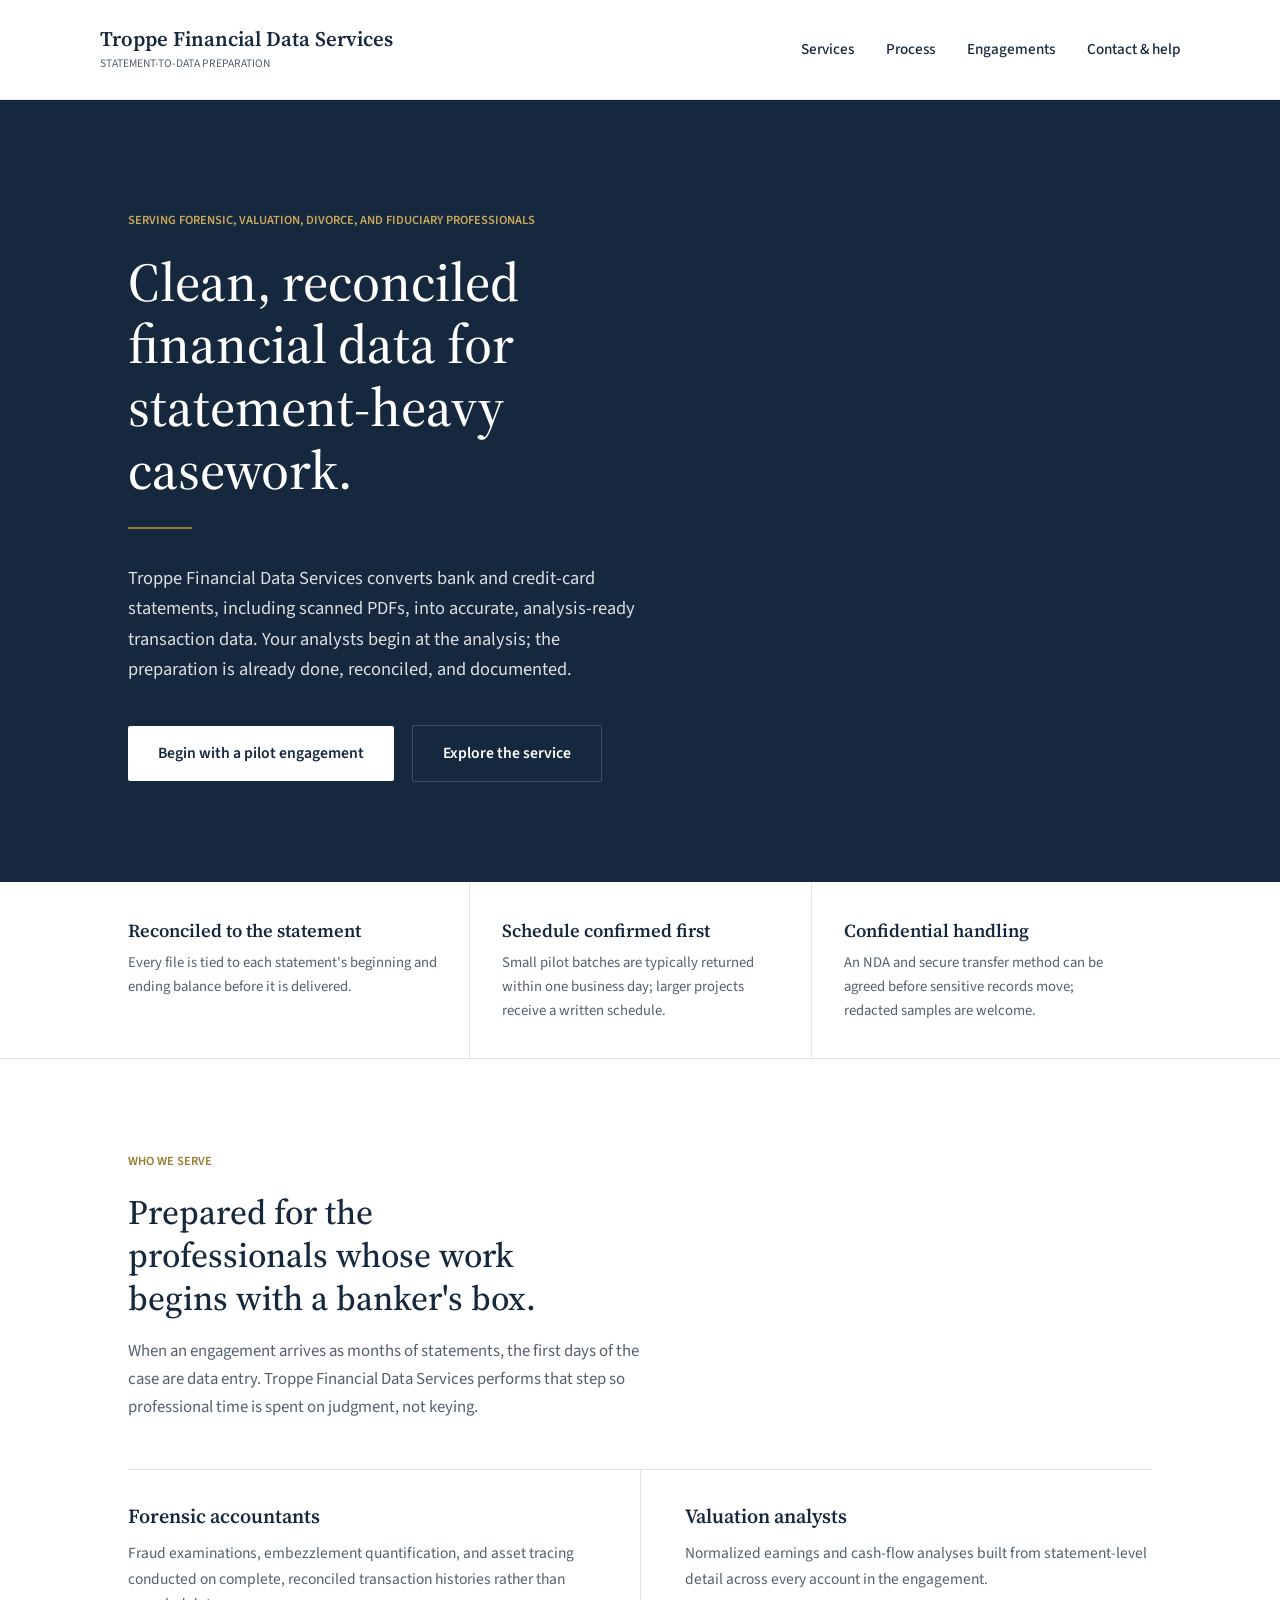
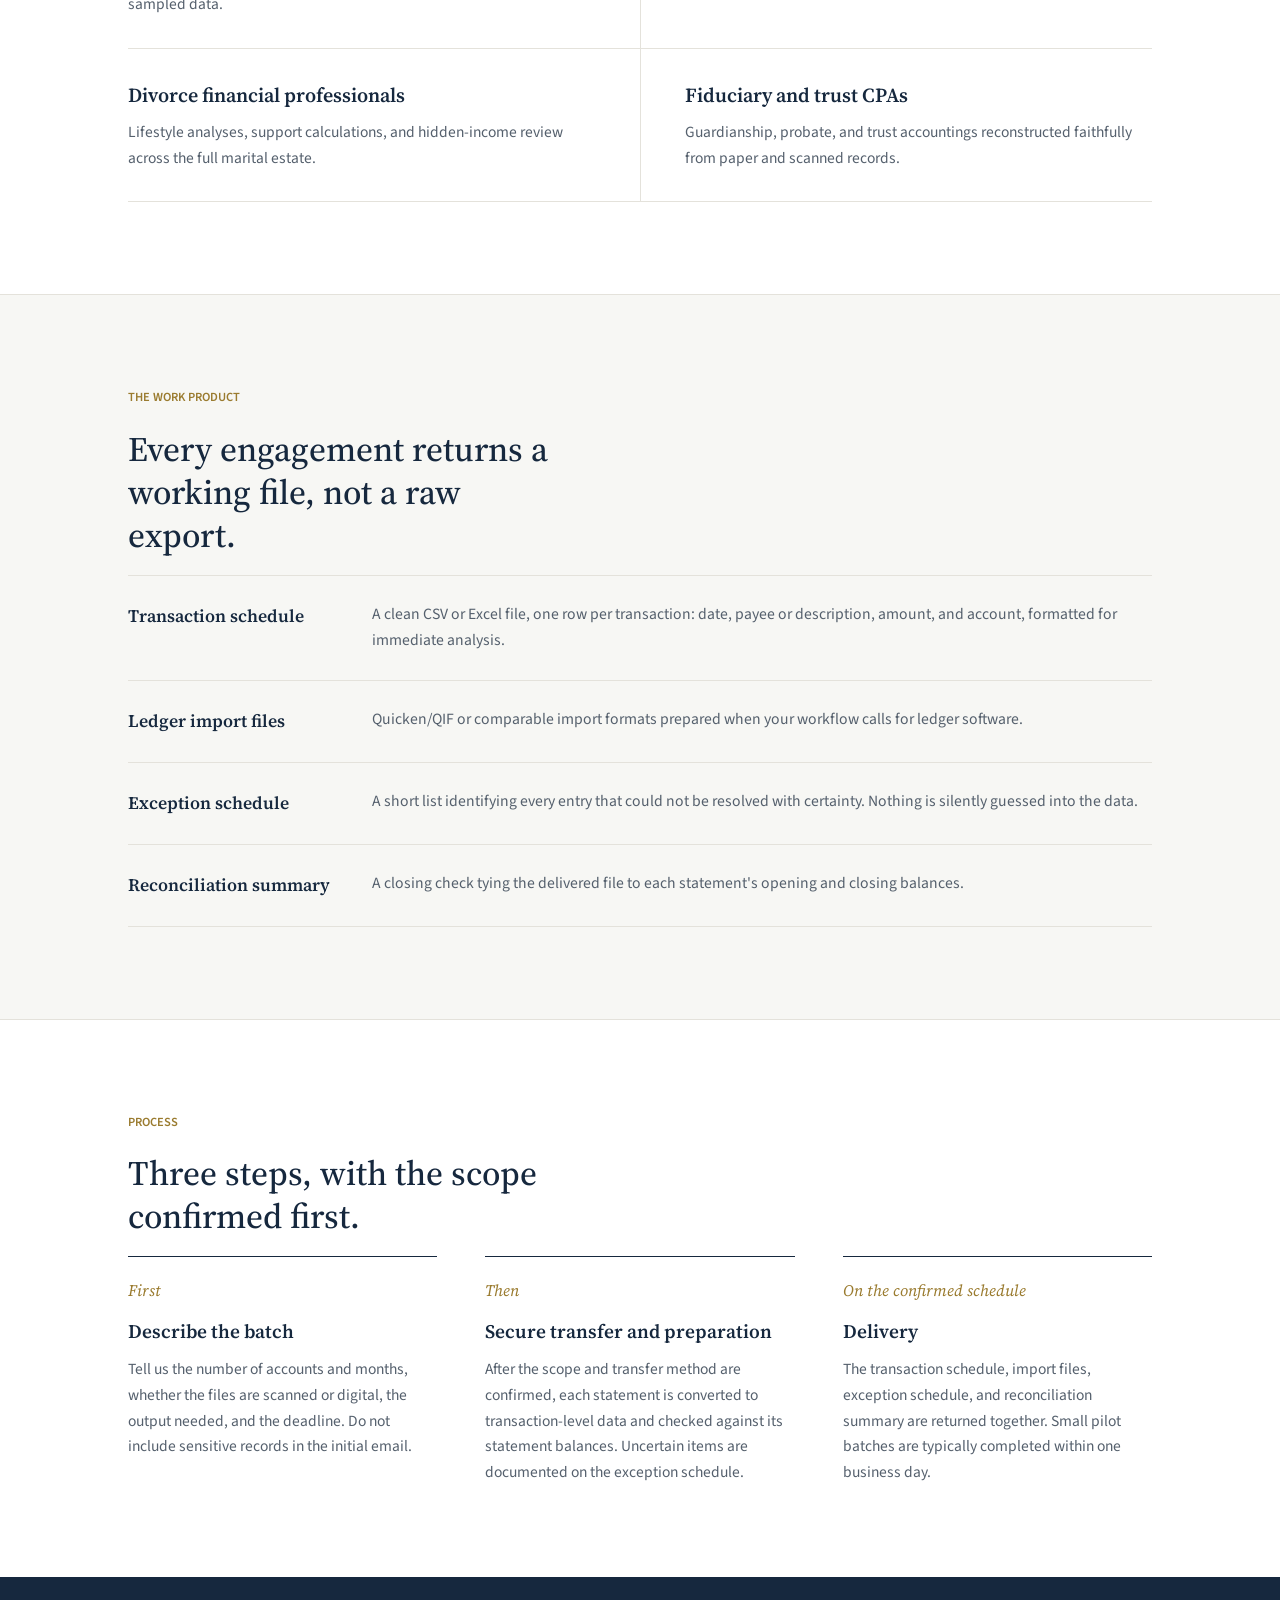
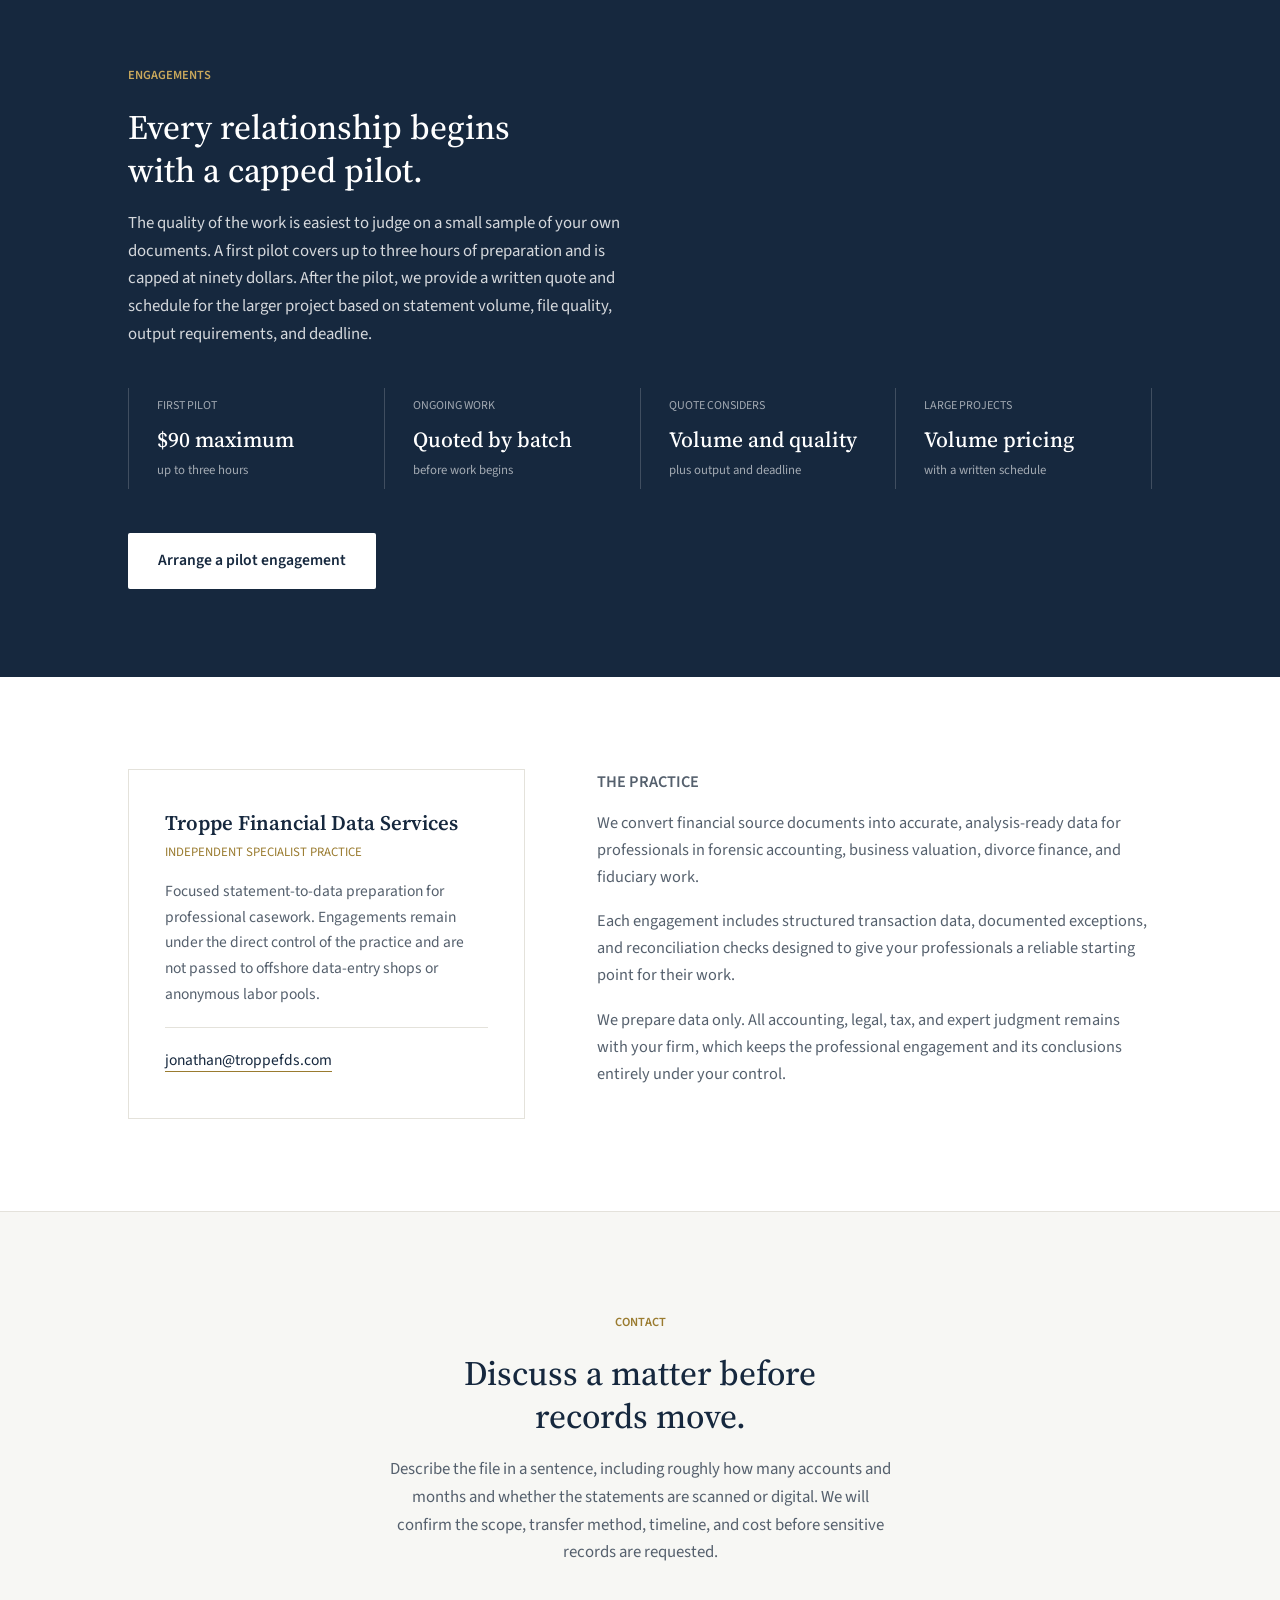
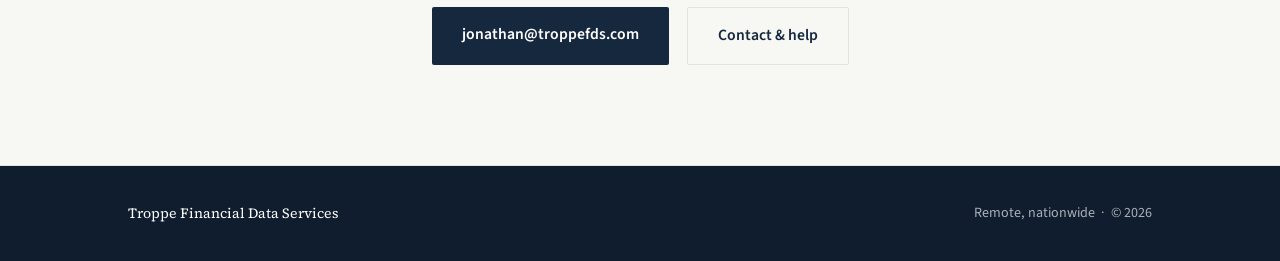
==== index.html @ dff6acd6 "Launch Troppe Financial Data Services website" ====
<!DOCTYPE html>
<html lang="en">
<head>
<meta charset="UTF-8">
<meta name="viewport" content="width=device-width, initial-scale=1.0">
<title>Troppe Financial Data Services — Financial data preparation for forensic, valuation, and fiduciary professionals</title>
<meta name="description" content="Troppe Financial Data Services converts bank and credit-card statements, including scanned PDFs, into clean, reconciled, analysis-ready data for forensic accountants, valuation analysts, divorce financial professionals, and fiduciary CPAs. Remote, nationwide service with written pricing and schedules.">
<link rel="icon" href="favicon.svg" type="image/svg+xml">
<link rel="preconnect" href="https://fonts.googleapis.com">
<link rel="preconnect" href="https://fonts.gstatic.com" crossorigin>
<link href="https://fonts.googleapis.com/css2?family=Source+Serif+4:opsz,wght@8..60,400;8..60,500;8..60,600&family=Source+Sans+3:wght@400;500;600&display=swap" rel="stylesheet">
<link rel="stylesheet" href="styles.css">
</head>
<body>

<header>
  <div class="wrap header-inner">
    <a class="wordmark" href="#">
      <span class="name">Troppe Financial Data Services</span>
      <span class="tag">Statement-to-data preparation</span>
    </a>
    <nav aria-label="Main">
      <a href="#services">Services</a>
      <a href="#process">Process</a>
      <a href="#pilot">Engagements</a>
      <a href="contact.html">Contact &amp; help</a>
    </nav>
  </div>
</header>

<main>
  <div class="hero">
    <div class="wrap">
      <p class="eyebrow">Serving forensic, valuation, divorce, and fiduciary professionals</p>
      <h1>Clean, reconciled financial data for statement-heavy casework.</h1>
      <div class="hero-rule" aria-hidden="true"></div>
      <p class="lede">Troppe Financial Data Services converts bank and credit-card statements, including scanned PDFs, into accurate, analysis-ready transaction data. Your analysts begin at the analysis; the preparation is already done, reconciled, and documented.</p>
      <div class="cta-row">
        <a class="btn btn-light" href="#pilot">Begin with a pilot engagement</a>
        <a class="btn btn-outline" href="#services">Explore the service</a>
      </div>
    </div>
  </div>

  <div class="assurance">
    <div class="wrap assurance-grid">
      <div class="assurance-cell">
        <h3>Reconciled to the statement</h3>
        <p>Every file is tied to each statement's beginning and ending balance before it is delivered.</p>
      </div>
      <div class="assurance-cell">
        <h3>Schedule confirmed first</h3>
        <p>Small pilot batches are typically returned within one business day; larger projects receive a written schedule.</p>
      </div>
      <div class="assurance-cell">
        <h3>Confidential handling</h3>
        <p>An NDA and secure transfer method can be agreed before sensitive records move; redacted samples are welcome.</p>
      </div>
    </div>
  </div>

  <section id="services">
    <div class="wrap">
      <p class="eyebrow">Who we serve</p>
      <h2>Prepared for the professionals whose work begins with a banker's box.</h2>
      <p class="section-intro">When an engagement arrives as months of statements, the first days of the case are data entry. Troppe Financial Data Services performs that step so professional time is spent on judgment, not keying.</p>
      <div class="clients-grid">
        <div class="client">
          <h3>Forensic accountants</h3>
          <p>Fraud examinations, embezzlement quantification, and asset tracing conducted on complete, reconciled transaction histories rather than sampled data.</p>
        </div>
        <div class="client">
          <h3>Valuation analysts</h3>
          <p>Normalized earnings and cash-flow analyses built from statement-level detail across every account in the engagement.</p>
        </div>
        <div class="client">
          <h3>Divorce financial professionals</h3>
          <p>Lifestyle analyses, support calculations, and hidden-income review across the full marital estate.</p>
        </div>
        <div class="client">
          <h3>Fiduciary and trust CPAs</h3>
          <p>Guardianship, probate, and trust accountings reconstructed faithfully from paper and scanned records.</p>
        </div>
      </div>
    </div>
  </section>

  <section class="soft" id="deliverables">
    <div class="wrap">
      <p class="eyebrow">The work product</p>
      <h2>Every engagement returns a working file, not a raw export.</h2>
      <ul class="deliver-list">
        <li>
          <h3>Transaction schedule</h3>
          <p>A clean CSV or Excel file, one row per transaction: date, payee or description, amount, and account, formatted for immediate analysis.</p>
        </li>
        <li>
          <h3>Ledger import files</h3>
          <p>Quicken/QIF or comparable import formats prepared when your workflow calls for ledger software.</p>
        </li>
        <li>
          <h3>Exception schedule</h3>
          <p>A short list identifying every entry that could not be resolved with certainty. Nothing is silently guessed into the data.</p>
        </li>
        <li>
          <h3>Reconciliation summary</h3>
          <p>A closing check tying the delivered file to each statement's opening and closing balances.</p>
        </li>
      </ul>
    </div>
  </section>

  <section id="process">
    <div class="wrap">
      <p class="eyebrow">Process</p>
      <h2>Three steps, with the scope confirmed first.</h2>
      <div class="steps">
        <div class="step">
          <span class="step-label">First</span>
          <h3>Describe the batch</h3>
          <p>Tell us the number of accounts and months, whether the files are scanned or digital, the output needed, and the deadline. Do not include sensitive records in the initial email.</p>
        </div>
        <div class="step">
          <span class="step-label">Then</span>
          <h3>Secure transfer and preparation</h3>
          <p>After the scope and transfer method are confirmed, each statement is converted to transaction-level data and checked against its statement balances. Uncertain items are documented on the exception schedule.</p>
        </div>
        <div class="step">
          <span class="step-label">On the confirmed schedule</span>
          <h3>Delivery</h3>
          <p>The transaction schedule, import files, exception schedule, and reconciliation summary are returned together. Small pilot batches are typically completed within one business day.</p>
        </div>
      </div>
    </div>
  </section>

  <div class="pilot-band" id="pilot">
    <div class="wrap">
      <p class="eyebrow">Engagements</p>
      <h2>Every relationship begins with a capped pilot.</h2>
      <p class="section-intro">The quality of the work is easiest to judge on a small sample of your own documents. A first pilot covers up to three hours of preparation and is capped at ninety dollars. After the pilot, we provide a written quote and schedule for the larger project based on statement volume, file quality, output requirements, and deadline.</p>
      <div class="terms">
        <div class="term"><span class="k">First pilot</span><span class="v">$90 maximum</span><span class="u">up to three hours</span></div>
        <div class="term"><span class="k">Ongoing work</span><span class="v">Quoted by batch</span><span class="u">before work begins</span></div>
        <div class="term"><span class="k">Quote considers</span><span class="v">Volume and quality</span><span class="u">plus output and deadline</span></div>
        <div class="term"><span class="k">Large projects</span><span class="v">Volume pricing</span><span class="u">with a written schedule</span></div>
      </div>
      <a class="btn btn-light" href="mailto:jonathan@troppefds.com?subject=Pilot%20engagement%20inquiry">Arrange a pilot engagement</a>
    </div>
  </div>

  <section id="practice">
    <div class="wrap principal-grid">
      <div class="principal-card">
        <div class="p-name">Troppe Financial Data Services</div>
        <div class="p-role">Independent specialist practice</div>
        <p style="color: var(--stone); font-size: 0.97rem;">Focused statement-to-data preparation for professional casework. Engagements remain under the direct control of the practice and are not passed to offshore data-entry shops or anonymous labor pools.</p>
        <div class="p-contact">
          <div><a href="mailto:jonathan@troppefds.com">jonathan@troppefds.com</a></div>
        </div>
      </div>
      <div class="principal-body">
        <p class="eyebrow" style="margin-bottom: 14px;">The practice</p>
        <p>We convert financial source documents into accurate, analysis-ready data for professionals in forensic accounting, business valuation, divorce finance, and fiduciary work.</p>
        <p>Each engagement includes structured transaction data, documented exceptions, and reconciliation checks designed to give your professionals a reliable starting point for their work.</p>
        <p>We prepare data only. All accounting, legal, tax, and expert judgment remains with your firm, which keeps the professional engagement and its conclusions entirely under your control.</p>
      </div>
    </div>
  </section>

  <section class="contact soft" id="contact">
    <div class="wrap">
      <p class="eyebrow">Contact</p>
      <h2>Discuss a matter before records move.</h2>
      <p class="section-intro">Describe the file in a sentence, including roughly how many accounts and months and whether the statements are scanned or digital. We will confirm the scope, transfer method, timeline, and cost before sensitive records are requested.</p>
      <div class="contact-actions">
        <a class="btn btn-navy" href="mailto:jonathan@troppefds.com">jonathan@troppefds.com</a>
        <a class="btn btn-line" href="contact.html">Contact &amp; help</a>
      </div>
    </div>
  </section>
</main>

<footer>
  <div class="wrap footer-inner">
    <span class="fm">Troppe Financial Data Services</span>
    <span>Remote, nationwide &nbsp;&#183;&nbsp; &#169; 2026</span>
  </div>
</footer>

</body>
</html>
---- styles.css ----
:root {
    --navy: #16283E;
    --navy-deep: #0F1D2E;
    --paper: #FFFFFF;
    --paper-soft: #F7F7F4;
    --stone: #55606D;
    --brass: #9A7B2F;
    --line: #E4E2DB;
    --line-navy: rgba(255,255,255,0.18);
    --serif: "Source Serif 4", Georgia, "Times New Roman", serif;
    --sans: "Source Sans 3", -apple-system, "Segoe UI", sans-serif;
  }
  * { margin: 0; padding: 0; box-sizing: border-box; }
  html { scroll-behavior: smooth; }
  @media (prefers-reduced-motion: reduce) {
    html { scroll-behavior: auto; }
    *, *::before, *::after { animation: none !important; transition: none !important; }
  }
  body {
    font-family: var(--sans);
    background: var(--paper);
    color: var(--navy);
    line-height: 1.65;
    font-size: 17px;
  }
  .wrap { max-width: 1080px; margin: 0 auto; padding: 0 28px; }
  a:focus-visible { outline: 3px solid var(--brass); outline-offset: 3px; }

  .eyebrow {
    font-size: 0.78rem; letter-spacing: 0; text-transform: uppercase;
    color: var(--brass); font-weight: 600; margin-bottom: 20px;
  }

  /* ---------- header ---------- */
  header { background: var(--paper); border-bottom: 1px solid var(--line); }
  .header-inner {
    display: flex; align-items: center; justify-content: space-between;
    padding: 26px 0; gap: 20px; flex-wrap: wrap;
  }
  .wordmark { text-decoration: none; color: var(--navy); line-height: 1.25; }
  .wordmark .name { font-family: var(--serif); font-size: 1.3rem; font-weight: 600; letter-spacing: 0; display: block; }
  .wordmark .tag { font-size: 0.72rem; letter-spacing: 0; text-transform: uppercase; color: var(--stone); }
  nav { display: flex; gap: 32px; font-size: 0.95rem; font-weight: 500; }
  nav a { text-decoration: none; color: var(--navy); }
  nav a:hover { color: var(--brass); }

  /* ---------- hero ---------- */
  .hero { background: var(--navy); color: #fff; padding: 110px 0 100px; }
  .hero .eyebrow { color: #C9A85C; }
  h1 {
    font-family: var(--serif); font-weight: 500;
    font-size: clamp(2.1rem, 4.6vw, 3.4rem);
    line-height: 1.15; letter-spacing: 0;
    max-width: 21ch; margin-bottom: 26px;
  }
  .hero .lede { font-size: 1.15rem; color: rgba(255,255,255,0.85); max-width: 58ch; margin-bottom: 40px; }
  .hero-rule { width: 64px; height: 2px; background: var(--brass); margin-bottom: 34px; }
  .cta-row { display: flex; gap: 18px; flex-wrap: wrap; align-items: center; }
  .btn {
    display: inline-block; text-decoration: none; font-weight: 600; font-size: 0.98rem;
    padding: 15px 30px; border-radius: 2px;
  }
  .btn-light { background: #fff; color: var(--navy); }
  .btn-light:hover { background: #EDEBE4; }
  .btn-outline { border: 1px solid var(--line-navy); color: #fff; }
  .btn-outline:hover { border-color: rgba(255,255,255,0.5); }

  /* assurance strip */
  .assurance { background: var(--paper); border-bottom: 1px solid var(--line); }
  .assurance-grid { display: grid; grid-template-columns: repeat(3, 1fr); }
  .assurance-cell { padding: 34px 32px; border-left: 1px solid var(--line); }
  .assurance-cell:first-child { border-left: none; padding-left: 0; }
  .assurance-cell h3 { font-family: var(--serif); font-size: 1.15rem; font-weight: 600; margin-bottom: 4px; }
  .assurance-cell p { font-size: 0.92rem; color: var(--stone); }

  /* ---------- sections ---------- */
  section { padding: 92px 0; }
  section.soft { background: var(--paper-soft); border-top: 1px solid var(--line); border-bottom: 1px solid var(--line); }
  h2 {
    font-family: var(--serif); font-weight: 500; font-size: clamp(1.6rem, 2.8vw, 2.15rem);
    line-height: 1.25; margin-bottom: 18px; max-width: 26ch;
  }
  .section-intro { color: var(--stone); max-width: 64ch; margin-bottom: 48px; font-size: 1.05rem; }

  .two-col { display: grid; grid-template-columns: 5fr 7fr; gap: 72px; align-items: start; }

  .clients-grid { display: grid; grid-template-columns: 1fr 1fr; gap: 0; border-top: 1px solid var(--line); }
  .client { padding: 30px 0 30px; border-bottom: 1px solid var(--line); }
  .clients-grid .client:nth-child(odd) { padding-right: 44px; }
  .clients-grid .client:nth-child(even) { padding-left: 44px; border-left: 1px solid var(--line); }
  .client h3 { font-family: var(--serif); font-size: 1.25rem; font-weight: 600; margin-bottom: 8px; }
  .client p { font-size: 0.97rem; color: var(--stone); }

  .deliver-list { list-style: none; border-top: 1px solid var(--line); }
  .deliver-list li { padding: 26px 0; border-bottom: 1px solid var(--line); display: grid; grid-template-columns: 220px 1fr; gap: 24px; }
  .deliver-list h3 { font-family: var(--serif); font-size: 1.1rem; font-weight: 600; }
  .deliver-list p { color: var(--stone); font-size: 0.98rem; }

  .steps { display: grid; grid-template-columns: repeat(3, 1fr); gap: 48px; }
  .step .step-label {
    font-family: var(--serif); color: var(--brass); font-size: 1rem; font-style: italic;
    display: block; margin-bottom: 12px;
  }
  .step { border-top: 1px solid var(--navy); padding-top: 20px; }
  .step h3 { font-family: var(--serif); font-size: 1.2rem; font-weight: 600; margin-bottom: 10px; }
  .step p { font-size: 0.97rem; color: var(--stone); }

  /* pilot band */
  .pilot-band { background: var(--navy); color: #fff; padding: 88px 0; }
  .pilot-band .eyebrow { color: #C9A85C; }
  .pilot-band h2 { color: #fff; }
  .pilot-band .section-intro { color: rgba(255,255,255,0.82); margin-bottom: 40px; }
  .terms { display: grid; grid-template-columns: repeat(4, 1fr); border-left: 1px solid var(--line-navy); }
  .term { padding: 8px 28px 8px; border-right: 1px solid var(--line-navy); }
  .term .k { font-size: 0.75rem; letter-spacing: 0; text-transform: uppercase; color: rgba(255,255,255,0.6); display: block; margin-bottom: 6px; }
  .term .v { font-family: var(--serif); font-size: 1.35rem; font-weight: 500; }
  .term .u { display: block; font-size: 0.8rem; color: rgba(255,255,255,0.6); margin-top: 2px; }
  .pilot-band .btn-light { margin-top: 44px; }

  /* principal */
  .principal-grid { display: grid; grid-template-columns: 5fr 7fr; gap: 72px; align-items: start; }
  .principal-card {
    border: 1px solid var(--line); background: var(--paper); padding: 36px;
  }
  .principal-card .p-name { font-family: var(--serif); font-size: 1.3rem; font-weight: 600; }
  .principal-card .p-role { font-size: 0.8rem; letter-spacing: 0; text-transform: uppercase; color: var(--brass); margin-bottom: 16px; margin-top: 2px; }
  .principal-card .p-contact { border-top: 1px solid var(--line); margin-top: 20px; padding-top: 20px; font-size: 0.97rem; }
  .principal-card .p-contact a { color: var(--navy); text-decoration: none; border-bottom: 1px solid var(--brass); }
  .principal-card .p-contact div { margin-bottom: 8px; }
  .principal-body p { color: var(--stone); margin-bottom: 18px; font-size: 1.02rem; }
  .principal-body p:last-child { margin-bottom: 0; }

  /* contact */
  .contact { text-align: center; padding: 100px 0; }
  .contact h2 { margin-left: auto; margin-right: auto; }
  .contact .section-intro { margin-left: auto; margin-right: auto; margin-bottom: 40px; }
  .contact-actions { display: flex; gap: 18px; justify-content: center; flex-wrap: wrap; }
  .btn-navy { background: var(--navy); color: #fff; }
  .btn-navy:hover { background: var(--navy-deep); }
  .btn-line { border: 1px solid var(--line); color: var(--navy); }
  .btn-line:hover { border-color: var(--stone); }

  footer { background: var(--navy-deep); color: rgba(255,255,255,0.65); font-size: 0.88rem; padding: 36px 0; }
  .footer-inner { display: flex; justify-content: space-between; gap: 14px; flex-wrap: wrap; }
  footer .fm { font-family: var(--serif); color: #fff; }

  @media (max-width: 900px) {
    .two-col, .principal-grid { grid-template-columns: 1fr; gap: 40px; }
    .assurance-grid { grid-template-columns: 1fr; }
    .assurance-cell { border-left: none; padding-left: 0; padding-right: 0; border-top: 1px solid var(--line); }
    .assurance-cell:first-child { border-top: none; }
    .steps { grid-template-columns: 1fr; gap: 32px; }
    .terms { grid-template-columns: 1fr 1fr; border-left: none; }
    .term { border-right: none; border-left: 1px solid var(--line-navy); margin-bottom: 24px; }
    .clients-grid { grid-template-columns: 1fr; }
    .clients-grid .client:nth-child(odd) { padding-right: 0; }
    .clients-grid .client:nth-child(even) { padding-left: 0; border-left: none; }
    .deliver-list li { grid-template-columns: 1fr; gap: 6px; }
    .hero { padding: 80px 0 72px; }
    section { padding: 68px 0; }
  }

  @media (max-width: 640px) {
    .wrap { padding-left: 20px; padding-right: 20px; }
    .header-inner { align-items: flex-start; padding: 20px 0; }
    .wordmark .name { font-size: 1.12rem; }
    nav {
      width: 100%;
      display: grid;
      grid-template-columns: repeat(2, minmax(0, 1fr));
      gap: 10px 18px;
      font-size: 0.9rem;
    }
    nav a { min-width: 0; }
    .hero { padding: 68px 0 64px; }
    .terms { grid-template-columns: 1fr; }
    .contact-panel { padding: 28px 22px; }
    .contact-panel .big-mail { font-size: 1rem; overflow-wrap: anywhere; }
  }

  /* ---------- contact & help page ---------- */
  .page-title { padding: 76px 0 60px; background: var(--paper-soft); border-bottom: 1px solid var(--line); }
  .contact-grid { display: grid; grid-template-columns: 5fr 7fr; gap: 72px; align-items: start; }
  .contact-panel { border: 1px solid var(--line); background: var(--paper); padding: 36px; }
  .contact-panel h3 { font-family: var(--serif); font-size: 1.2rem; font-weight: 600; margin-bottom: 14px; }
  .contact-panel .big-mail { font-family: var(--serif); font-size: 1.25rem; color: var(--navy); text-decoration: none; border-bottom: 1px solid var(--brass); }
  .contact-panel p { color: var(--stone); font-size: 0.95rem; margin-top: 16px; }
  .include-list { list-style: none; border-top: 1px solid var(--line); margin-top: 10px; }
  .include-list li { padding: 14px 0; border-bottom: 1px solid var(--line); display: grid; grid-template-columns: 26px 1fr; gap: 10px; color: var(--stone); font-size: 0.97rem; }
  .include-list li b { color: var(--navy); font-weight: 600; }
  .include-list .mark { color: var(--brass); font-family: var(--serif); }
  .faq details { border-bottom: 1px solid var(--line); }
  .faq details:first-of-type { border-top: 1px solid var(--line); }
  .faq summary {
    font-family: var(--serif); font-size: 1.12rem; font-weight: 600; cursor: pointer;
    padding: 22px 36px 22px 0; list-style: none; position: relative;
  }
  .faq summary::-webkit-details-marker { display: none; }
  .faq summary::after {
    content: "+"; position: absolute; right: 6px; top: 50%; transform: translateY(-50%);
    font-family: var(--serif); color: var(--brass); font-size: 1.4rem; font-weight: 400;
  }
  .faq details[open] summary::after { content: "\2212"; }
  .faq .a { color: var(--stone); font-size: 0.99rem; padding: 0 0 24px; max-width: 68ch; }
  .faq .a p { margin-bottom: 12px; }
  .faq .a p:last-child { margin-bottom: 0; }
  @media (max-width: 900px) {
    .contact-grid { grid-template-columns: 1fr; gap: 40px; }
  }
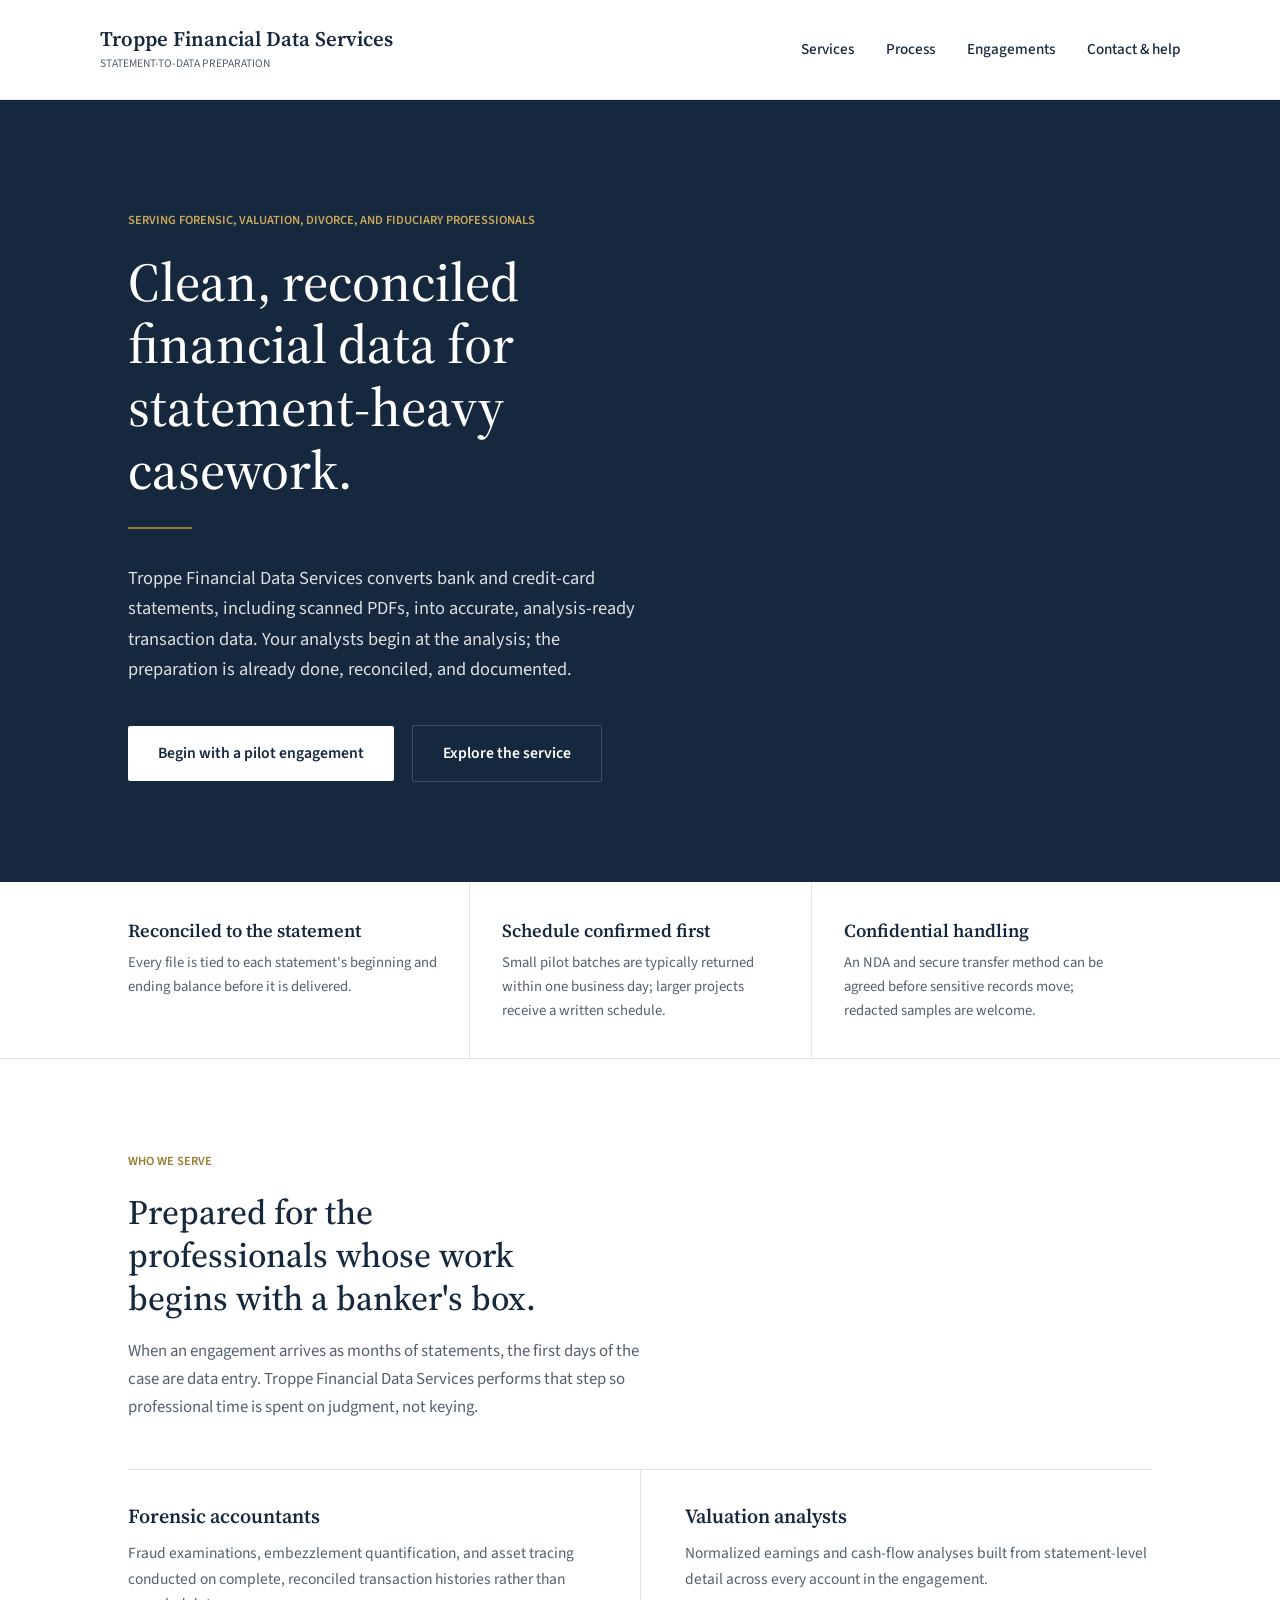
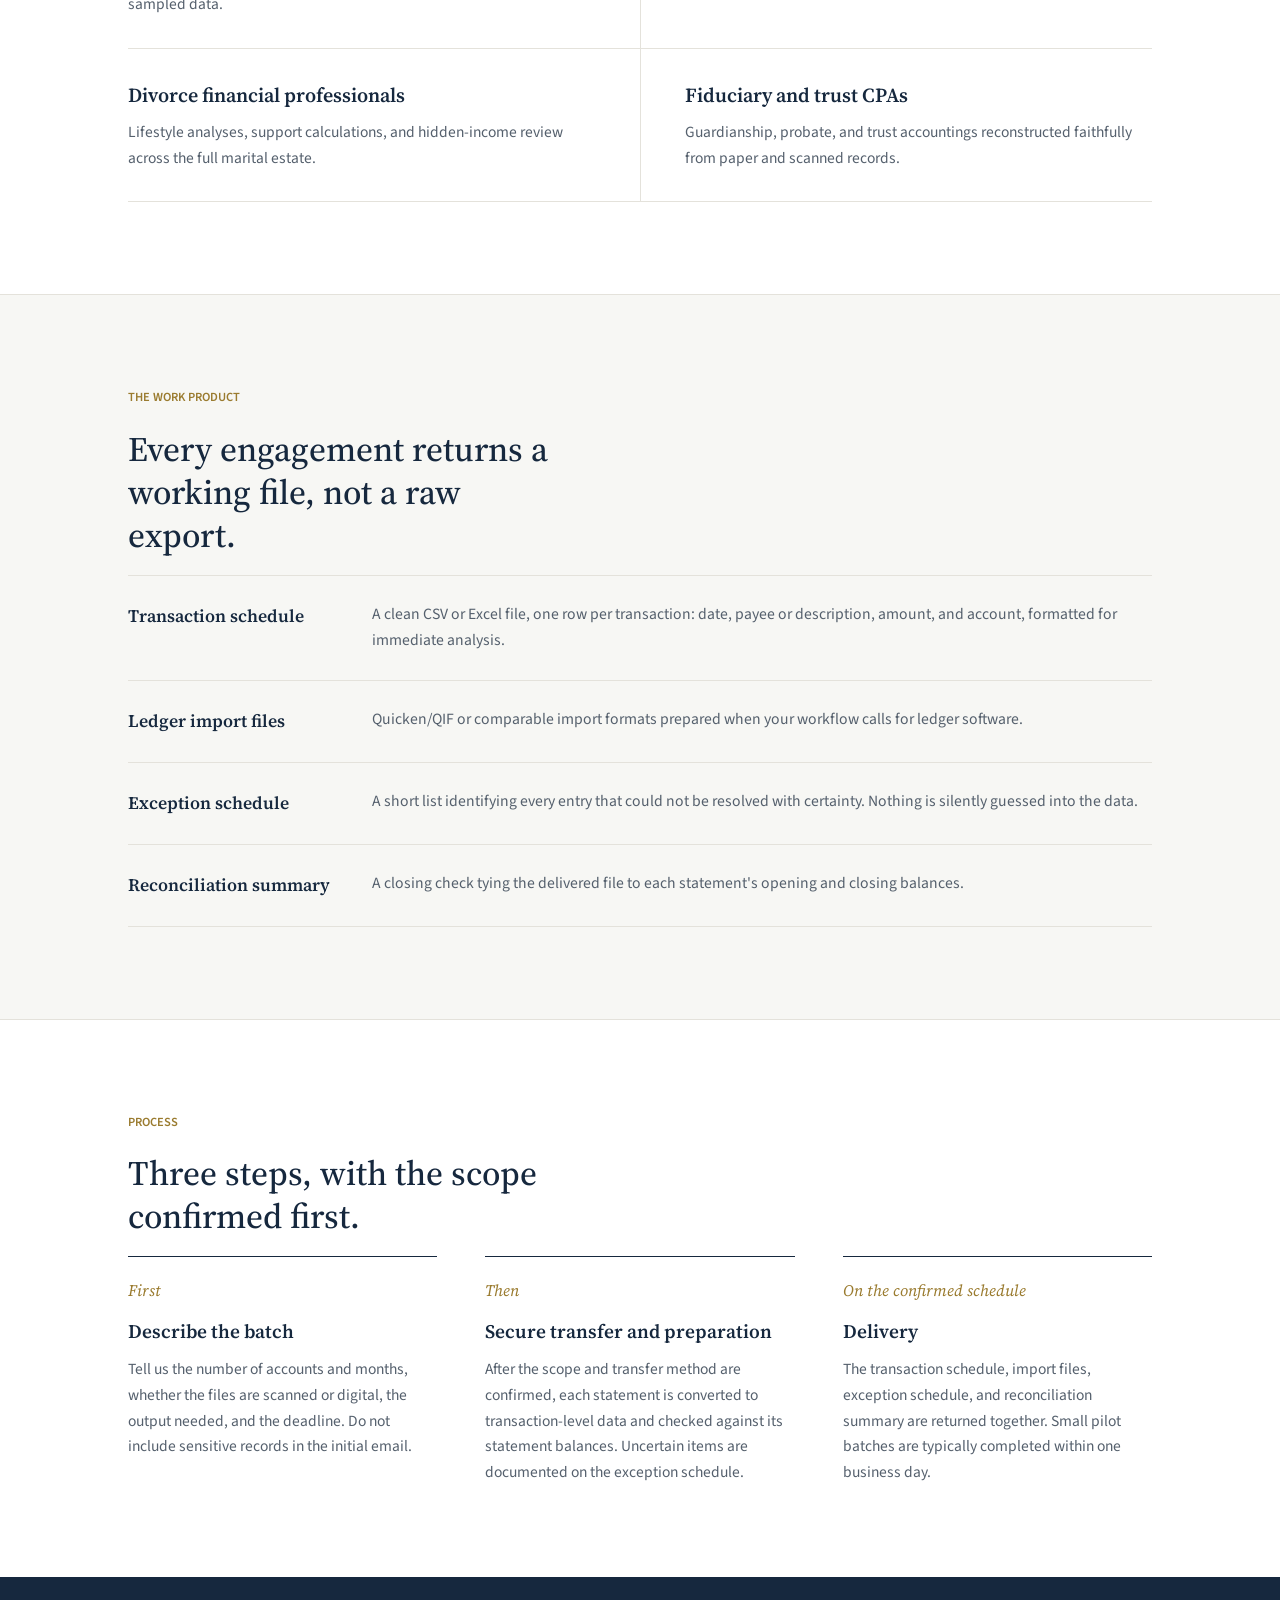
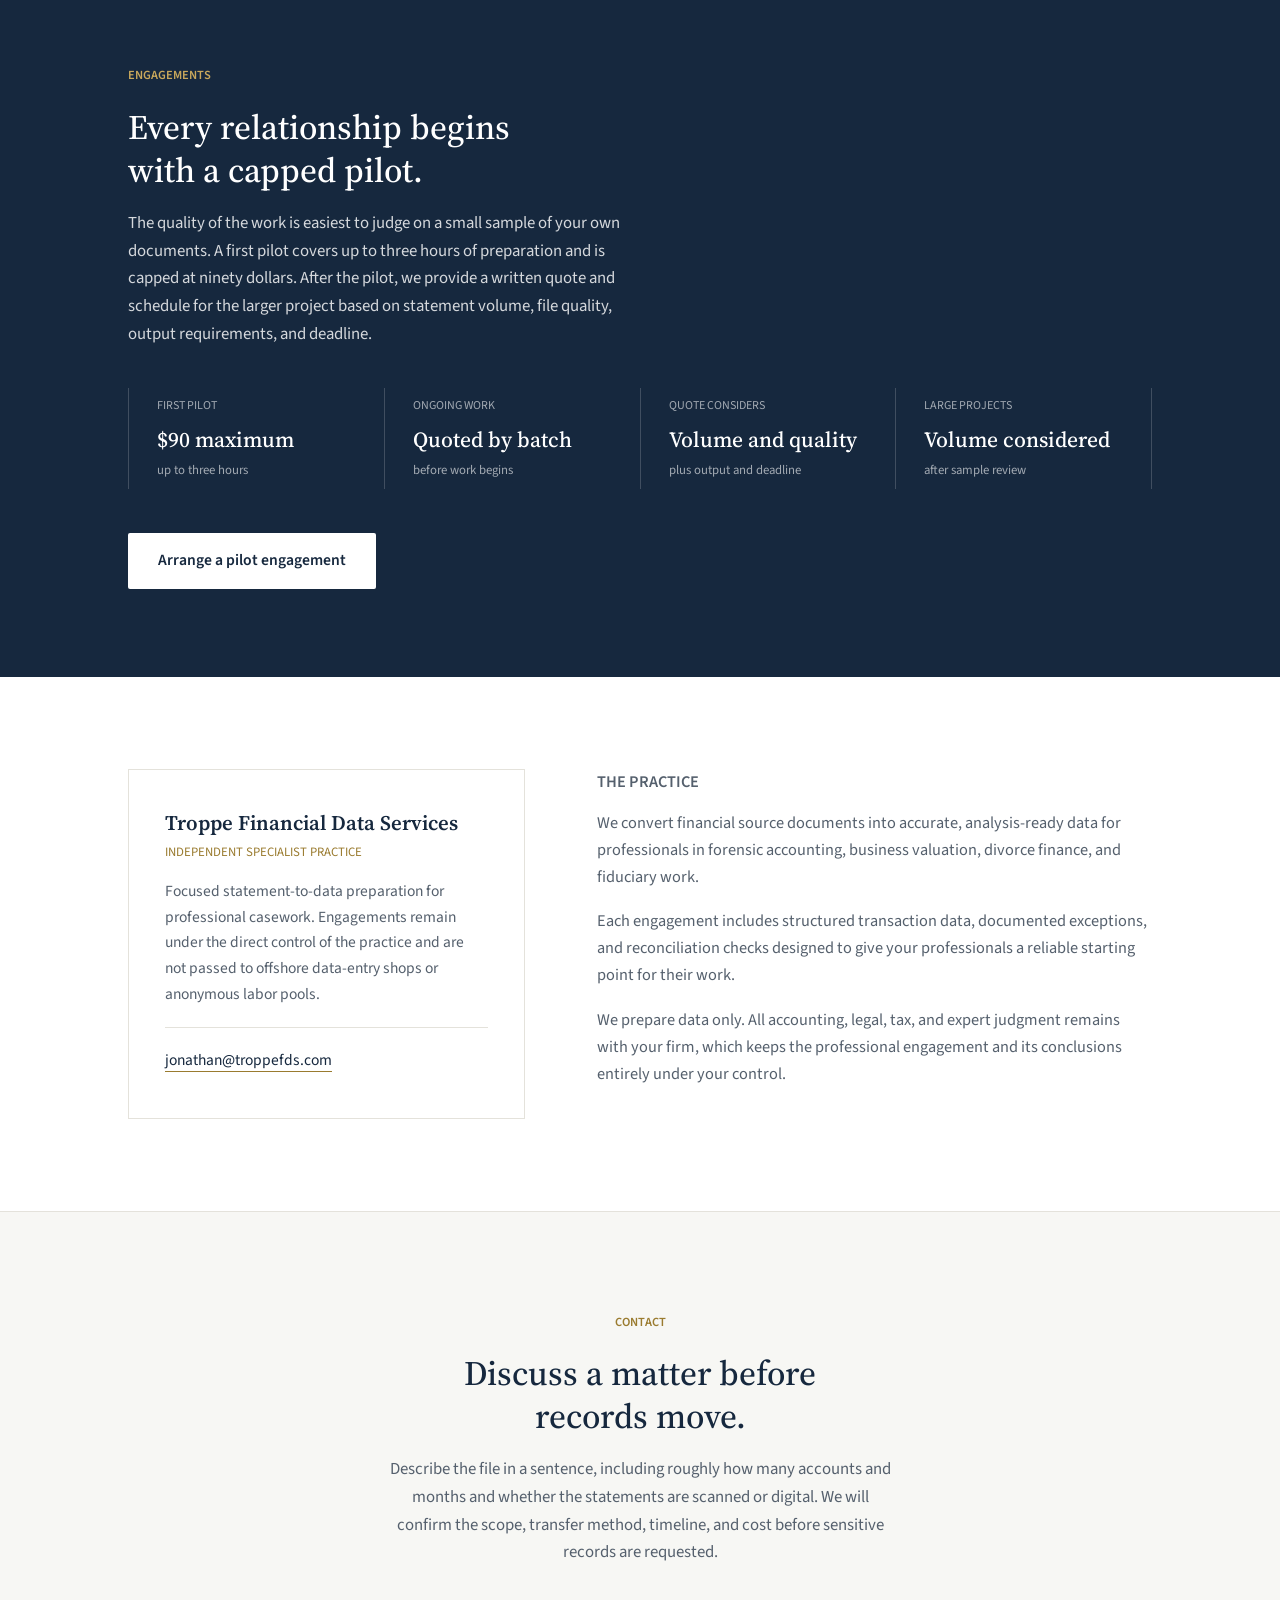
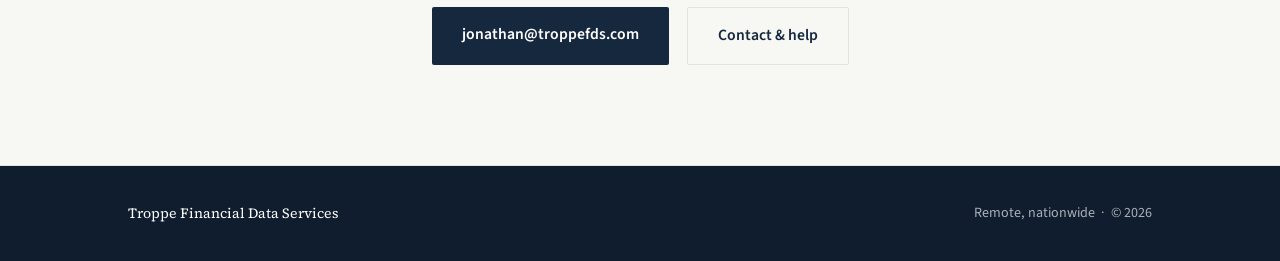
==== commit c4e9c251: "Clarify volume pricing terms" ====
--- a/index.html
+++ b/index.html
@@ -143,7 +143,7 @@
         <div class="term"><span class="k">First pilot</span><span class="v">$90 maximum</span><span class="u">up to three hours</span></div>
         <div class="term"><span class="k">Ongoing work</span><span class="v">Quoted by batch</span><span class="u">before work begins</span></div>
         <div class="term"><span class="k">Quote considers</span><span class="v">Volume and quality</span><span class="u">plus output and deadline</span></div>
-        <div class="term"><span class="k">Large projects</span><span class="v">Volume pricing</span><span class="u">with a written schedule</span></div>
+        <div class="term"><span class="k">Large projects</span><span class="v">Volume considered</span><span class="u">after sample review</span></div>
       </div>
       <a class="btn btn-light" href="mailto:jonathan@troppefds.com?subject=Pilot%20engagement%20inquiry">Arrange a pilot engagement</a>
     </div>
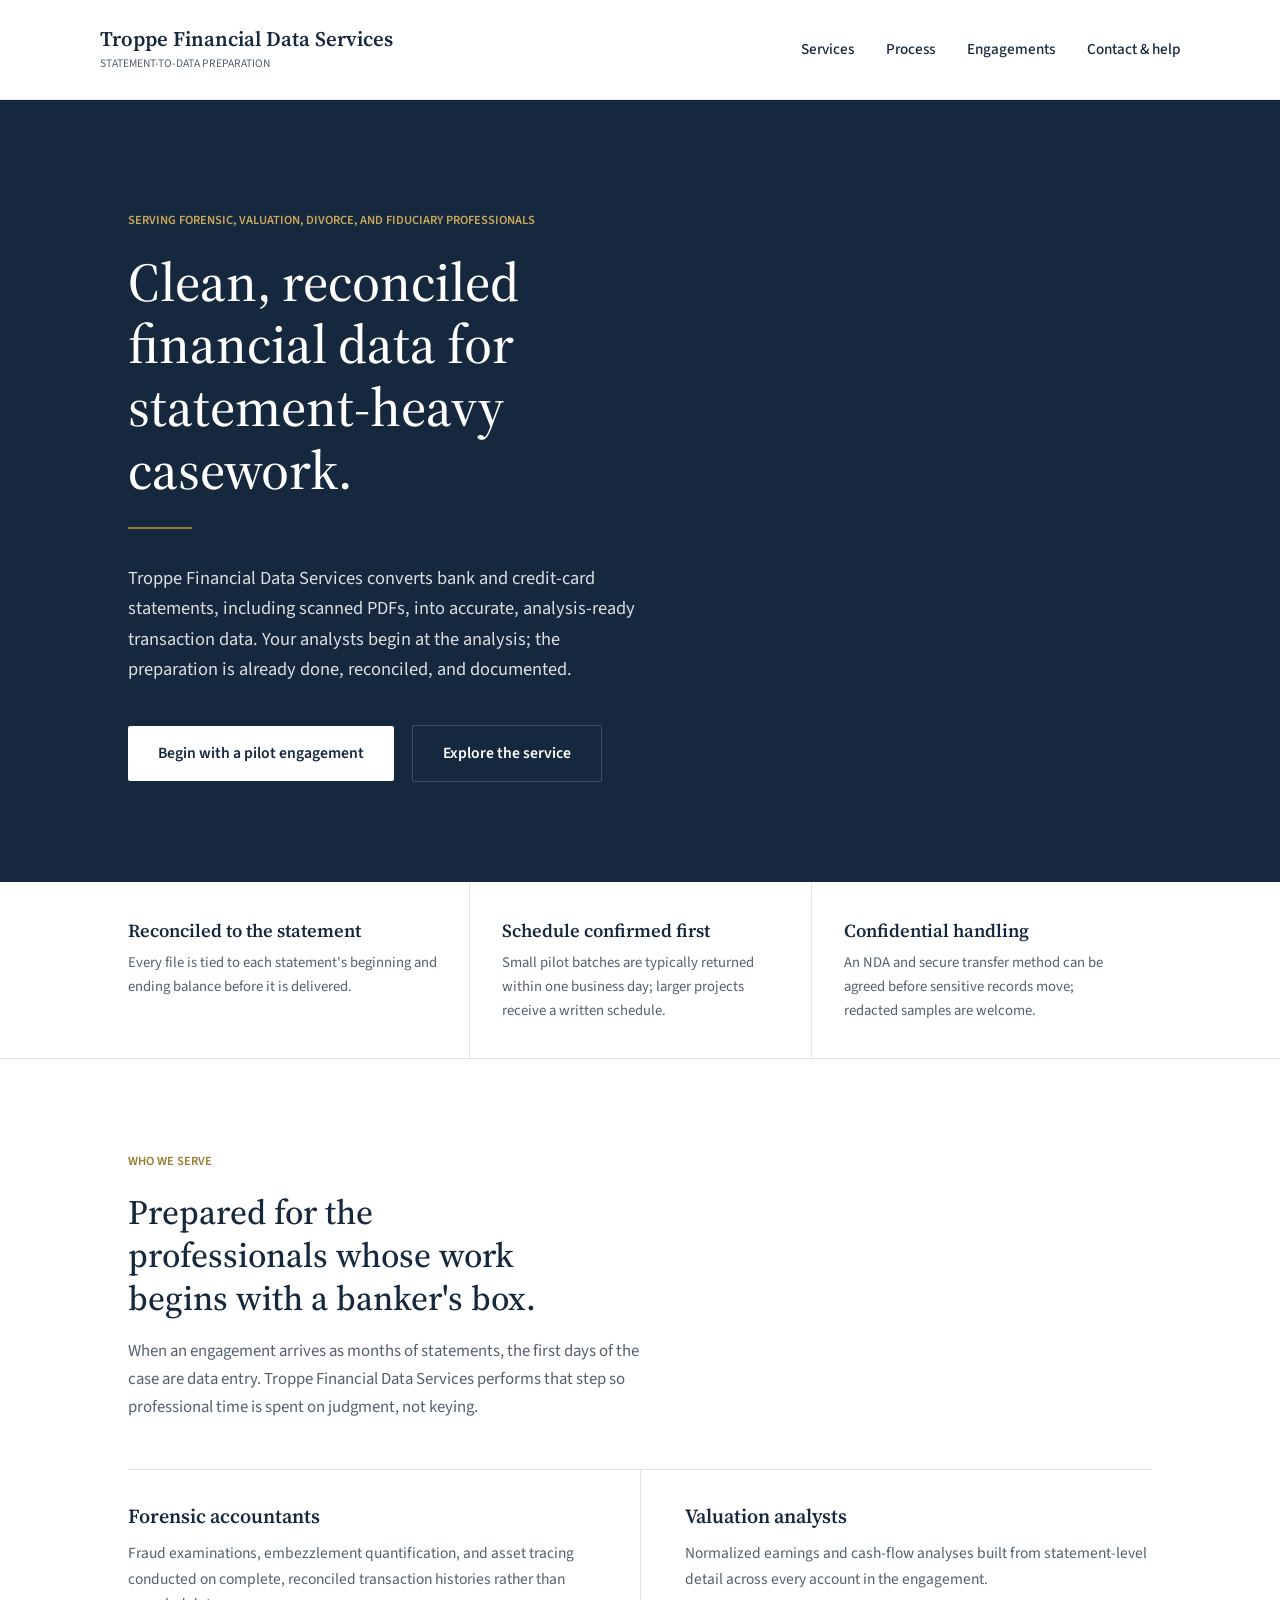
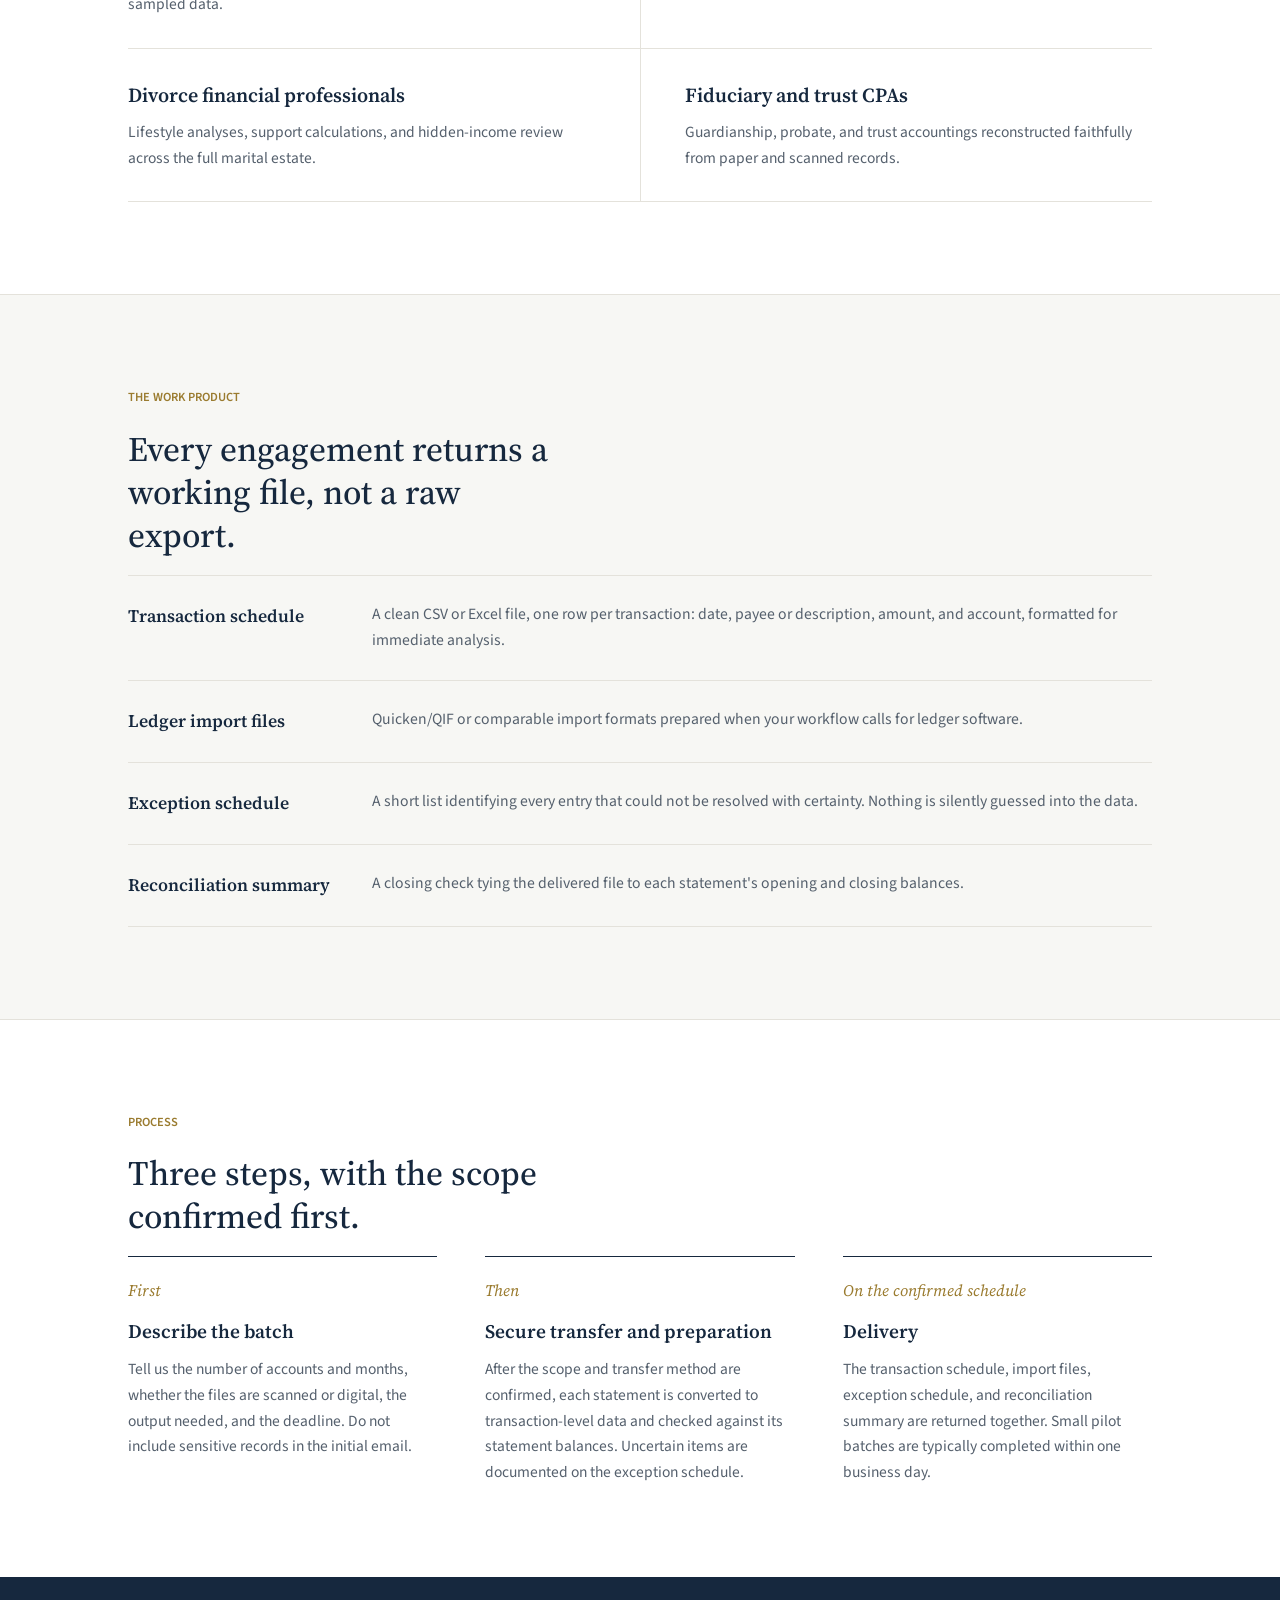
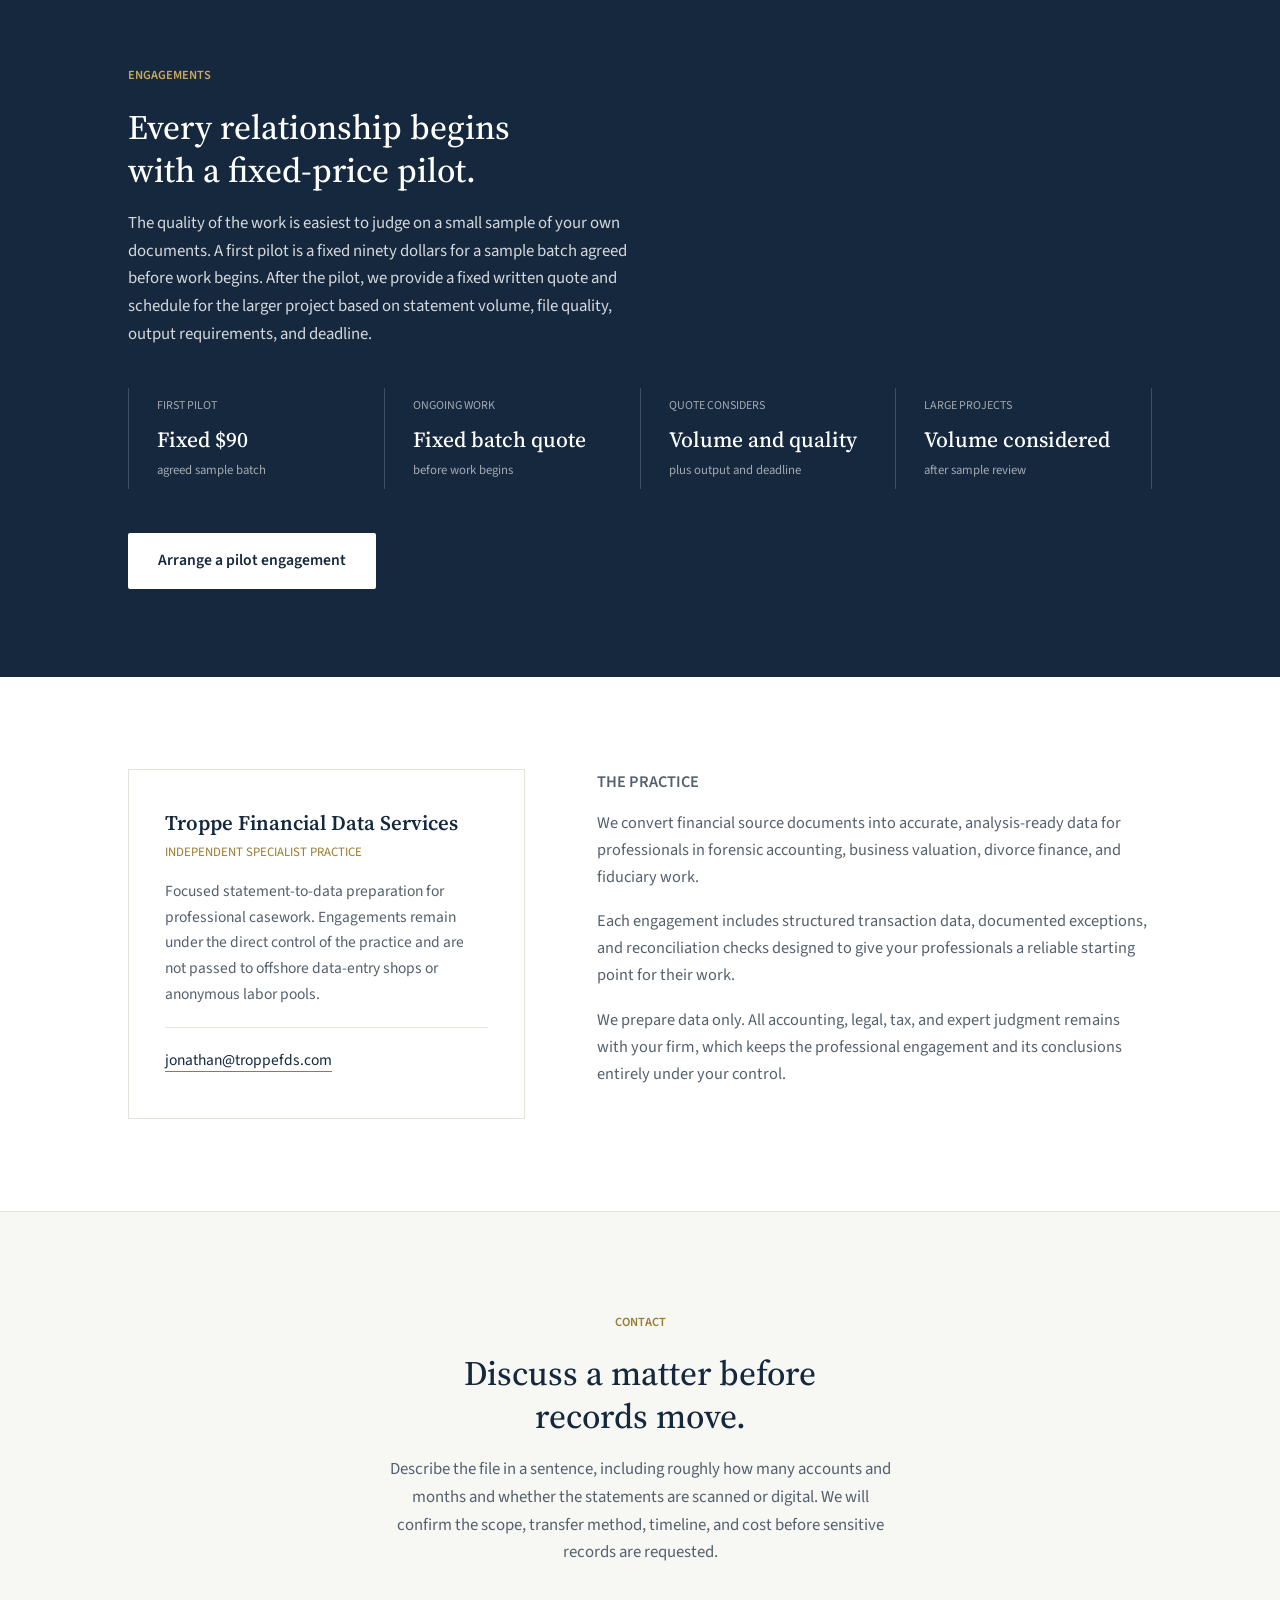
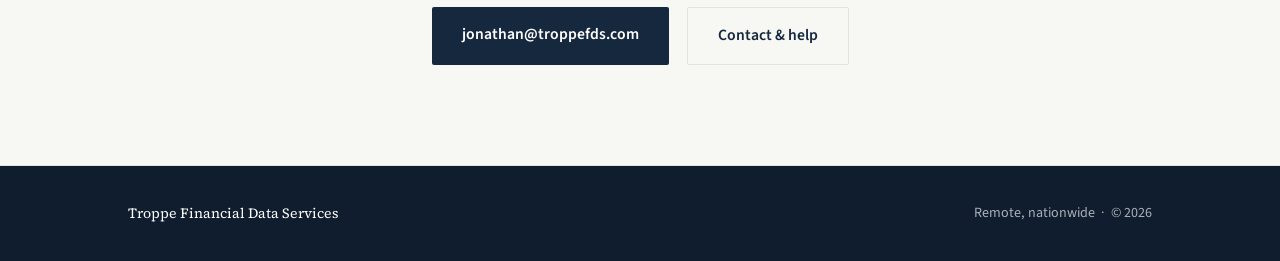
==== commit 957cc6f3: "Switch pilot to fixed-price scope" ====
--- a/index.html
+++ b/index.html
@@ -137,11 +137,11 @@
   <div class="pilot-band" id="pilot">
     <div class="wrap">
       <p class="eyebrow">Engagements</p>
-      <h2>Every relationship begins with a capped pilot.</h2>
-      <p class="section-intro">The quality of the work is easiest to judge on a small sample of your own documents. A first pilot covers up to three hours of preparation and is capped at ninety dollars. After the pilot, we provide a written quote and schedule for the larger project based on statement volume, file quality, output requirements, and deadline.</p>
+      <h2>Every relationship begins with a fixed-price pilot.</h2>
+      <p class="section-intro">The quality of the work is easiest to judge on a small sample of your own documents. A first pilot is a fixed ninety dollars for a sample batch agreed before work begins. After the pilot, we provide a fixed written quote and schedule for the larger project based on statement volume, file quality, output requirements, and deadline.</p>
       <div class="terms">
-        <div class="term"><span class="k">First pilot</span><span class="v">$90 maximum</span><span class="u">up to three hours</span></div>
-        <div class="term"><span class="k">Ongoing work</span><span class="v">Quoted by batch</span><span class="u">before work begins</span></div>
+        <div class="term"><span class="k">First pilot</span><span class="v">Fixed $90</span><span class="u">agreed sample batch</span></div>
+        <div class="term"><span class="k">Ongoing work</span><span class="v">Fixed batch quote</span><span class="u">before work begins</span></div>
         <div class="term"><span class="k">Quote considers</span><span class="v">Volume and quality</span><span class="u">plus output and deadline</span></div>
         <div class="term"><span class="k">Large projects</span><span class="v">Volume considered</span><span class="u">after sample review</span></div>
       </div>
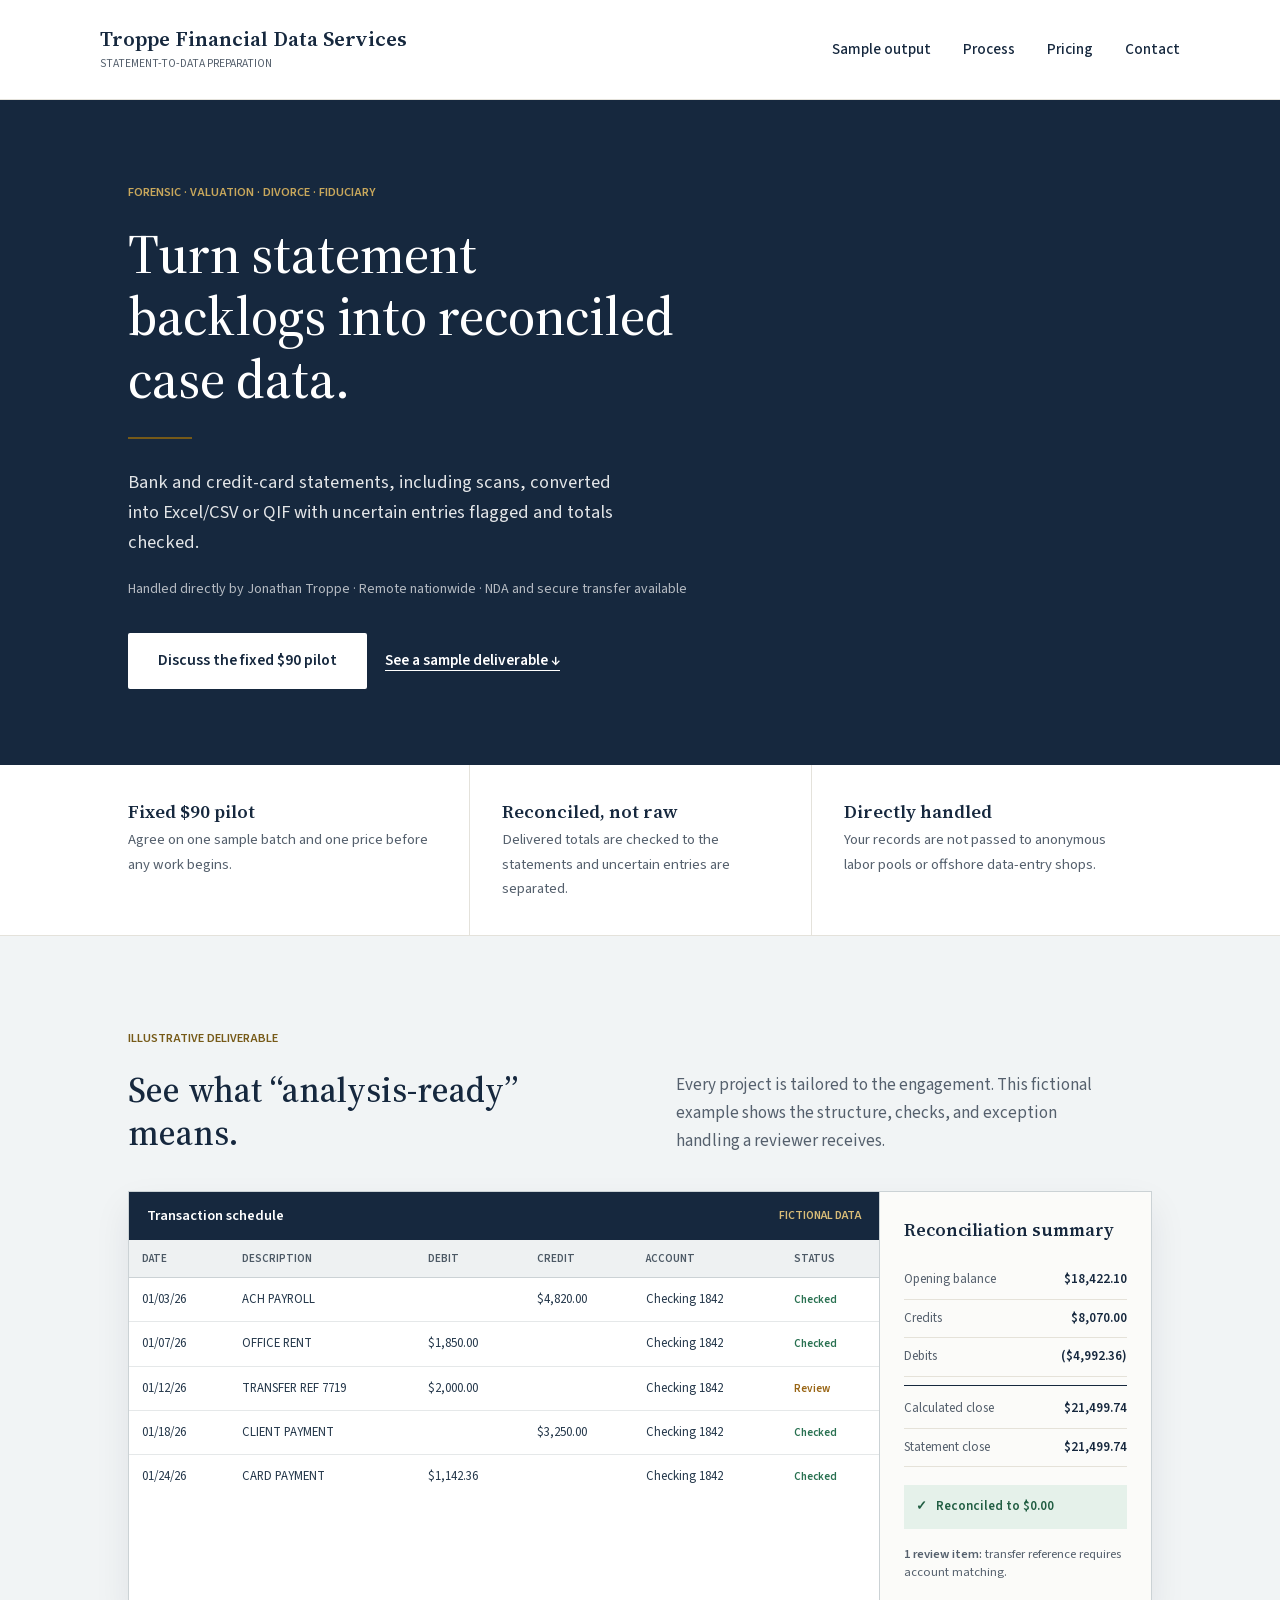
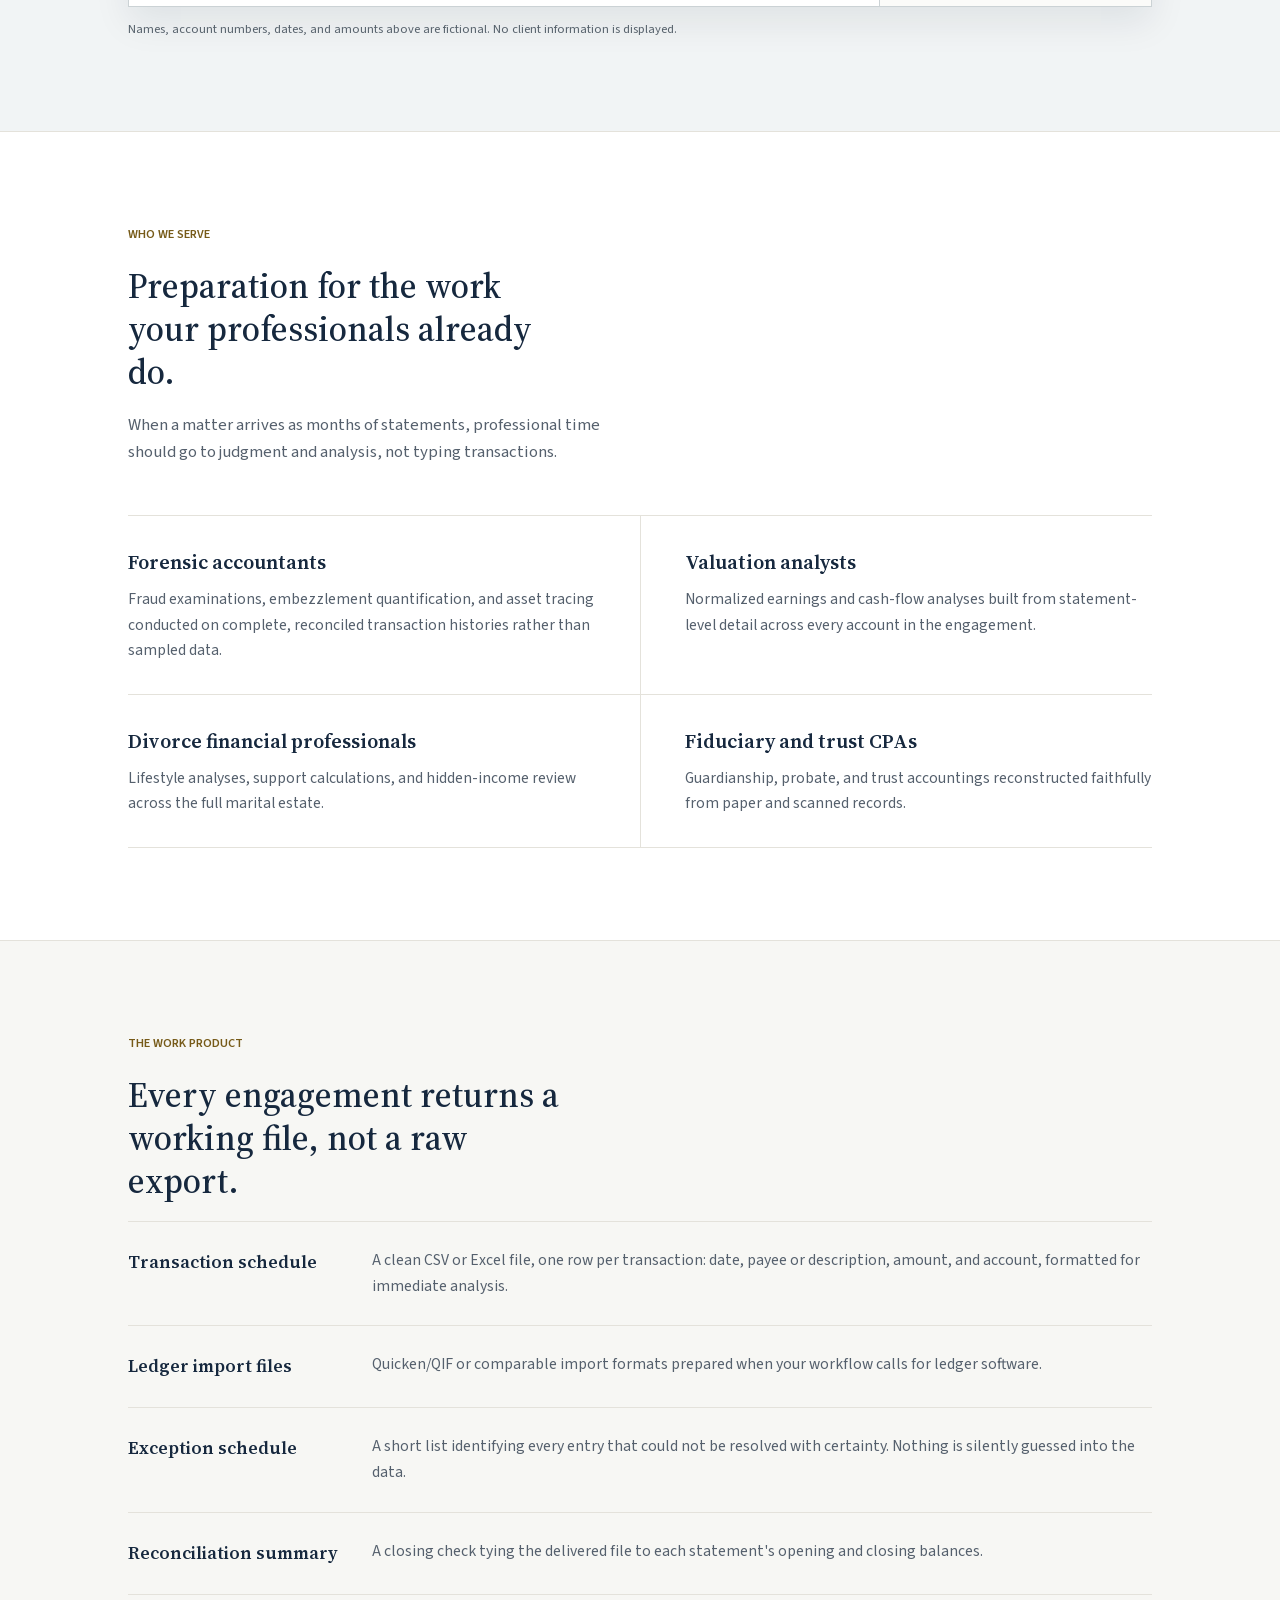
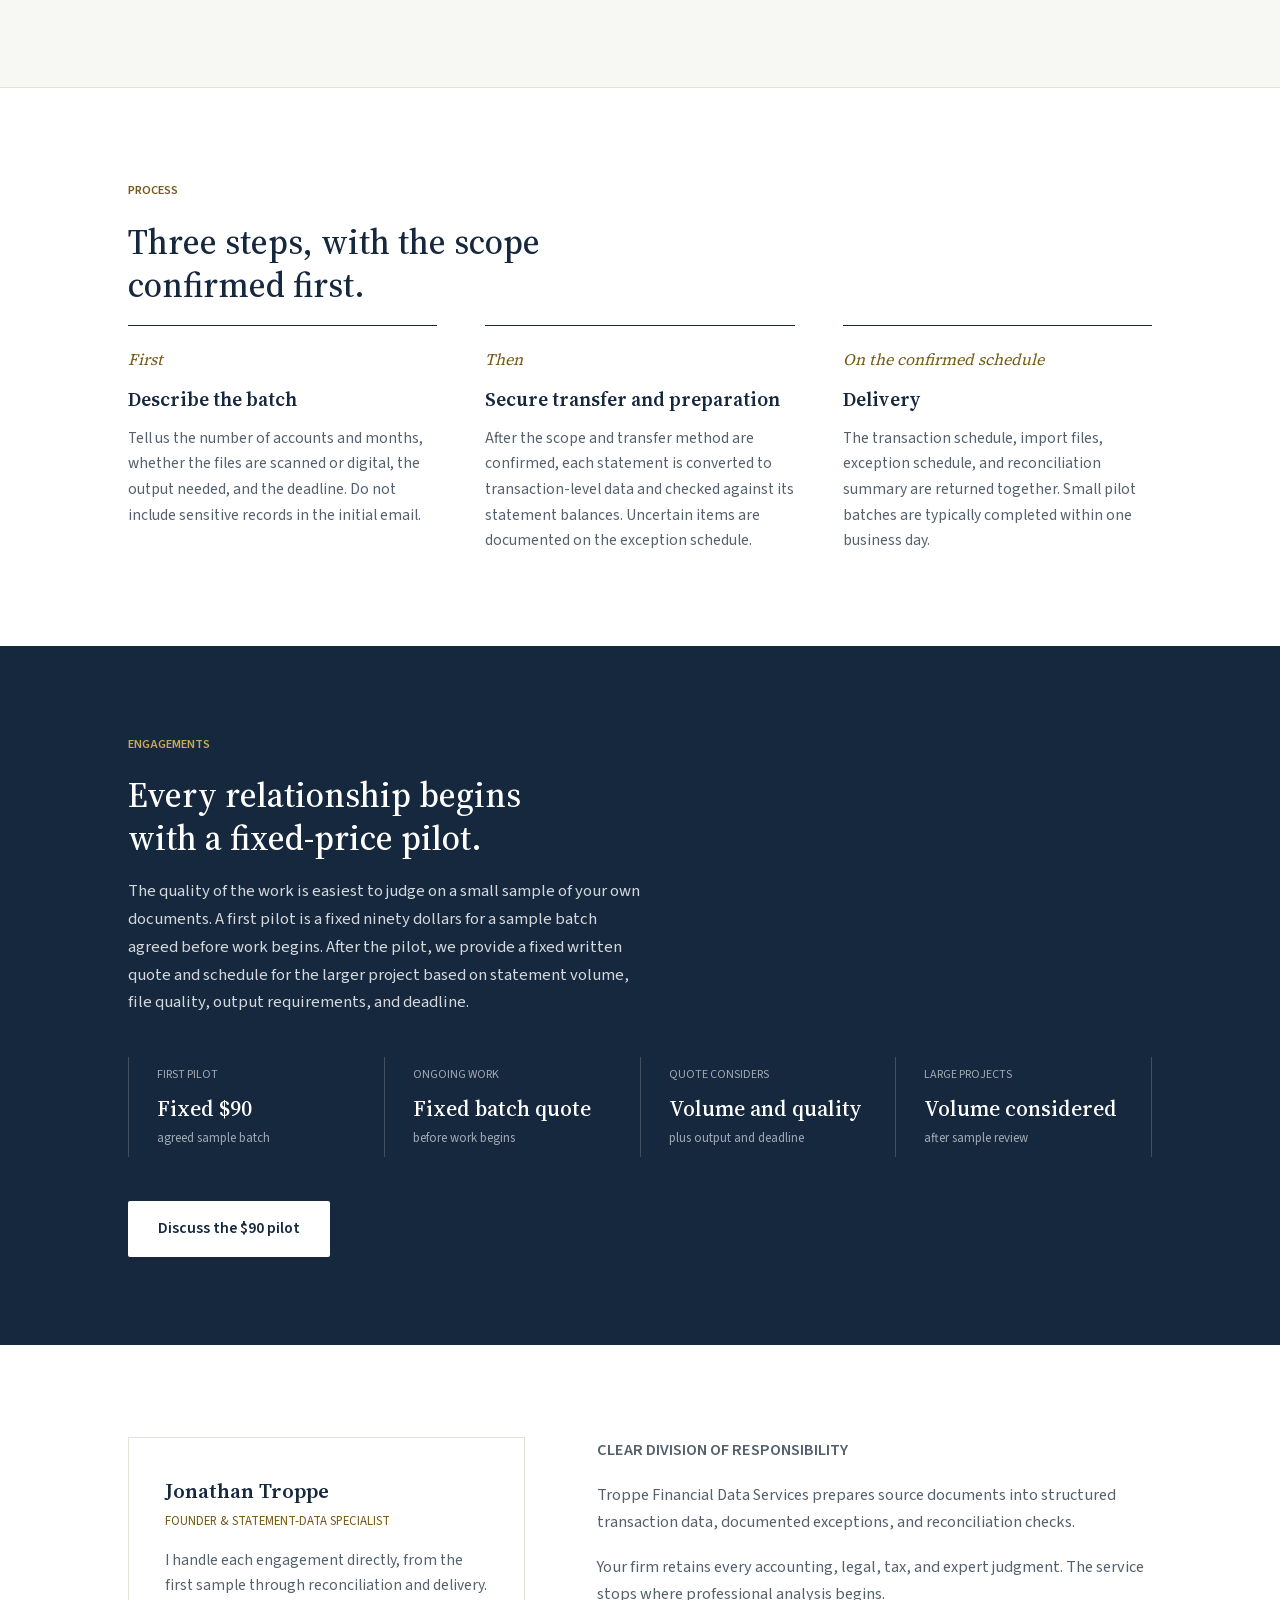
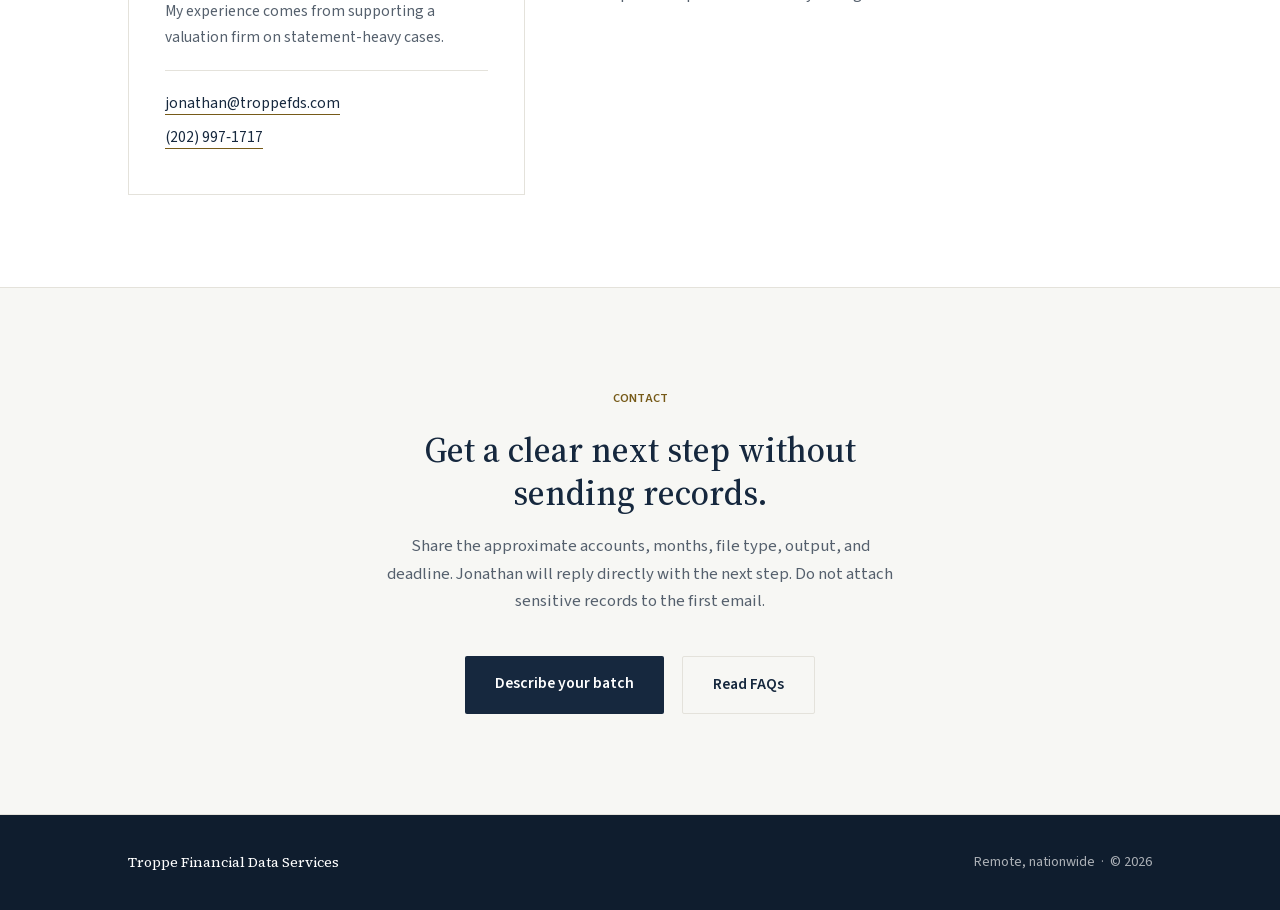
==== commit e0906c79: "Optimize site conversion and trust" ====
--- a/index.html
+++ b/index.html
@@ -3,13 +3,21 @@
 <head>
 <meta charset="UTF-8">
 <meta name="viewport" content="width=device-width, initial-scale=1.0">
-<title>Troppe Financial Data Services — Financial data preparation for forensic, valuation, and fiduciary professionals</title>
+<title>Troppe Financial Data Services | Reconciled Statement Data</title>
 <meta name="description" content="Troppe Financial Data Services converts bank and credit-card statements, including scanned PDFs, into clean, reconciled, analysis-ready data for forensic accountants, valuation analysts, divorce financial professionals, and fiduciary CPAs. Remote, nationwide service with written pricing and schedules.">
+<link rel="canonical" href="https://troppefds.com/">
+<meta property="og:title" content="Troppe Financial Data Services">
+<meta property="og:description" content="Reconciled statement data for forensic, valuation, divorce, and fiduciary casework. Fixed $90 pilot.">
+<meta property="og:url" content="https://troppefds.com/">
+<meta property="og:type" content="website">
+<meta property="og:image" content="https://troppefds.com/assets/troppefds-preview.png">
+<meta property="og:image:width" content="1200">
+<meta property="og:image:height" content="630">
+<meta name="twitter:card" content="summary_large_image">
 <link rel="icon" href="favicon.svg" type="image/svg+xml">
-<link rel="preconnect" href="https://fonts.googleapis.com">
-<link rel="preconnect" href="https://fonts.gstatic.com" crossorigin>
-<link href="https://fonts.googleapis.com/css2?family=Source+Serif+4:opsz,wght@8..60,400;8..60,500;8..60,600&family=Source+Sans+3:wght@400;500;600&display=swap" rel="stylesheet">
-<link rel="stylesheet" href="styles.css">
+<link rel="preload" href="assets/fonts/source-sans-3-latin.woff2" as="font" type="font/woff2" crossorigin>
+<link rel="preload" href="assets/fonts/source-serif-4-latin.woff2" as="font" type="font/woff2" crossorigin>
+<link rel="stylesheet" href="styles.min.css">
 </head>
 <body>
 
@@ -20,10 +28,10 @@
       <span class="tag">Statement-to-data preparation</span>
     </a>
     <nav aria-label="Main">
-      <a href="#services">Services</a>
+      <a href="#sample">Sample output</a>
       <a href="#process">Process</a>
-      <a href="#pilot">Engagements</a>
-      <a href="contact.html">Contact &amp; help</a>
+      <a href="#pilot">Pricing</a>
+      <a href="contact.html">Contact</a>
     </nav>
   </div>
 </header>
@@ -31,13 +39,14 @@
 <main>
   <div class="hero">
     <div class="wrap">
-      <p class="eyebrow">Serving forensic, valuation, divorce, and fiduciary professionals</p>
-      <h1>Clean, reconciled financial data for statement-heavy casework.</h1>
+      <p class="eyebrow">Forensic &middot; valuation &middot; divorce &middot; fiduciary</p>
+      <h1>Turn statement backlogs into reconciled case data.</h1>
       <div class="hero-rule" aria-hidden="true"></div>
-      <p class="lede">Troppe Financial Data Services converts bank and credit-card statements, including scanned PDFs, into accurate, analysis-ready transaction data. Your analysts begin at the analysis; the preparation is already done, reconciled, and documented.</p>
+      <p class="lede">Bank and credit-card statements, including scans, converted into Excel/CSV or QIF with uncertain entries flagged and totals checked.</p>
+      <p class="hero-proof">Handled directly by Jonathan Troppe &middot; Remote nationwide &middot; NDA and secure transfer available</p>
       <div class="cta-row">
-        <a class="btn btn-light" href="#pilot">Begin with a pilot engagement</a>
-        <a class="btn btn-outline" href="#services">Explore the service</a>
+        <a class="btn btn-light" href="mailto:jonathan@troppefds.com?subject=Website%20%7C%20%2490%20pilot%20inquiry&amp;body=Hi%20Jonathan%2C%0A%0AI%27d%20like%20to%20discuss%20a%20%2490%20pilot.%0A%0AAccounts%3A%0AMonths%3A%0AFiles%3A%20digital%20PDFs%20or%20scans%0AOutput%3A%20Excel%2FCSV%2C%20QIF%2C%20or%20both%0ADeadline%3A%0A">Discuss the fixed $90 pilot</a>
+        <a class="hero-link" href="#sample">See a sample deliverable <span aria-hidden="true">&darr;</span></a>
       </div>
     </div>
   </div>
@@ -45,25 +54,70 @@
   <div class="assurance">
     <div class="wrap assurance-grid">
       <div class="assurance-cell">
-        <h3>Reconciled to the statement</h3>
-        <p>Every file is tied to each statement's beginning and ending balance before it is delivered.</p>
+        <h2>Fixed $90 pilot</h2>
+        <p>Agree on one sample batch and one price before any work begins.</p>
       </div>
       <div class="assurance-cell">
-        <h3>Schedule confirmed first</h3>
-        <p>Small pilot batches are typically returned within one business day; larger projects receive a written schedule.</p>
+        <h2>Reconciled, not raw</h2>
+        <p>Delivered totals are checked to the statements and uncertain entries are separated.</p>
       </div>
       <div class="assurance-cell">
-        <h3>Confidential handling</h3>
-        <p>An NDA and secure transfer method can be agreed before sensitive records move; redacted samples are welcome.</p>
-      </div>
-    </div>
-  </div>
+        <h2>Directly handled</h2>
+        <p>Your records are not passed to anonymous labor pools or offshore data-entry shops.</p>
+      </div>
+    </div>
+  </div>
+
+  <section class="sample-section" id="sample">
+    <div class="wrap">
+      <div class="sample-heading">
+        <div>
+          <p class="eyebrow">Illustrative deliverable</p>
+          <h2>See what “analysis-ready” means.</h2>
+        </div>
+        <p>Every project is tailored to the engagement. This fictional example shows the structure, checks, and exception handling a reviewer receives.</p>
+      </div>
+      <div class="sample-shell" role="group" aria-label="Fictional sample transaction schedule and reconciliation summary">
+        <div class="sample-data">
+          <div class="sample-toolbar">
+            <span>Transaction schedule</span>
+            <span>Fictional data</span>
+          </div>
+          <div class="table-scroll">
+            <table>
+              <thead><tr><th>Date</th><th>Description</th><th>Debit</th><th>Credit</th><th>Account</th><th>Status</th></tr></thead>
+              <tbody>
+                <tr><td>01/03/26</td><td>ACH PAYROLL</td><td></td><td>$4,820.00</td><td>Checking 1842</td><td><span class="status-ok">Checked</span></td></tr>
+                <tr><td>01/07/26</td><td>OFFICE RENT</td><td>$1,850.00</td><td></td><td>Checking 1842</td><td><span class="status-ok">Checked</span></td></tr>
+                <tr><td>01/12/26</td><td>TRANSFER REF 7719</td><td>$2,000.00</td><td></td><td>Checking 1842</td><td><span class="status-flag">Review</span></td></tr>
+                <tr><td>01/18/26</td><td>CLIENT PAYMENT</td><td></td><td>$3,250.00</td><td>Checking 1842</td><td><span class="status-ok">Checked</span></td></tr>
+                <tr><td>01/24/26</td><td>CARD PAYMENT</td><td>$1,142.36</td><td></td><td>Checking 1842</td><td><span class="status-ok">Checked</span></td></tr>
+              </tbody>
+            </table>
+          </div>
+        </div>
+        <aside class="recon-panel">
+          <p class="recon-label">Reconciliation summary</p>
+          <dl>
+            <div><dt>Opening balance</dt><dd>$18,422.10</dd></div>
+            <div><dt>Credits</dt><dd>$8,070.00</dd></div>
+            <div><dt>Debits</dt><dd>($4,992.36)</dd></div>
+            <div class="recon-total"><dt>Calculated close</dt><dd>$21,499.74</dd></div>
+            <div><dt>Statement close</dt><dd>$21,499.74</dd></div>
+          </dl>
+          <div class="recon-result"><span aria-hidden="true">&#10003;</span> Reconciled to $0.00</div>
+          <p class="exception-note"><strong>1 review item:</strong> transfer reference requires account matching.</p>
+        </aside>
+      </div>
+      <p class="sample-caption">Names, account numbers, dates, and amounts above are fictional. No client information is displayed.</p>
+    </div>
+  </section>
 
   <section id="services">
     <div class="wrap">
       <p class="eyebrow">Who we serve</p>
-      <h2>Prepared for the professionals whose work begins with a banker's box.</h2>
-      <p class="section-intro">When an engagement arrives as months of statements, the first days of the case are data entry. Troppe Financial Data Services performs that step so professional time is spent on judgment, not keying.</p>
+      <h2>Preparation for the work your professionals already do.</h2>
+      <p class="section-intro">When a matter arrives as months of statements, professional time should go to judgment and analysis, not typing transactions.</p>
       <div class="clients-grid">
         <div class="client">
           <h3>Forensic accountants</h3>
@@ -145,25 +199,25 @@
         <div class="term"><span class="k">Quote considers</span><span class="v">Volume and quality</span><span class="u">plus output and deadline</span></div>
         <div class="term"><span class="k">Large projects</span><span class="v">Volume considered</span><span class="u">after sample review</span></div>
       </div>
-      <a class="btn btn-light" href="mailto:jonathan@troppefds.com?subject=Pilot%20engagement%20inquiry">Arrange a pilot engagement</a>
+      <a class="btn btn-light" href="mailto:jonathan@troppefds.com?subject=Website%20%7C%20%2490%20pilot%20inquiry&amp;body=Hi%20Jonathan%2C%0A%0AI%27d%20like%20to%20discuss%20a%20%2490%20pilot.%0A%0AAccounts%3A%0AMonths%3A%0AFiles%3A%20digital%20PDFs%20or%20scans%0AOutput%3A%20Excel%2FCSV%2C%20QIF%2C%20or%20both%0ADeadline%3A%0A">Discuss the $90 pilot</a>
     </div>
   </div>
 
   <section id="practice">
     <div class="wrap principal-grid">
       <div class="principal-card">
-        <div class="p-name">Troppe Financial Data Services</div>
-        <div class="p-role">Independent specialist practice</div>
-        <p style="color: var(--stone); font-size: 0.97rem;">Focused statement-to-data preparation for professional casework. Engagements remain under the direct control of the practice and are not passed to offshore data-entry shops or anonymous labor pools.</p>
+        <div class="p-name">Jonathan Troppe</div>
+        <div class="p-role">Founder &amp; statement-data specialist</div>
+        <p class="principal-summary">I handle each engagement directly, from the first sample through reconciliation and delivery. My experience comes from supporting a valuation firm on statement-heavy cases.</p>
         <div class="p-contact">
           <div><a href="mailto:jonathan@troppefds.com">jonathan@troppefds.com</a></div>
+          <div><a href="tel:+12029971717">(202)&nbsp;997&#8209;1717</a></div>
         </div>
       </div>
       <div class="principal-body">
-        <p class="eyebrow" style="margin-bottom: 14px;">The practice</p>
-        <p>We convert financial source documents into accurate, analysis-ready data for professionals in forensic accounting, business valuation, divorce finance, and fiduciary work.</p>
-        <p>Each engagement includes structured transaction data, documented exceptions, and reconciliation checks designed to give your professionals a reliable starting point for their work.</p>
-        <p>We prepare data only. All accounting, legal, tax, and expert judgment remains with your firm, which keeps the professional engagement and its conclusions entirely under your control.</p>
+        <p class="eyebrow eyebrow-compact">Clear division of responsibility</p>
+        <p>Troppe Financial Data Services prepares source documents into structured transaction data, documented exceptions, and reconciliation checks.</p>
+        <p>Your firm retains every accounting, legal, tax, and expert judgment. The service stops where professional analysis begins.</p>
       </div>
     </div>
   </section>
@@ -171,11 +225,11 @@
   <section class="contact soft" id="contact">
     <div class="wrap">
       <p class="eyebrow">Contact</p>
-      <h2>Discuss a matter before records move.</h2>
-      <p class="section-intro">Describe the file in a sentence, including roughly how many accounts and months and whether the statements are scanned or digital. We will confirm the scope, transfer method, timeline, and cost before sensitive records are requested.</p>
+      <h2>Get a clear next step without sending records.</h2>
+      <p class="section-intro">Share the approximate accounts, months, file type, output, and deadline. Jonathan will reply directly with the next step. Do not attach sensitive records to the first email.</p>
       <div class="contact-actions">
-        <a class="btn btn-navy" href="mailto:jonathan@troppefds.com">jonathan@troppefds.com</a>
-        <a class="btn btn-line" href="contact.html">Contact &amp; help</a>
+        <a class="btn btn-navy" href="mailto:jonathan@troppefds.com?subject=Website%20%7C%20Statement%20batch%20inquiry&amp;body=Hi%20Jonathan%2C%0A%0AAccounts%3A%0AMonths%3A%0AFiles%3A%20digital%20PDFs%20or%20scans%0AOutput%3A%20Excel%2FCSV%2C%20QIF%2C%20or%20both%0ADeadline%3A%0A">Describe your batch</a>
+        <a class="btn btn-line" href="contact.html">Read FAQs</a>
       </div>
     </div>
   </section>
--- a/styles.min.css
+++ b/styles.min.css
@@ -0,0 +1 @@
+@font-face{font-family:"Source Sans 3";src:url("assets/fonts/source-sans-3-latin.woff2") format("woff2");font-style:normal;font-weight:400 600;font-display:swap}@font-face{font-family:"Source Serif 4";src:url("assets/fonts/source-serif-4-latin.woff2") format("woff2");font-style:normal;font-weight:400 600;font-display:swap}:root{--navy:#16283E;--navy-deep:#0F1D2E;--paper:#FFFFFF;--paper-soft:#F7F7F4;--stone:#55606D;--brass:#765A18;--line:#E4E2DB;--line-navy:rgba(255,255,255,0.18);--serif:"Source Serif 4",Georgia,"Times New Roman",serif;--sans:"Source Sans 3",-apple-system,"Segoe UI",sans-serif}*{margin:0;padding:0;box-sizing:border-box}html{scroll-behavior:smooth}@media (prefers-reduced-motion:reduce){html{scroll-behavior:auto}*,::after,::before{animation:none!important;transition:none!important}}body{font-family:var(--sans);background:var(--paper);color:var(--navy);line-height:1.65;font-size:17px}.wrap{max-width:1080px;margin:0 auto;padding:0 28px}a:focus-visible{outline:3px solid var(--brass);outline-offset:3px}.eyebrow{font-size:.78rem;letter-spacing:0;text-transform:uppercase;color:var(--brass);font-weight:600;margin-bottom:20px}header{background:var(--paper);border-bottom:1px solid var(--line)}.header-inner{display:flex;align-items:center;justify-content:space-between;padding:26px 0;gap:20px;flex-wrap:wrap}.wordmark{text-decoration:none;color:var(--navy);line-height:1.25}.wordmark .name{font-family:var(--serif);font-size:1.3rem;font-weight:600;letter-spacing:0;display:block}.wordmark .tag{font-size:.72rem;letter-spacing:0;text-transform:uppercase;color:var(--stone)}nav{display:flex;gap:32px;font-size:.95rem;font-weight:500}nav a{text-decoration:none;color:var(--navy)}nav a:hover{color:var(--brass)}.hero{background:var(--navy);color:#fff;padding:82px 0 76px}.hero .eyebrow{color:#c9a85c}h1{font-family:var(--serif);font-weight:500;font-size:3.4rem;line-height:1.15;letter-spacing:0;max-width:21ch;margin-bottom:26px}.hero .lede{font-size:1.15rem;color:rgba(255,255,255,.88);max-width:56ch;margin-bottom:20px}.hero-rule{width:64px;height:2px;background:var(--brass);margin-bottom:28px}.hero-proof{color:rgba(255,255,255,.68);font-size:.88rem;margin-bottom:32px}.cta-row{display:flex;gap:18px;flex-wrap:wrap;align-items:center}.btn{display:inline-block;text-decoration:none;font-weight:600;font-size:.98rem;padding:15px 30px;border-radius:2px}.btn-light{background:#fff;color:var(--navy)}.btn-light:hover{background:#edebe4}.hero-link{color:#fff;text-underline-offset:5px;font-size:.96rem;font-weight:600}.hero-link:hover{color:#e4c36f}.btn-outline{border:1px solid var(--line-navy);color:#fff}.btn-outline:hover{border-color:rgba(255,255,255,.5)}.assurance{background:var(--paper);border-bottom:1px solid var(--line)}.assurance-grid{display:grid;grid-template-columns:repeat(3,1fr)}.assurance-cell{padding:34px 32px;border-left:1px solid var(--line)}.assurance-cell:first-child{border-left:none;padding-left:0}.assurance-cell h2{font-family:var(--serif);font-size:1.15rem;line-height:1.4;font-weight:600;margin-bottom:4px}.assurance-cell p{font-size:.92rem;color:var(--stone)}section{padding:92px 0}section.soft{background:var(--paper-soft);border-top:1px solid var(--line);border-bottom:1px solid var(--line)}h2{font-family:var(--serif);font-weight:500;font-size:2.15rem;line-height:1.25;margin-bottom:18px;max-width:26ch}.section-intro{color:var(--stone);max-width:64ch;margin-bottom:48px;font-size:1.05rem}.two-col{display:grid;grid-template-columns:5fr 7fr;gap:72px;align-items:start}.sample-section{background:#f1f4f5;border-bottom:1px solid var(--line)}.sample-heading{display:grid;grid-template-columns:1fr 1fr;gap:72px;align-items:end;margin-bottom:36px}.sample-heading h2{margin-bottom:0}.sample-heading>p{color:var(--stone);max-width:52ch}.sample-shell{display:grid;grid-template-columns:minmax(0,2fr) minmax(260px,0.72fr);border:1px solid #cbd2d5;background:#fff;box-shadow:0 16px 34px rgba(15,29,46,.08)}.sample-data{min-width:0;border-right:1px solid #cbd2d5}.sample-toolbar{min-height:48px;padding:12px 18px;background:var(--navy);color:#fff;display:flex;justify-content:space-between;align-items:center;gap:16px;font-size:.9rem;font-weight:600}.sample-toolbar span:last-child{color:#d9bd78;font-size:.74rem;text-transform:uppercase}.table-scroll{overflow-x:auto}.sample-shell table{width:100%;min-width:720px;border-collapse:collapse;font-size:.8rem;line-height:1.35}.sample-shell th{text-align:left;background:#eef1f2;color:#4c5965;font-size:.7rem;text-transform:uppercase;font-weight:600;padding:11px 13px;border-bottom:1px solid #cbd2d5;white-space:nowrap}.sample-shell td{padding:13px;border-bottom:1px solid #e5e8e9;color:#26394c;white-space:nowrap}.sample-shell tbody tr:last-child td{border-bottom:0}.status-flag,.status-ok{display:inline-block;font-size:.7rem;font-weight:600}.status-ok{color:#287050}.status-flag{color:#996514}.recon-panel{padding:24px;background:#fbfbf9}.recon-label{font-family:var(--serif);font-size:1.1rem;font-weight:600;margin-bottom:16px}.recon-panel dl>div{display:flex;justify-content:space-between;gap:16px;padding:8px 0;border-bottom:1px solid #e5e2d9;font-size:.82rem}.recon-panel dt{color:var(--stone)}.recon-panel dd{font-variant-numeric:tabular-nums;font-weight:600}.recon-panel .recon-total{border-top:1px solid var(--navy);margin-top:8px;padding-top:12px}.recon-result{margin-top:18px;padding:11px 12px;background:#e5f1ea;color:#215e43;font-size:.82rem;font-weight:600}.recon-result span{margin-right:6px}.exception-note{margin-top:16px;color:var(--stone);font-size:.79rem;line-height:1.45}.sample-caption{color:#56616b;font-size:.78rem;margin-top:12px}.clients-grid{display:grid;grid-template-columns:1fr 1fr;gap:0;border-top:1px solid var(--line)}.client{padding:30px 0 30px;border-bottom:1px solid var(--line)}.clients-grid .client:nth-child(odd){padding-right:44px}.clients-grid .client:nth-child(2n){padding-left:44px;border-left:1px solid var(--line)}.client h3{font-family:var(--serif);font-size:1.25rem;font-weight:600;margin-bottom:8px}.client p{font-size:.97rem;color:var(--stone)}.deliver-list{list-style:none;border-top:1px solid var(--line)}.deliver-list li{padding:26px 0;border-bottom:1px solid var(--line);display:grid;grid-template-columns:220px 1fr;gap:24px}.deliver-list h3{font-family:var(--serif);font-size:1.1rem;font-weight:600}.deliver-list p{color:var(--stone);font-size:.98rem}.steps{display:grid;grid-template-columns:repeat(3,1fr);gap:48px}.step .step-label{font-family:var(--serif);color:var(--brass);font-size:1rem;font-style:italic;display:block;margin-bottom:12px}.step{border-top:1px solid var(--navy);padding-top:20px}.step h3{font-family:var(--serif);font-size:1.2rem;font-weight:600;margin-bottom:10px}.step p{font-size:.97rem;color:var(--stone)}.pilot-band{background:var(--navy);color:#fff;padding:88px 0}.pilot-band .eyebrow{color:#c9a85c}.pilot-band h2{color:#fff}.pilot-band .section-intro{color:rgba(255,255,255,.82);margin-bottom:40px}.terms{display:grid;grid-template-columns:repeat(4,1fr);border-left:1px solid var(--line-navy)}.term{padding:8px 28px 8px;border-right:1px solid var(--line-navy)}.term .k{font-size:.75rem;letter-spacing:0;text-transform:uppercase;color:rgba(255,255,255,.6);display:block;margin-bottom:6px}.term .v{font-family:var(--serif);font-size:1.35rem;font-weight:500}.term .u{display:block;font-size:.8rem;color:rgba(255,255,255,.6);margin-top:2px}.pilot-band .btn-light{margin-top:44px}.principal-grid{display:grid;grid-template-columns:5fr 7fr;gap:72px;align-items:start}.principal-card{border:1px solid var(--line);background:var(--paper);padding:36px}.principal-card .p-name{font-family:var(--serif);font-size:1.3rem;font-weight:600}.principal-card .p-role{font-size:.8rem;letter-spacing:0;text-transform:uppercase;color:var(--brass);margin-bottom:16px;margin-top:2px}.principal-summary{color:var(--stone);font-size:.97rem}.principal-card .p-contact{border-top:1px solid var(--line);margin-top:20px;padding-top:20px;font-size:.97rem}.principal-card .p-contact a{color:var(--navy);text-decoration:none;border-bottom:1px solid var(--brass)}.principal-card .p-contact div{margin-bottom:8px}.principal-body p{color:var(--stone);margin-bottom:18px;font-size:1.02rem}.principal-body p:last-child{margin-bottom:0}.eyebrow-compact{margin-bottom:14px}.contact{text-align:center;padding:100px 0}.contact h2{margin-left:auto;margin-right:auto}.contact .section-intro{margin-left:auto;margin-right:auto;margin-bottom:40px}.contact-actions{display:flex;gap:18px;justify-content:center;flex-wrap:wrap}.btn-navy{background:var(--navy);color:#fff}.btn-navy:hover{background:var(--navy-deep)}.btn-line{border:1px solid var(--line);color:var(--navy)}.btn-line:hover{border-color:var(--stone)}footer{background:var(--navy-deep);color:rgba(255,255,255,.65);font-size:.88rem;padding:36px 0}.footer-inner{display:flex;justify-content:space-between;gap:14px;flex-wrap:wrap}footer .fm{font-family:var(--serif);color:#fff}@media (max-width:900px){.principal-grid,.two-col{grid-template-columns:1fr;gap:40px}.sample-heading,.sample-shell{grid-template-columns:1fr;gap:28px}.sample-data{border-right:0;border-bottom:1px solid #cbd2d5}.assurance-grid{grid-template-columns:1fr}.assurance-cell{border-left:none;padding-left:0;padding-right:0;border-top:1px solid var(--line)}.assurance-cell:first-child{border-top:none}.steps{grid-template-columns:1fr;gap:32px}.terms{grid-template-columns:1fr 1fr;border-left:none}.term{border-right:none;border-left:1px solid var(--line-navy);margin-bottom:24px}.clients-grid{grid-template-columns:1fr}.clients-grid .client:nth-child(odd){padding-right:0}.clients-grid .client:nth-child(2n){padding-left:0;border-left:none}.deliver-list li{grid-template-columns:1fr;gap:6px}h1{font-size:2.75rem}h2{font-size:1.95rem}.hero{padding:64px 0 60px}section{padding:68px 0}}@media (max-width:640px){.wrap{padding-left:20px;padding-right:20px}.header-inner{align-items:flex-start;padding:20px 0}.wordmark .name{font-size:1.12rem}nav{width:100%;display:grid;grid-template-columns:repeat(2,minmax(0,1fr));gap:10px 18px;font-size:.9rem}nav a{min-width:0}h1{font-size:2.35rem}h2{font-size:1.75rem}.hero{padding:44px 0 46px}.hero .eyebrow{margin-bottom:14px}.hero h1{margin-bottom:18px}.hero-rule{margin-bottom:20px}.hero .lede{font-size:1.02rem;line-height:1.55;margin-bottom:14px}.hero-proof{font-size:.78rem;line-height:1.45;margin-bottom:24px}.cta-row{align-items:flex-start;gap:14px}.btn{padding:13px 19px}.sample-heading{gap:10px;margin-bottom:24px}.recon-panel{padding:20px}.terms{grid-template-columns:1fr}.contact-panel{padding:28px 22px}.contact-panel .big-mail{font-size:1rem;overflow-wrap:anywhere}}.page-title{padding:76px 0 60px;background:var(--paper-soft);border-bottom:1px solid var(--line)}.page-heading{color:var(--navy);max-width:24ch;margin-bottom:0}.contact-grid{display:grid;grid-template-columns:5fr 7fr;gap:72px;align-items:start}.contact-panel{border:1px solid var(--line);background:var(--paper);padding:36px}.contact-panel h2{font-family:var(--serif);font-size:1.2rem;line-height:1.4;font-weight:600;margin-bottom:14px}.contact-panel .big-mail{font-family:var(--serif);font-size:1.25rem;color:var(--navy);text-decoration:none;border-bottom:1px solid var(--brass)}.contact-panel .big-phone{display:block;width:fit-content;margin-top:10px;color:var(--navy);text-decoration:none;font-weight:600}.contact-panel p{color:var(--stone);font-size:.95rem;margin-top:16px}.contact-panel .contact-note{border-top:1px solid var(--line);padding-top:16px}.intro-tight{margin-bottom:24px}.btn-spaced{margin-top:30px}.include-list{list-style:none;border-top:1px solid var(--line);margin-top:10px}.include-list li{padding:14px 0;border-bottom:1px solid var(--line);display:grid;grid-template-columns:26px 1fr;gap:10px;color:var(--stone);font-size:.97rem}.include-list li b{color:var(--navy);font-weight:600}.include-list .mark{color:var(--brass);font-family:var(--serif)}.faq details{border-bottom:1px solid var(--line)}.faq details:first-of-type{border-top:1px solid var(--line)}.faq summary{font-family:var(--serif);font-size:1.12rem;font-weight:600;cursor:pointer;padding:22px 36px 22px 0;list-style:none;position:relative}.faq summary::-webkit-details-marker{display:none}.faq summary::after{content:"+";position:absolute;right:6px;top:50%;transform:translateY(-50%);font-family:var(--serif);color:var(--brass);font-size:1.4rem;font-weight:400}.faq details[open] summary::after{content:"\2212"}.faq .a{color:var(--stone);font-size:.99rem;padding:0 0 24px;max-width:68ch}.faq .a p{margin-bottom:12px}.faq .a p:last-child{margin-bottom:0}@media (max-width:900px){.contact-grid{grid-template-columns:1fr;gap:40px}}
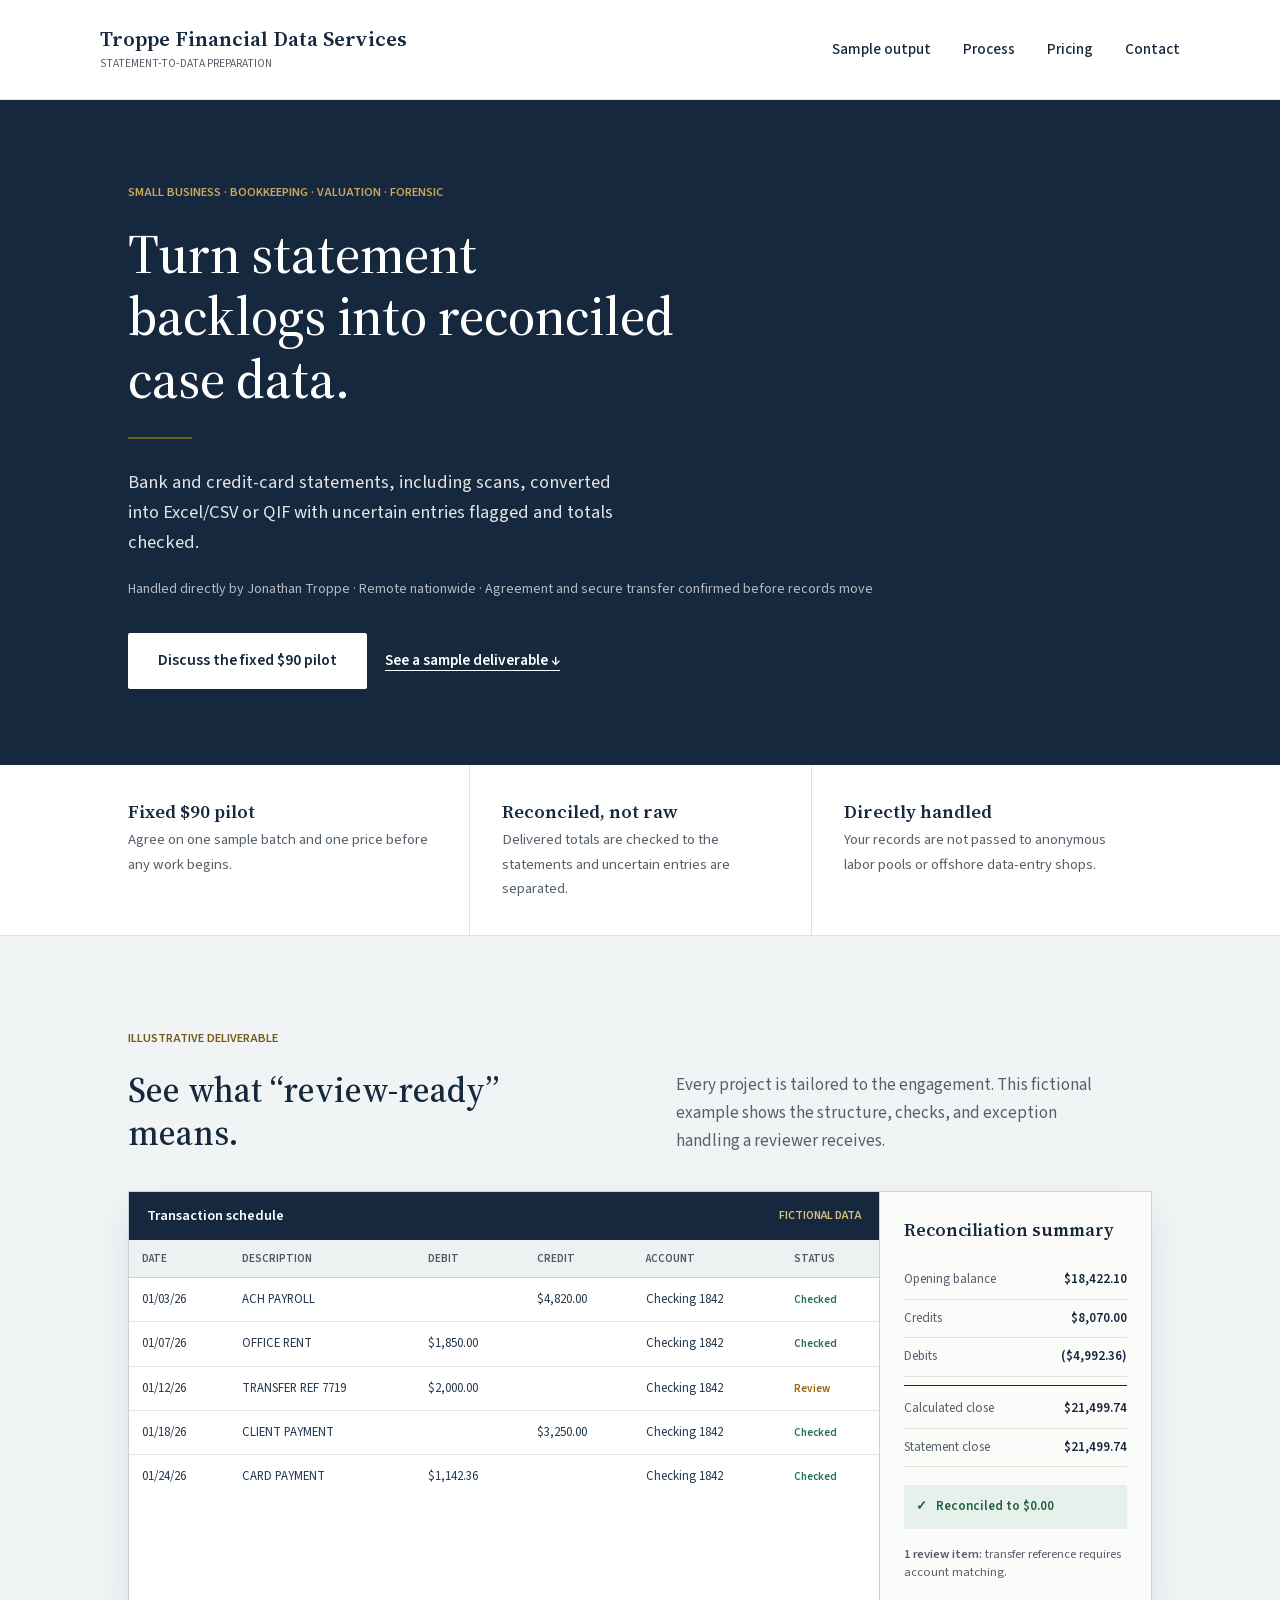
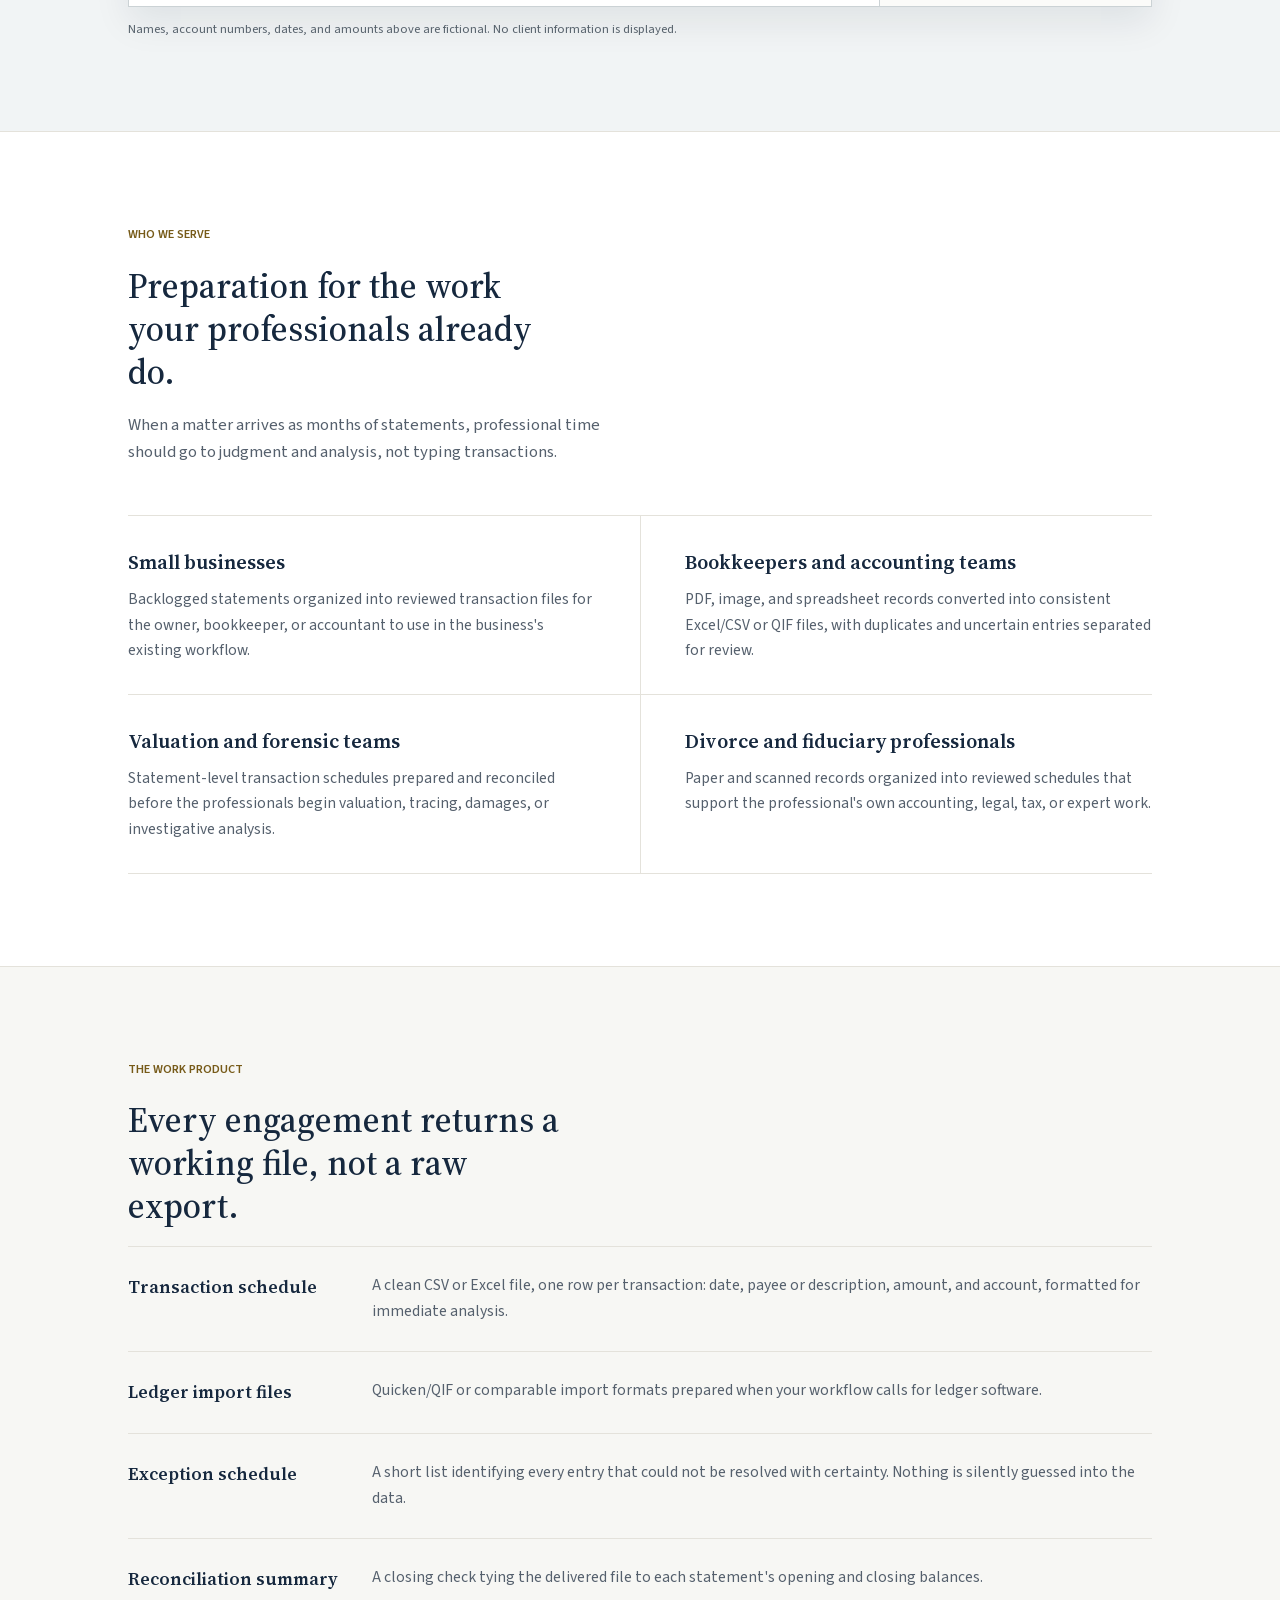
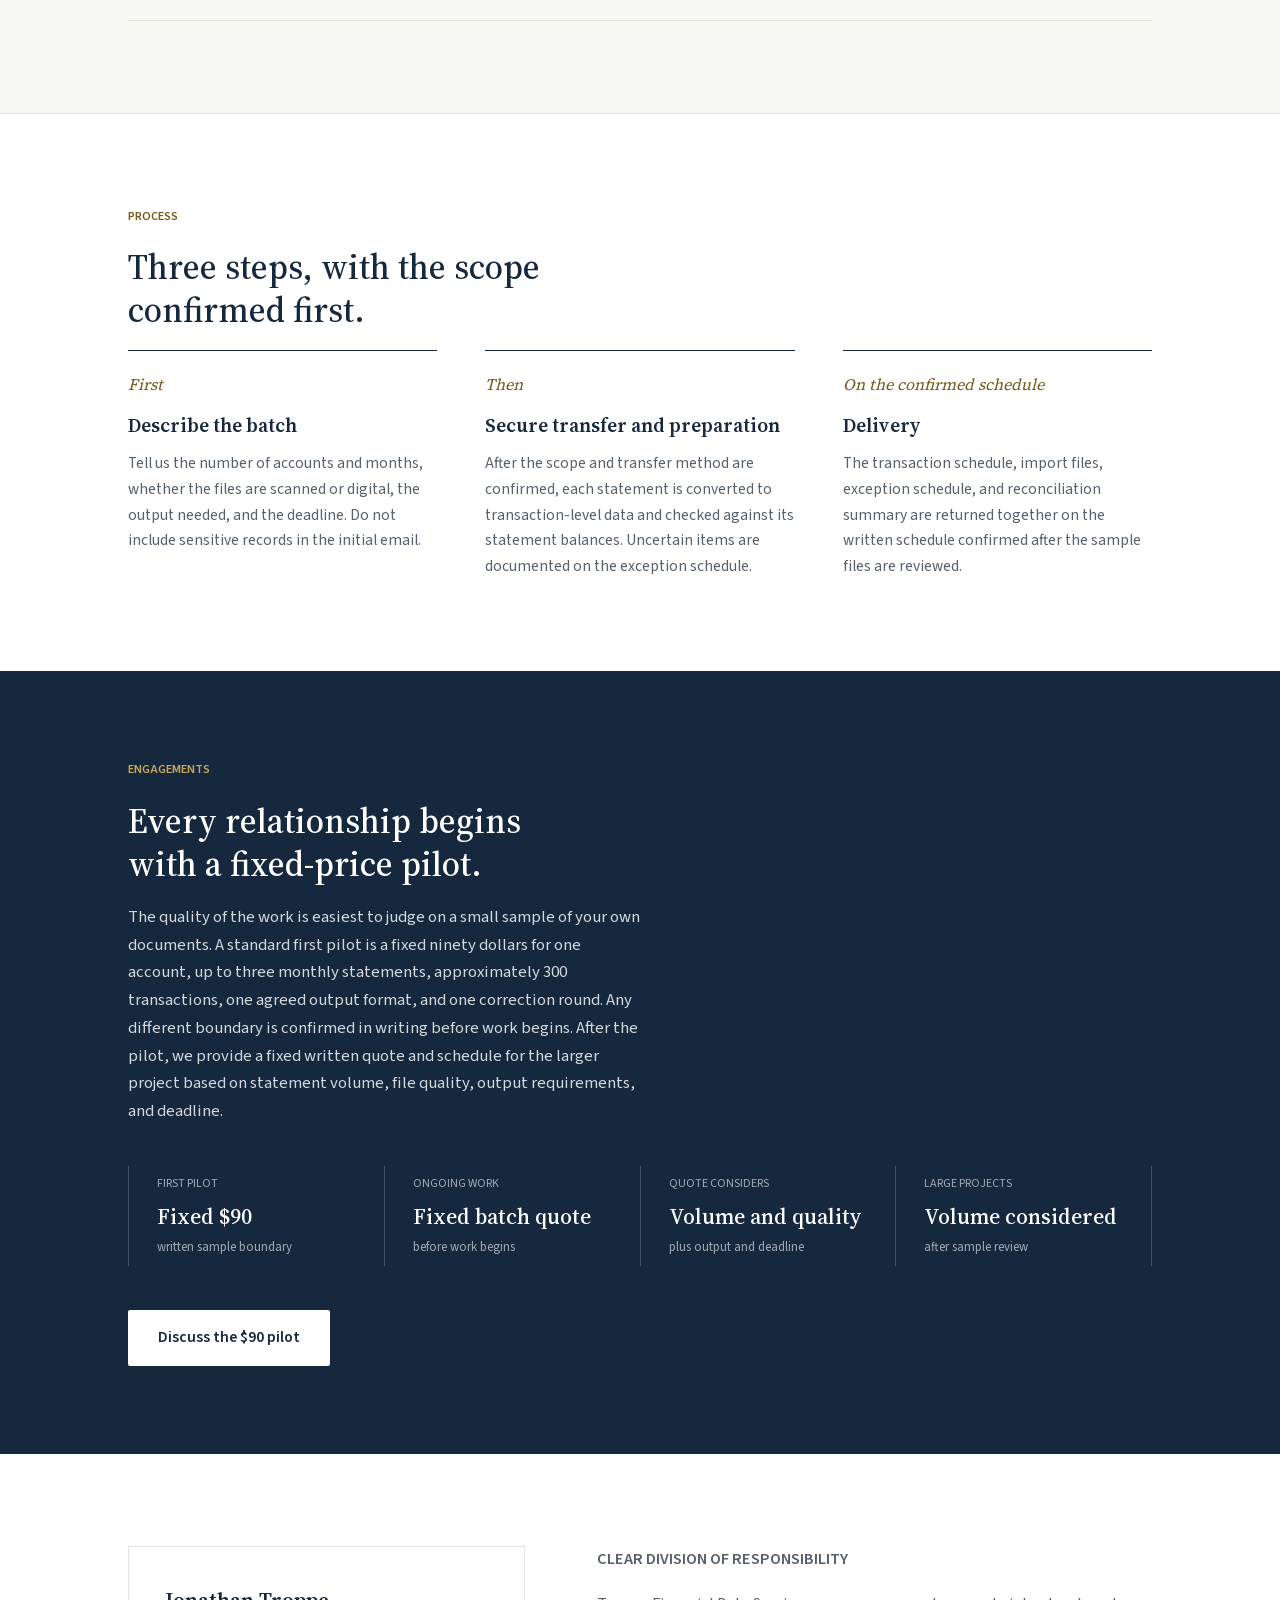
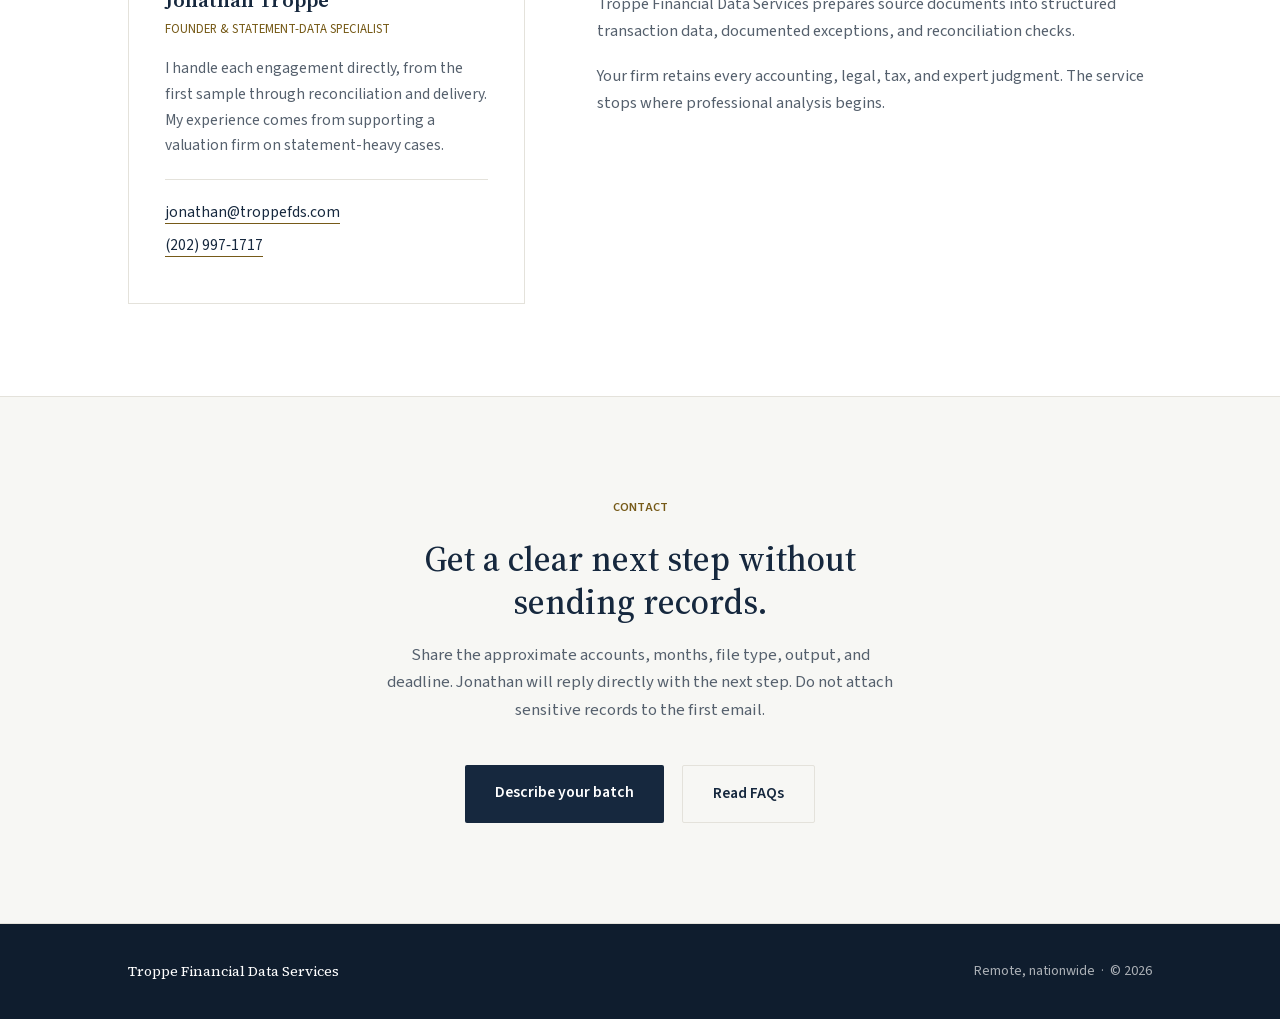
==== commit 2feed939: "Clarify service scope and pilot terms" ====
--- a/index.html
+++ b/index.html
@@ -4,10 +4,10 @@
 <meta charset="UTF-8">
 <meta name="viewport" content="width=device-width, initial-scale=1.0">
 <title>Troppe Financial Data Services | Reconciled Statement Data</title>
-<meta name="description" content="Troppe Financial Data Services converts bank and credit-card statements, including scanned PDFs, into clean, reconciled, analysis-ready data for forensic accountants, valuation analysts, divorce financial professionals, and fiduciary CPAs. Remote, nationwide service with written pricing and schedules.">
+<meta name="description" content="Troppe Financial Data Services converts bank and credit-card statements, including scanned PDFs, into reviewed, reconciled Excel/CSV or QIF data for small businesses, bookkeepers, and valuation or forensic teams. Remote, nationwide service with written pricing and schedules.">
 <link rel="canonical" href="https://troppefds.com/">
 <meta property="og:title" content="Troppe Financial Data Services">
-<meta property="og:description" content="Reconciled statement data for forensic, valuation, divorce, and fiduciary casework. Fixed $90 pilot.">
+<meta property="og:description" content="Reviewed, reconciled statement data for small businesses, bookkeepers, and valuation or forensic teams. Fixed $90 pilot.">
 <meta property="og:url" content="https://troppefds.com/">
 <meta property="og:type" content="website">
 <meta property="og:image" content="https://troppefds.com/assets/troppefds-preview.png">
@@ -39,11 +39,11 @@
 <main>
   <div class="hero">
     <div class="wrap">
-      <p class="eyebrow">Forensic &middot; valuation &middot; divorce &middot; fiduciary</p>
+      <p class="eyebrow">Small business &middot; bookkeeping &middot; valuation &middot; forensic</p>
       <h1>Turn statement backlogs into reconciled case data.</h1>
       <div class="hero-rule" aria-hidden="true"></div>
       <p class="lede">Bank and credit-card statements, including scans, converted into Excel/CSV or QIF with uncertain entries flagged and totals checked.</p>
-      <p class="hero-proof">Handled directly by Jonathan Troppe &middot; Remote nationwide &middot; NDA and secure transfer available</p>
+      <p class="hero-proof">Handled directly by Jonathan Troppe &middot; Remote nationwide &middot; Agreement and secure transfer confirmed before records move</p>
       <div class="cta-row">
         <a class="btn btn-light" href="mailto:jonathan@troppefds.com?subject=Website%20%7C%20%2490%20pilot%20inquiry&amp;body=Hi%20Jonathan%2C%0A%0AI%27d%20like%20to%20discuss%20a%20%2490%20pilot.%0A%0AAccounts%3A%0AMonths%3A%0AFiles%3A%20digital%20PDFs%20or%20scans%0AOutput%3A%20Excel%2FCSV%2C%20QIF%2C%20or%20both%0ADeadline%3A%0A">Discuss the fixed $90 pilot</a>
         <a class="hero-link" href="#sample">See a sample deliverable <span aria-hidden="true">&darr;</span></a>
@@ -73,7 +73,7 @@
       <div class="sample-heading">
         <div>
           <p class="eyebrow">Illustrative deliverable</p>
-          <h2>See what “analysis-ready” means.</h2>
+          <h2>See what “review-ready” means.</h2>
         </div>
         <p>Every project is tailored to the engagement. This fictional example shows the structure, checks, and exception handling a reviewer receives.</p>
       </div>
@@ -120,20 +120,20 @@
       <p class="section-intro">When a matter arrives as months of statements, professional time should go to judgment and analysis, not typing transactions.</p>
       <div class="clients-grid">
         <div class="client">
-          <h3>Forensic accountants</h3>
-          <p>Fraud examinations, embezzlement quantification, and asset tracing conducted on complete, reconciled transaction histories rather than sampled data.</p>
-        </div>
-        <div class="client">
-          <h3>Valuation analysts</h3>
-          <p>Normalized earnings and cash-flow analyses built from statement-level detail across every account in the engagement.</p>
-        </div>
-        <div class="client">
-          <h3>Divorce financial professionals</h3>
-          <p>Lifestyle analyses, support calculations, and hidden-income review across the full marital estate.</p>
-        </div>
-        <div class="client">
-          <h3>Fiduciary and trust CPAs</h3>
-          <p>Guardianship, probate, and trust accountings reconstructed faithfully from paper and scanned records.</p>
+          <h3>Small businesses</h3>
+          <p>Backlogged statements organized into reviewed transaction files for the owner, bookkeeper, or accountant to use in the business's existing workflow.</p>
+        </div>
+        <div class="client">
+          <h3>Bookkeepers and accounting teams</h3>
+          <p>PDF, image, and spreadsheet records converted into consistent Excel/CSV or QIF files, with duplicates and uncertain entries separated for review.</p>
+        </div>
+        <div class="client">
+          <h3>Valuation and forensic teams</h3>
+          <p>Statement-level transaction schedules prepared and reconciled before the professionals begin valuation, tracing, damages, or investigative analysis.</p>
+        </div>
+        <div class="client">
+          <h3>Divorce and fiduciary professionals</h3>
+          <p>Paper and scanned records organized into reviewed schedules that support the professional's own accounting, legal, tax, or expert work.</p>
         </div>
       </div>
     </div>
@@ -182,7 +182,7 @@
         <div class="step">
           <span class="step-label">On the confirmed schedule</span>
           <h3>Delivery</h3>
-          <p>The transaction schedule, import files, exception schedule, and reconciliation summary are returned together. Small pilot batches are typically completed within one business day.</p>
+          <p>The transaction schedule, import files, exception schedule, and reconciliation summary are returned together on the written schedule confirmed after the sample files are reviewed.</p>
         </div>
       </div>
     </div>
@@ -192,9 +192,9 @@
     <div class="wrap">
       <p class="eyebrow">Engagements</p>
       <h2>Every relationship begins with a fixed-price pilot.</h2>
-      <p class="section-intro">The quality of the work is easiest to judge on a small sample of your own documents. A first pilot is a fixed ninety dollars for a sample batch agreed before work begins. After the pilot, we provide a fixed written quote and schedule for the larger project based on statement volume, file quality, output requirements, and deadline.</p>
+      <p class="section-intro">The quality of the work is easiest to judge on a small sample of your own documents. A standard first pilot is a fixed ninety dollars for one account, up to three monthly statements, approximately 300 transactions, one agreed output format, and one correction round. Any different boundary is confirmed in writing before work begins. After the pilot, we provide a fixed written quote and schedule for the larger project based on statement volume, file quality, output requirements, and deadline.</p>
       <div class="terms">
-        <div class="term"><span class="k">First pilot</span><span class="v">Fixed $90</span><span class="u">agreed sample batch</span></div>
+        <div class="term"><span class="k">First pilot</span><span class="v">Fixed $90</span><span class="u">written sample boundary</span></div>
         <div class="term"><span class="k">Ongoing work</span><span class="v">Fixed batch quote</span><span class="u">before work begins</span></div>
         <div class="term"><span class="k">Quote considers</span><span class="v">Volume and quality</span><span class="u">plus output and deadline</span></div>
         <div class="term"><span class="k">Large projects</span><span class="v">Volume considered</span><span class="u">after sample review</span></div>
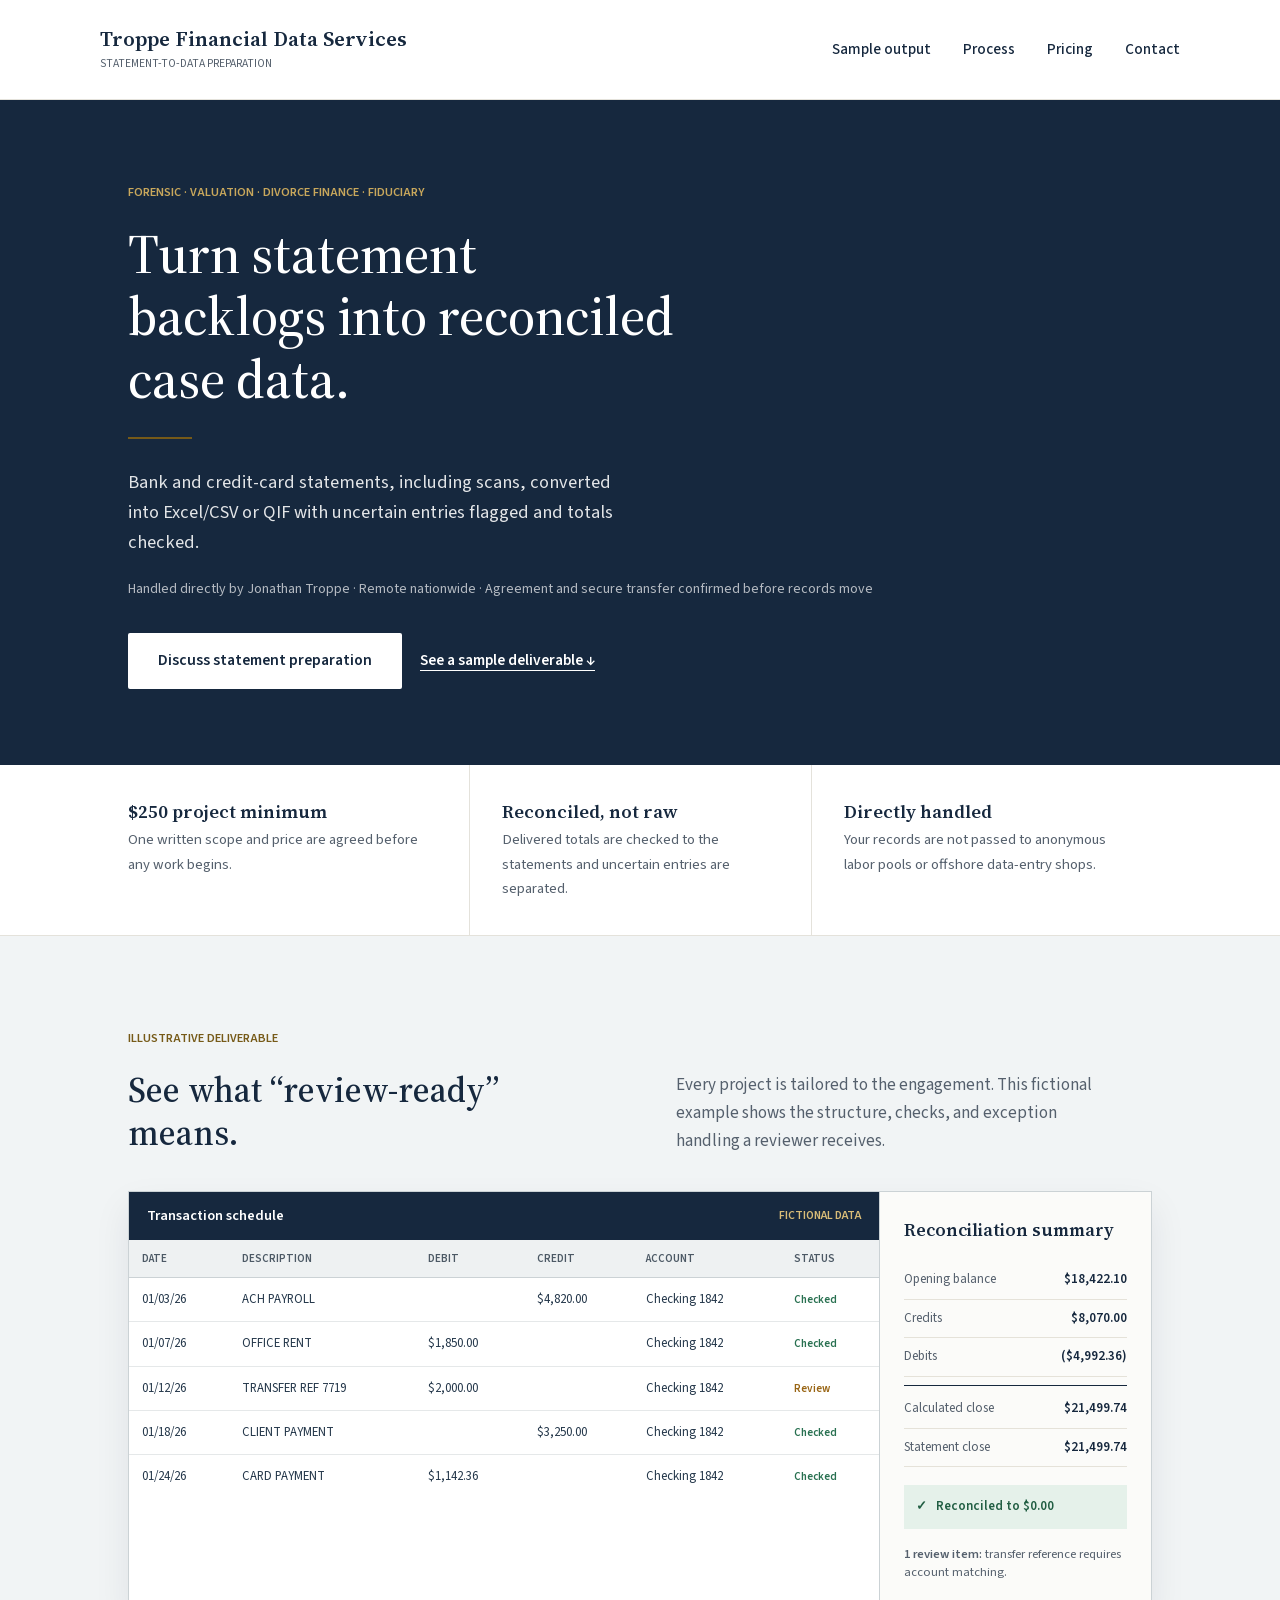
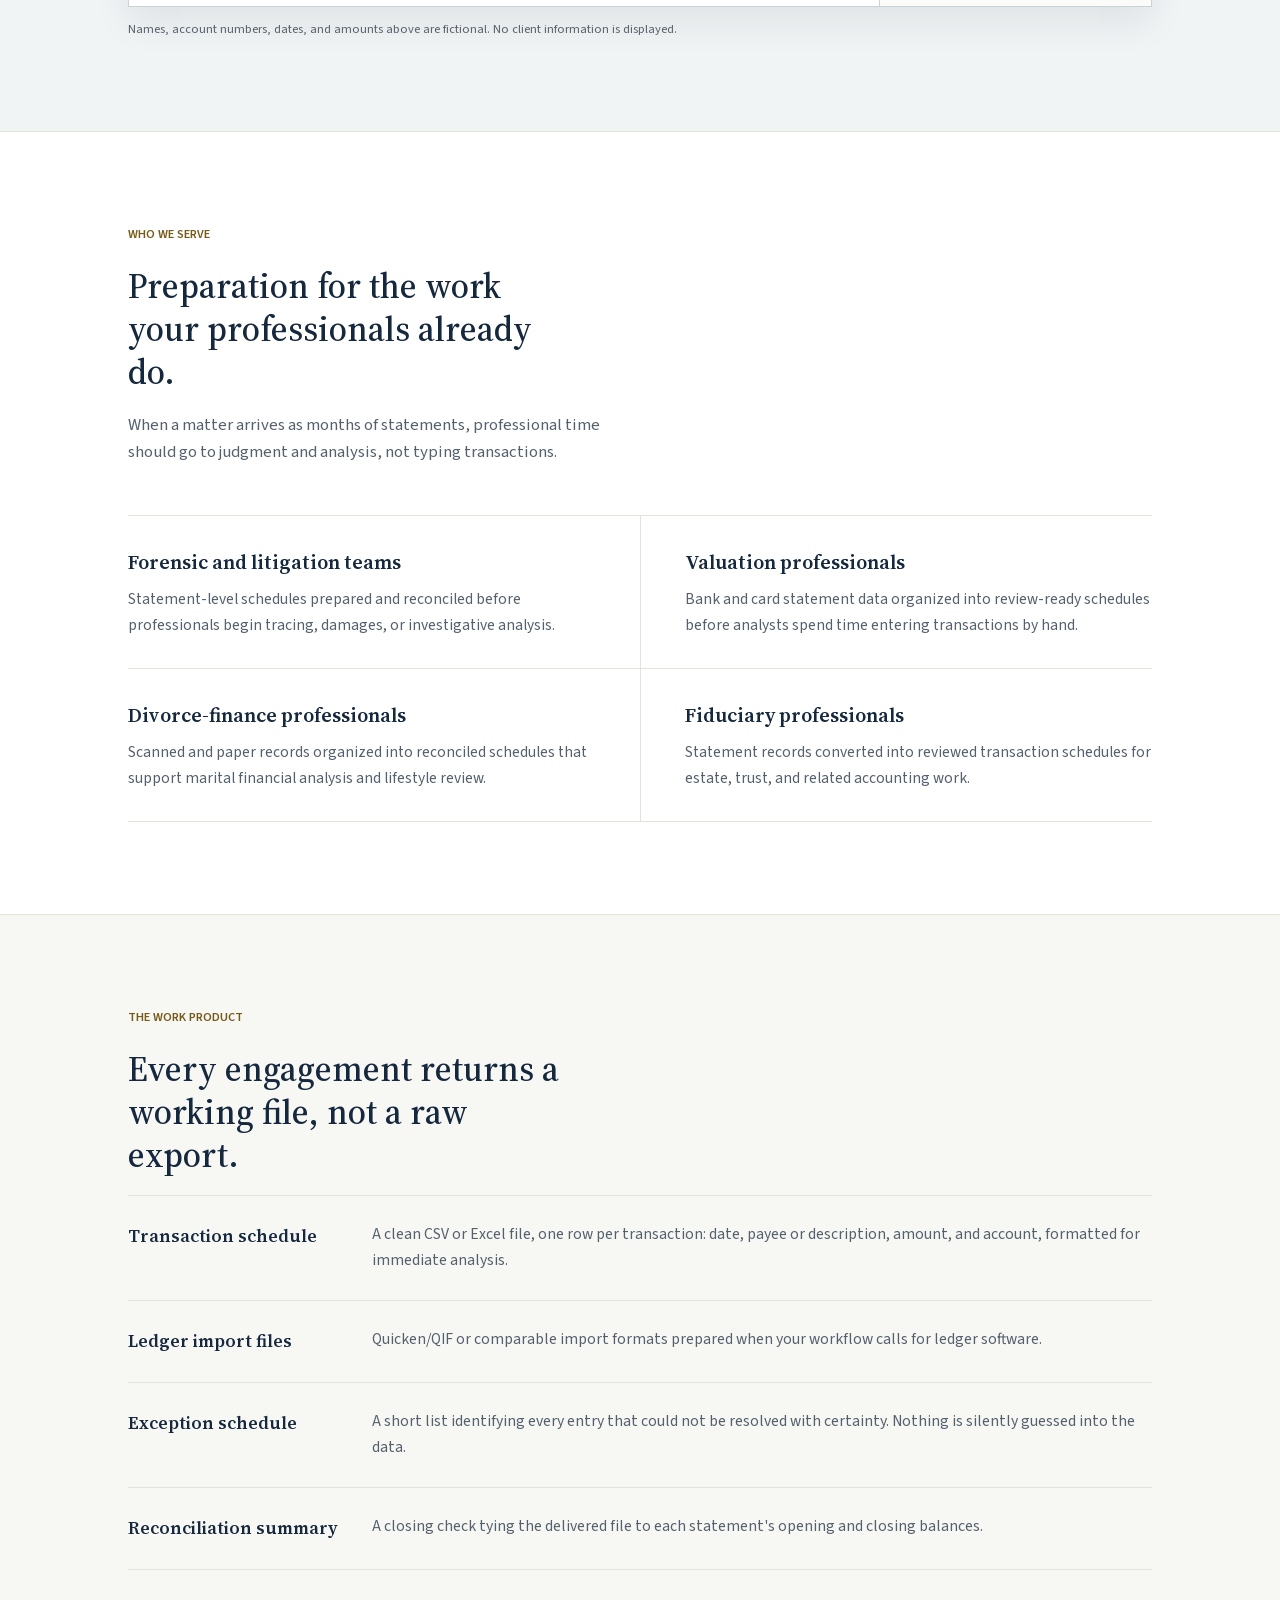
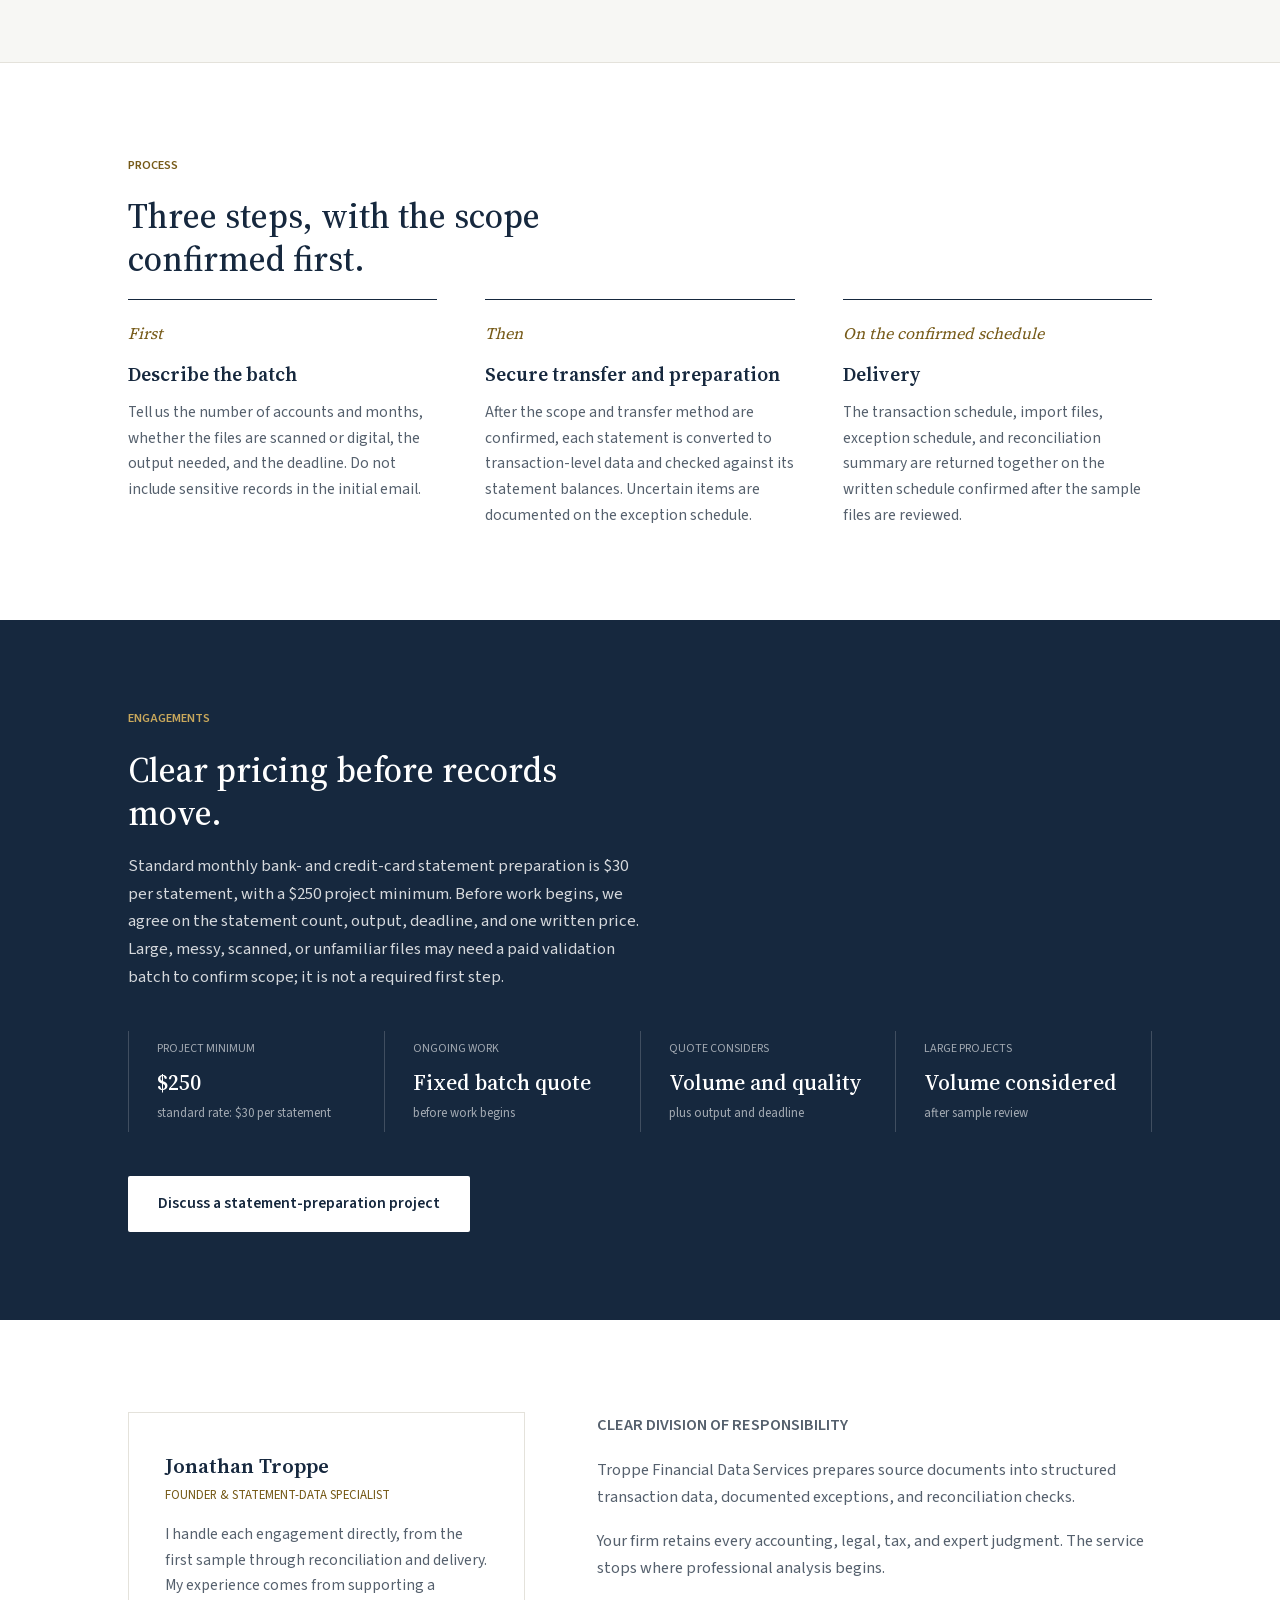
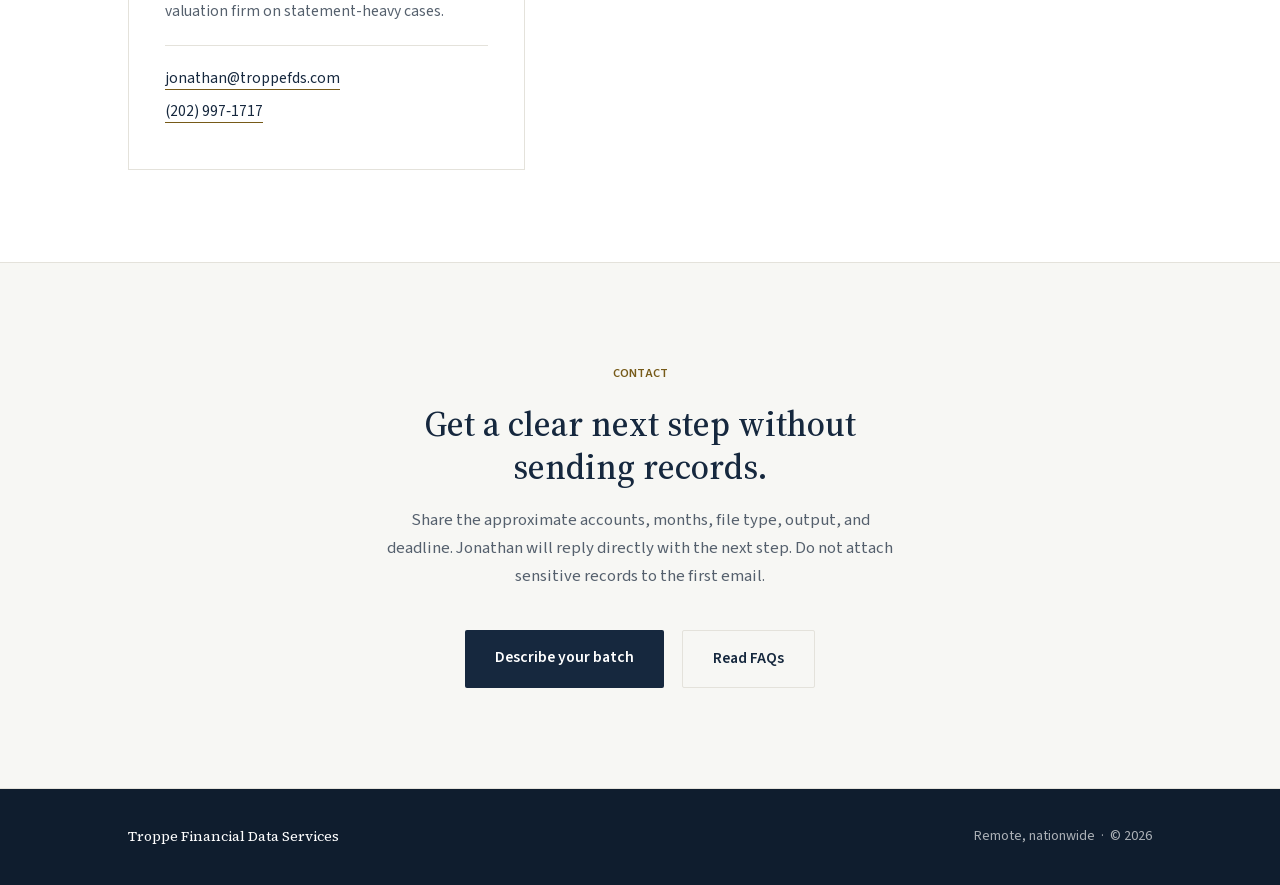
==== commit 353ebaba: "Align pricing and focus site on specialist teams" ====
--- a/index.html
+++ b/index.html
@@ -4,10 +4,10 @@
 <meta charset="UTF-8">
 <meta name="viewport" content="width=device-width, initial-scale=1.0">
 <title>Troppe Financial Data Services | Reconciled Statement Data</title>
-<meta name="description" content="Troppe Financial Data Services converts bank and credit-card statements, including scanned PDFs, into reviewed, reconciled Excel/CSV or QIF data for small businesses, bookkeepers, and valuation or forensic teams. Remote, nationwide service with written pricing and schedules.">
+<meta name="description" content="Troppe Financial Data Services prepares reconciled bank- and credit-card statement data for forensic, valuation, divorce-finance, and fiduciary teams. Remote, nationwide service with written pricing and schedules.">
 <link rel="canonical" href="https://troppefds.com/">
 <meta property="og:title" content="Troppe Financial Data Services">
-<meta property="og:description" content="Reviewed, reconciled statement data for small businesses, bookkeepers, and valuation or forensic teams. Fixed $90 pilot.">
+<meta property="og:description" content="Reviewed, reconciled statement data for forensic, valuation, divorce-finance, and fiduciary teams. $30 per statement, $250 project minimum.">
 <meta property="og:url" content="https://troppefds.com/">
 <meta property="og:type" content="website">
 <meta property="og:image" content="https://troppefds.com/assets/troppefds-preview.png">
@@ -39,13 +39,13 @@
 <main>
   <div class="hero">
     <div class="wrap">
-      <p class="eyebrow">Small business &middot; bookkeeping &middot; valuation &middot; forensic</p>
+      <p class="eyebrow">Forensic &middot; valuation &middot; divorce finance &middot; fiduciary</p>
       <h1>Turn statement backlogs into reconciled case data.</h1>
       <div class="hero-rule" aria-hidden="true"></div>
       <p class="lede">Bank and credit-card statements, including scans, converted into Excel/CSV or QIF with uncertain entries flagged and totals checked.</p>
       <p class="hero-proof">Handled directly by Jonathan Troppe &middot; Remote nationwide &middot; Agreement and secure transfer confirmed before records move</p>
       <div class="cta-row">
-        <a class="btn btn-light" href="mailto:jonathan@troppefds.com?subject=Website%20%7C%20%2490%20pilot%20inquiry&amp;body=Hi%20Jonathan%2C%0A%0AI%27d%20like%20to%20discuss%20a%20%2490%20pilot.%0A%0AAccounts%3A%0AMonths%3A%0AFiles%3A%20digital%20PDFs%20or%20scans%0AOutput%3A%20Excel%2FCSV%2C%20QIF%2C%20or%20both%0ADeadline%3A%0A">Discuss the fixed $90 pilot</a>
+        <a class="btn btn-light" href="mailto:jonathan@troppefds.com?subject=Website%20%7C%20statement%20preparation%20inquiry&amp;body=Hi%20Jonathan%2C%0A%0AI%27d%20like%20to%20discuss%20a%20statement-preparation%20project.%0A%0AAccounts%3A%0AMonths%3A%0AFiles%3A%20digital%20PDFs%20or%20scans%0AOutput%3A%20Excel%2FCSV%2C%20QIF%2C%20or%20both%0ADeadline%3A%0A">Discuss statement preparation</a>
         <a class="hero-link" href="#sample">See a sample deliverable <span aria-hidden="true">&darr;</span></a>
       </div>
     </div>
@@ -54,8 +54,8 @@
   <div class="assurance">
     <div class="wrap assurance-grid">
       <div class="assurance-cell">
-        <h2>Fixed $90 pilot</h2>
-        <p>Agree on one sample batch and one price before any work begins.</p>
+        <h2>$250 project minimum</h2>
+        <p>One written scope and price are agreed before any work begins.</p>
       </div>
       <div class="assurance-cell">
         <h2>Reconciled, not raw</h2>
@@ -120,20 +120,20 @@
       <p class="section-intro">When a matter arrives as months of statements, professional time should go to judgment and analysis, not typing transactions.</p>
       <div class="clients-grid">
         <div class="client">
-          <h3>Small businesses</h3>
-          <p>Backlogged statements organized into reviewed transaction files for the owner, bookkeeper, or accountant to use in the business's existing workflow.</p>
-        </div>
-        <div class="client">
-          <h3>Bookkeepers and accounting teams</h3>
-          <p>PDF, image, and spreadsheet records converted into consistent Excel/CSV or QIF files, with duplicates and uncertain entries separated for review.</p>
-        </div>
-        <div class="client">
-          <h3>Valuation and forensic teams</h3>
-          <p>Statement-level transaction schedules prepared and reconciled before the professionals begin valuation, tracing, damages, or investigative analysis.</p>
-        </div>
-        <div class="client">
-          <h3>Divorce and fiduciary professionals</h3>
-          <p>Paper and scanned records organized into reviewed schedules that support the professional's own accounting, legal, tax, or expert work.</p>
+          <h3>Forensic and litigation teams</h3>
+          <p>Statement-level schedules prepared and reconciled before professionals begin tracing, damages, or investigative analysis.</p>
+        </div>
+        <div class="client">
+          <h3>Valuation professionals</h3>
+          <p>Bank and card statement data organized into review-ready schedules before analysts spend time entering transactions by hand.</p>
+        </div>
+        <div class="client">
+          <h3>Divorce-finance professionals</h3>
+          <p>Scanned and paper records organized into reconciled schedules that support marital financial analysis and lifestyle review.</p>
+        </div>
+        <div class="client">
+          <h3>Fiduciary professionals</h3>
+          <p>Statement records converted into reviewed transaction schedules for estate, trust, and related accounting work.</p>
         </div>
       </div>
     </div>
@@ -191,15 +191,15 @@
   <div class="pilot-band" id="pilot">
     <div class="wrap">
       <p class="eyebrow">Engagements</p>
-      <h2>Every relationship begins with a fixed-price pilot.</h2>
-      <p class="section-intro">The quality of the work is easiest to judge on a small sample of your own documents. A standard first pilot is a fixed ninety dollars for one account, up to three monthly statements, approximately 300 transactions, one agreed output format, and one correction round. Any different boundary is confirmed in writing before work begins. After the pilot, we provide a fixed written quote and schedule for the larger project based on statement volume, file quality, output requirements, and deadline.</p>
+      <h2>Clear pricing before records move.</h2>
+      <p class="section-intro">Standard monthly bank- and credit-card statement preparation is $30 per statement, with a $250 project minimum. Before work begins, we agree on the statement count, output, deadline, and one written price. Large, messy, scanned, or unfamiliar files may need a paid validation batch to confirm scope; it is not a required first step.</p>
       <div class="terms">
-        <div class="term"><span class="k">First pilot</span><span class="v">Fixed $90</span><span class="u">written sample boundary</span></div>
+        <div class="term"><span class="k">Project minimum</span><span class="v">$250</span><span class="u">standard rate: $30 per statement</span></div>
         <div class="term"><span class="k">Ongoing work</span><span class="v">Fixed batch quote</span><span class="u">before work begins</span></div>
         <div class="term"><span class="k">Quote considers</span><span class="v">Volume and quality</span><span class="u">plus output and deadline</span></div>
         <div class="term"><span class="k">Large projects</span><span class="v">Volume considered</span><span class="u">after sample review</span></div>
       </div>
-      <a class="btn btn-light" href="mailto:jonathan@troppefds.com?subject=Website%20%7C%20%2490%20pilot%20inquiry&amp;body=Hi%20Jonathan%2C%0A%0AI%27d%20like%20to%20discuss%20a%20%2490%20pilot.%0A%0AAccounts%3A%0AMonths%3A%0AFiles%3A%20digital%20PDFs%20or%20scans%0AOutput%3A%20Excel%2FCSV%2C%20QIF%2C%20or%20both%0ADeadline%3A%0A">Discuss the $90 pilot</a>
+      <a class="btn btn-light" href="mailto:jonathan@troppefds.com?subject=Website%20%7C%20statement%20preparation%20inquiry&amp;body=Hi%20Jonathan%2C%0A%0AI%27d%20like%20to%20discuss%20a%20statement-preparation%20project.%0A%0AAccounts%3A%0AMonths%3A%0AFiles%3A%20digital%20PDFs%20or%20scans%0AOutput%3A%20Excel%2FCSV%2C%20QIF%2C%20or%20both%0ADeadline%3A%0A">Discuss a statement-preparation project</a>
     </div>
   </div>
 
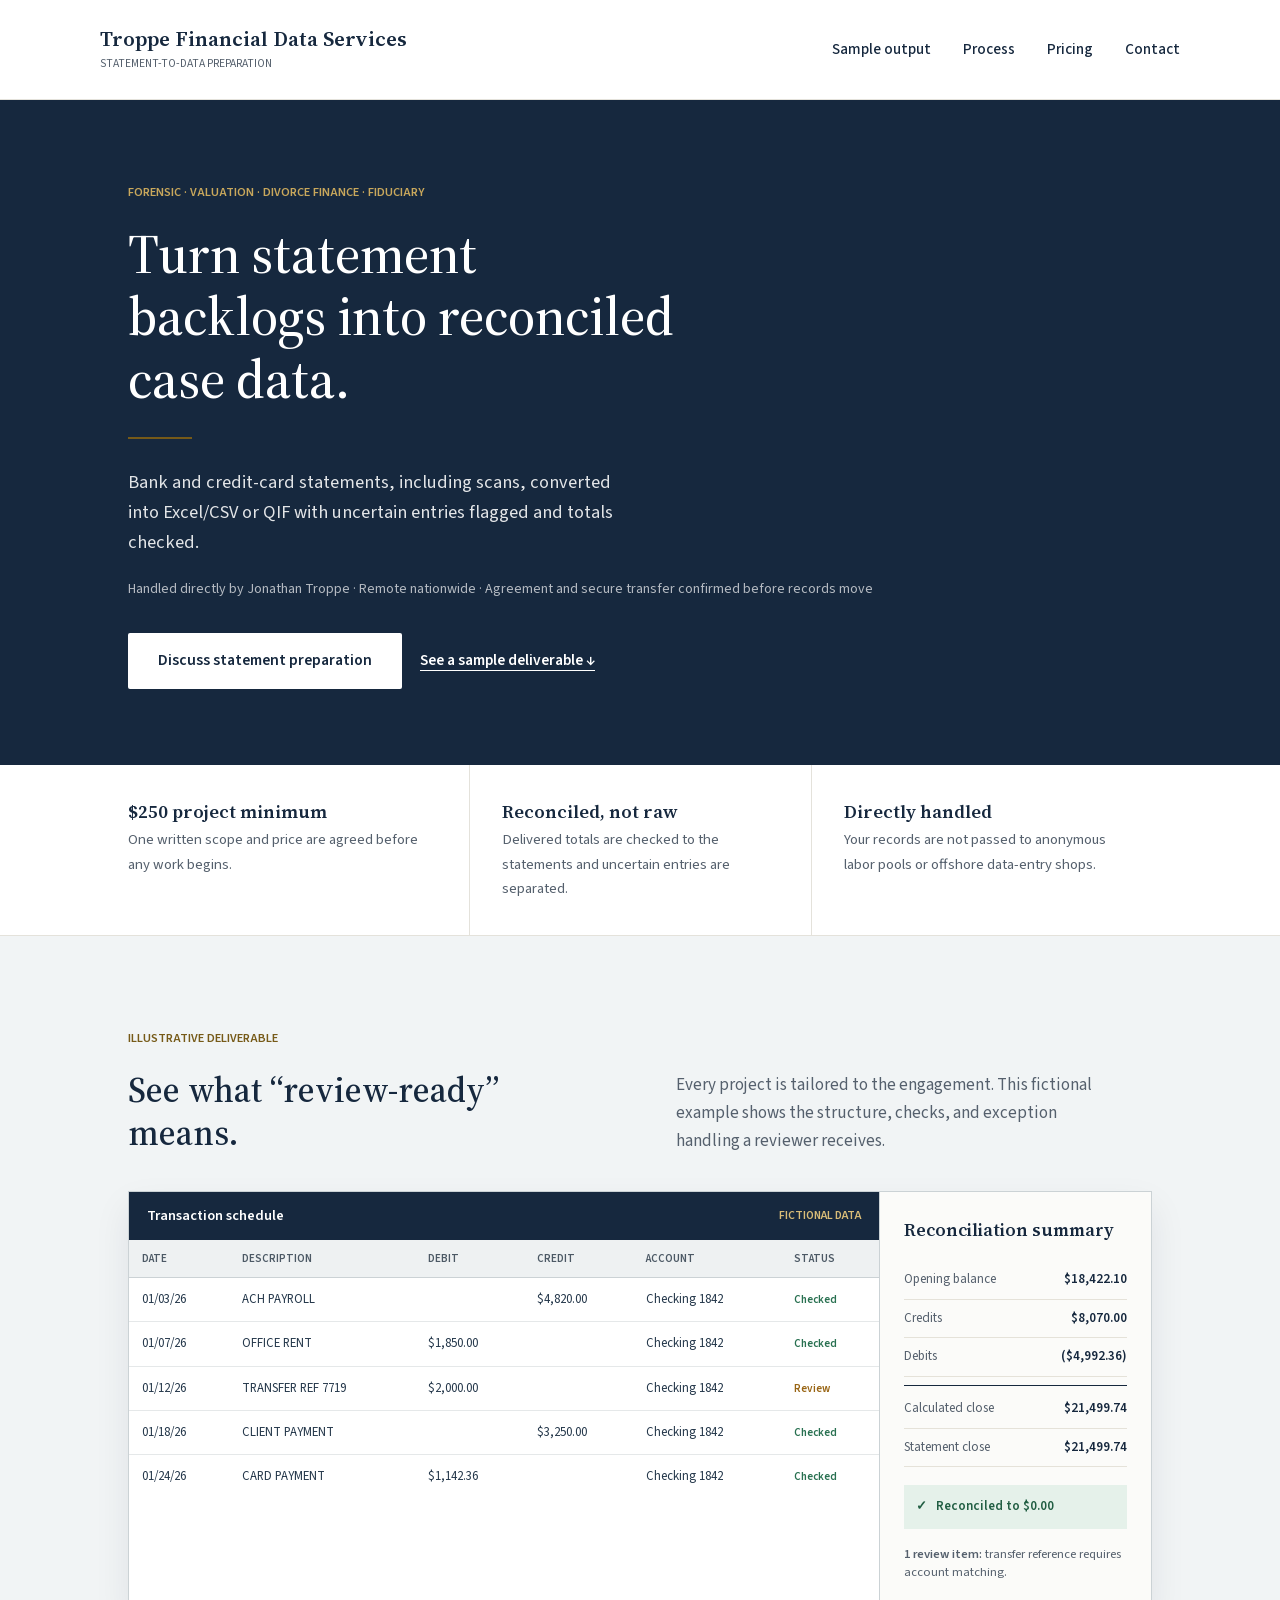
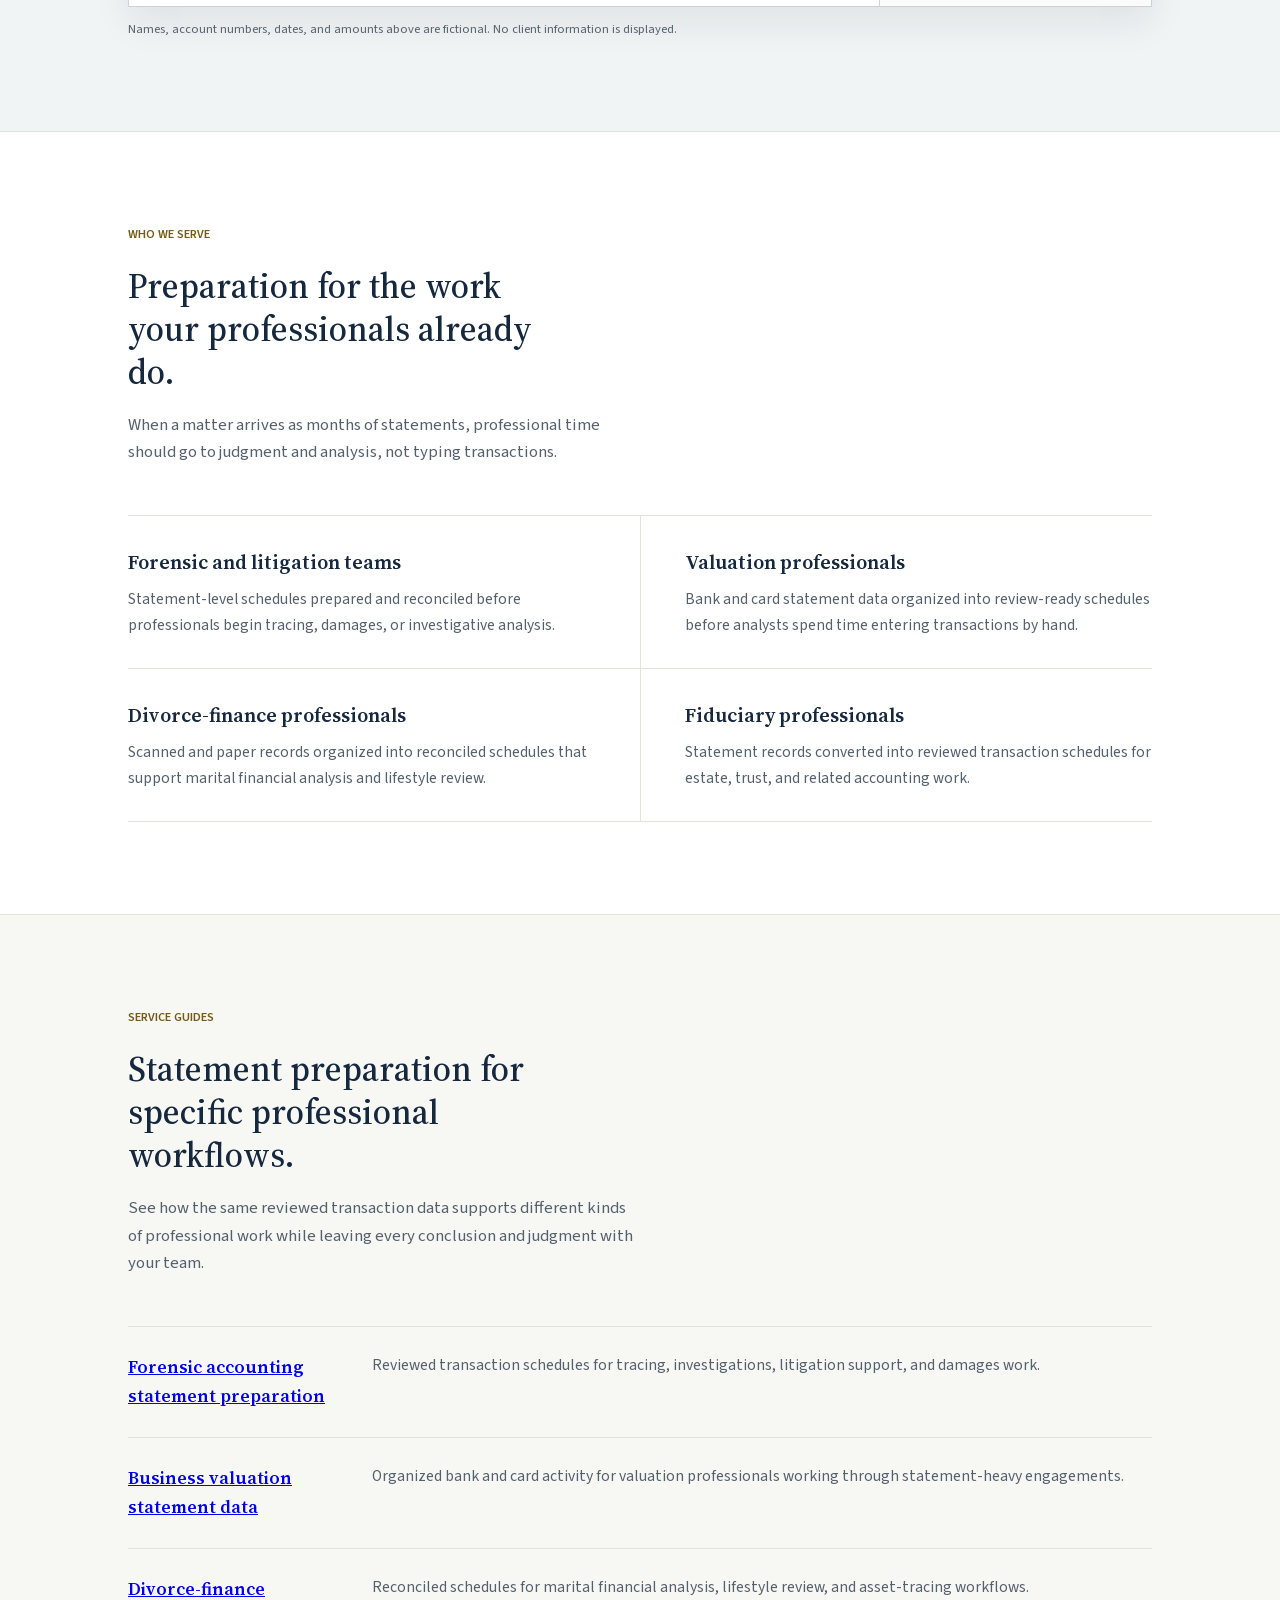
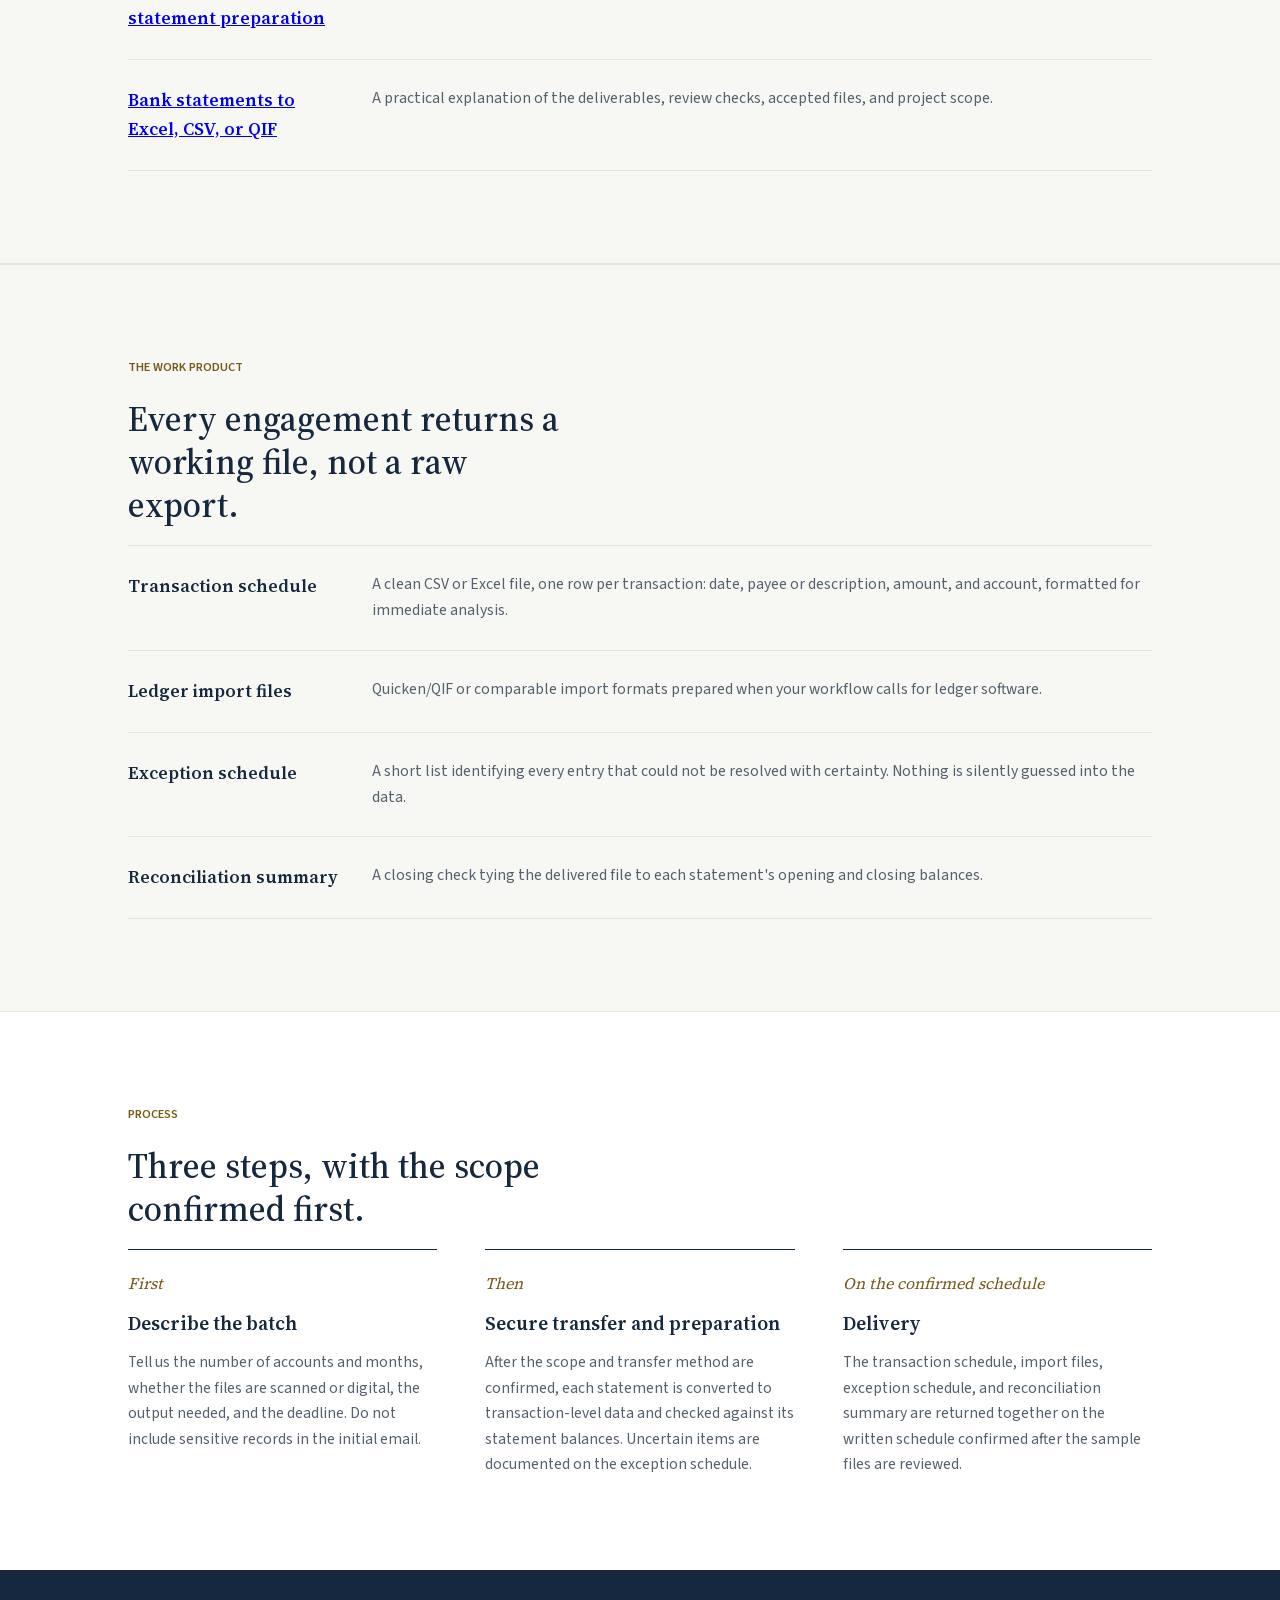
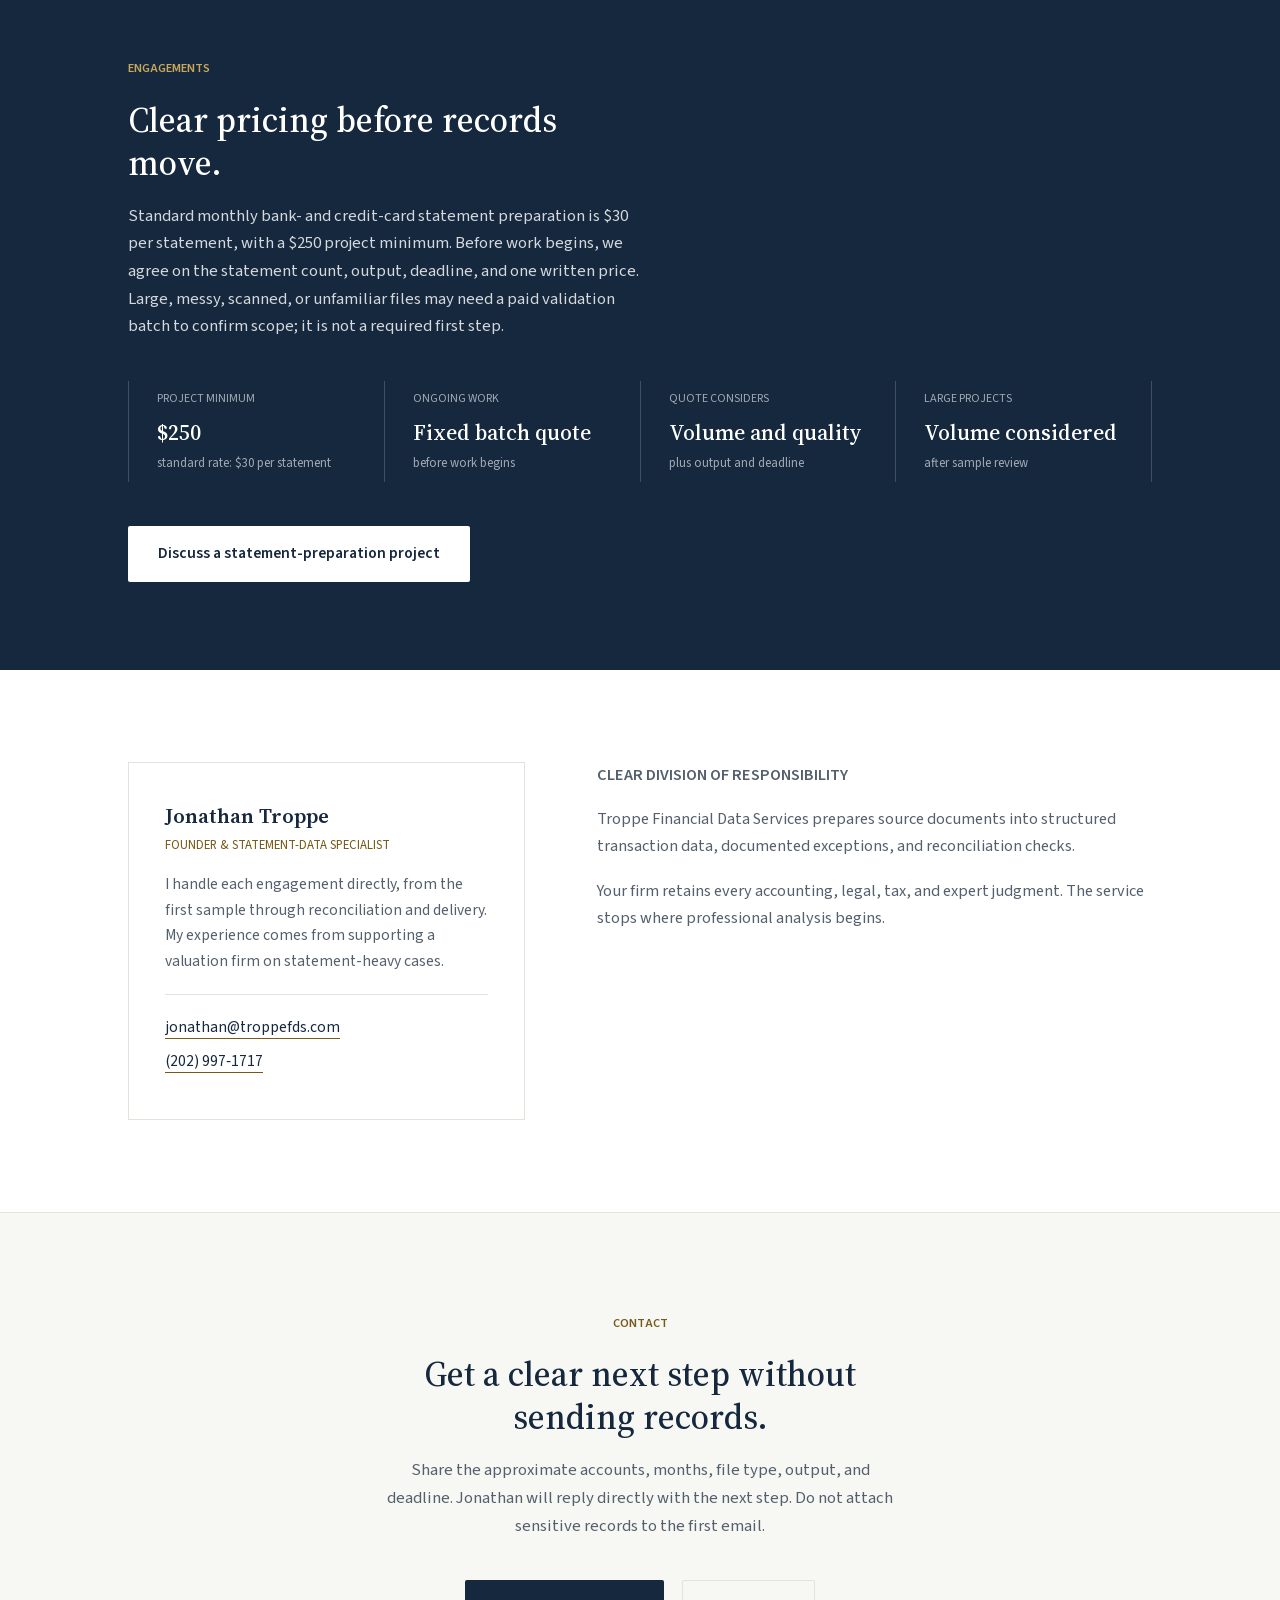
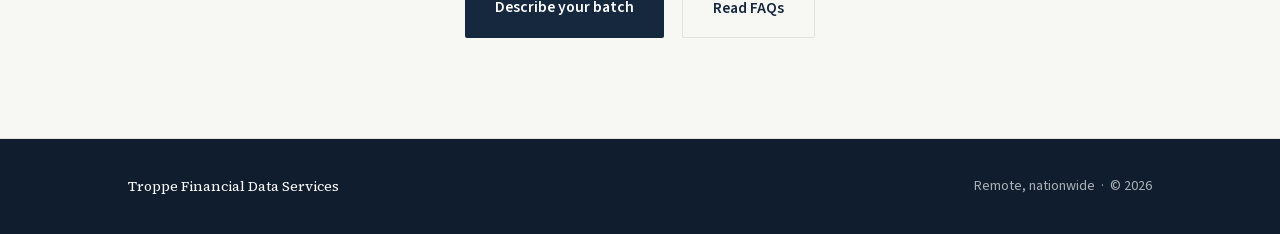
==== commit 6a3e7d9f: "Expand specialist service SEO" ====
--- a/index.html
+++ b/index.html
@@ -3,10 +3,10 @@
 <head>
 <meta charset="UTF-8">
 <meta name="viewport" content="width=device-width, initial-scale=1.0">
-<title>Troppe Financial Data Services | Reconciled Statement Data</title>
-<meta name="description" content="Troppe Financial Data Services prepares reconciled bank- and credit-card statement data for forensic, valuation, divorce-finance, and fiduciary teams. Remote, nationwide service with written pricing and schedules.">
+<title>Statement Data for Forensic &amp; Valuation Teams | Troppe FDS</title>
+<meta name="description" content="Reviewed bank and credit-card statement data in Excel, CSV, or QIF for forensic accounting, valuation, divorce-finance, and fiduciary teams.">
 <link rel="canonical" href="https://troppefds.com/">
-<meta property="og:title" content="Troppe Financial Data Services">
+<meta property="og:title" content="Bank Statement Data Preparation | Troppe Financial Data Services">
 <meta property="og:description" content="Reviewed, reconciled statement data for forensic, valuation, divorce-finance, and fiduciary teams. $30 per statement, $250 project minimum.">
 <meta property="og:url" content="https://troppefds.com/">
 <meta property="og:type" content="website">
@@ -14,6 +14,42 @@
 <meta property="og:image:width" content="1200">
 <meta property="og:image:height" content="630">
 <meta name="twitter:card" content="summary_large_image">
+<script type="application/ld+json">
+{
+  "@context": "https://schema.org",
+  "@graph": [
+    {
+      "@type": "Organization",
+      "@id": "https://troppefds.com/#organization",
+      "name": "Troppe Financial Data Services",
+      "url": "https://troppefds.com/",
+      "logo": "https://troppefds.com/assets/troppefds-preview.png",
+      "email": "jonathan@troppefds.com",
+      "telephone": "+1-202-997-1717",
+      "founder": {"@type": "Person", "name": "Jonathan Troppe"},
+      "areaServed": "US",
+      "description": "Reviewed bank- and credit-card statement data preparation for forensic accounting, business valuation, divorce-finance, and fiduciary teams."
+    },
+    {
+      "@type": "WebSite",
+      "@id": "https://troppefds.com/#website",
+      "url": "https://troppefds.com/",
+      "name": "Troppe Financial Data Services",
+      "alternateName": "Troppe FDS",
+      "publisher": {"@id": "https://troppefds.com/#organization"}
+    },
+    {
+      "@type": "Service",
+      "@id": "https://troppefds.com/#service",
+      "name": "Bank and credit-card statement data preparation",
+      "provider": {"@id": "https://troppefds.com/#organization"},
+      "areaServed": "US",
+      "serviceType": "Financial statement data preparation",
+      "description": "Bank and credit-card statements converted into reviewed Excel, CSV, or QIF transaction data with exceptions flagged and totals checked."
+    }
+  ]
+}
+</script>
 <link rel="icon" href="favicon.svg" type="image/svg+xml">
 <link rel="preload" href="assets/fonts/source-sans-3-latin.woff2" as="font" type="font/woff2" crossorigin>
 <link rel="preload" href="assets/fonts/source-serif-4-latin.woff2" as="font" type="font/woff2" crossorigin>
@@ -139,6 +175,32 @@
     </div>
   </section>
 
+  <section class="soft" id="service-guides">
+    <div class="wrap">
+      <p class="eyebrow">Service guides</p>
+      <h2>Statement preparation for specific professional workflows.</h2>
+      <p class="section-intro">See how the same reviewed transaction data supports different kinds of professional work while leaving every conclusion and judgment with your team.</p>
+      <ul class="deliver-list">
+        <li>
+          <h3><a href="forensic-accounting-statement-preparation.html">Forensic accounting statement preparation</a></h3>
+          <p>Reviewed transaction schedules for tracing, investigations, litigation support, and damages work.</p>
+        </li>
+        <li>
+          <h3><a href="business-valuation-statement-data.html">Business valuation statement data</a></h3>
+          <p>Organized bank and card activity for valuation professionals working through statement-heavy engagements.</p>
+        </li>
+        <li>
+          <h3><a href="divorce-financial-statement-preparation.html">Divorce-finance statement preparation</a></h3>
+          <p>Reconciled schedules for marital financial analysis, lifestyle review, and asset-tracing workflows.</p>
+        </li>
+        <li>
+          <h3><a href="bank-statements-to-excel.html">Bank statements to Excel, CSV, or QIF</a></h3>
+          <p>A practical explanation of the deliverables, review checks, accepted files, and project scope.</p>
+        </li>
+      </ul>
+    </div>
+  </section>
+
   <section class="soft" id="deliverables">
     <div class="wrap">
       <p class="eyebrow">The work product</p>
